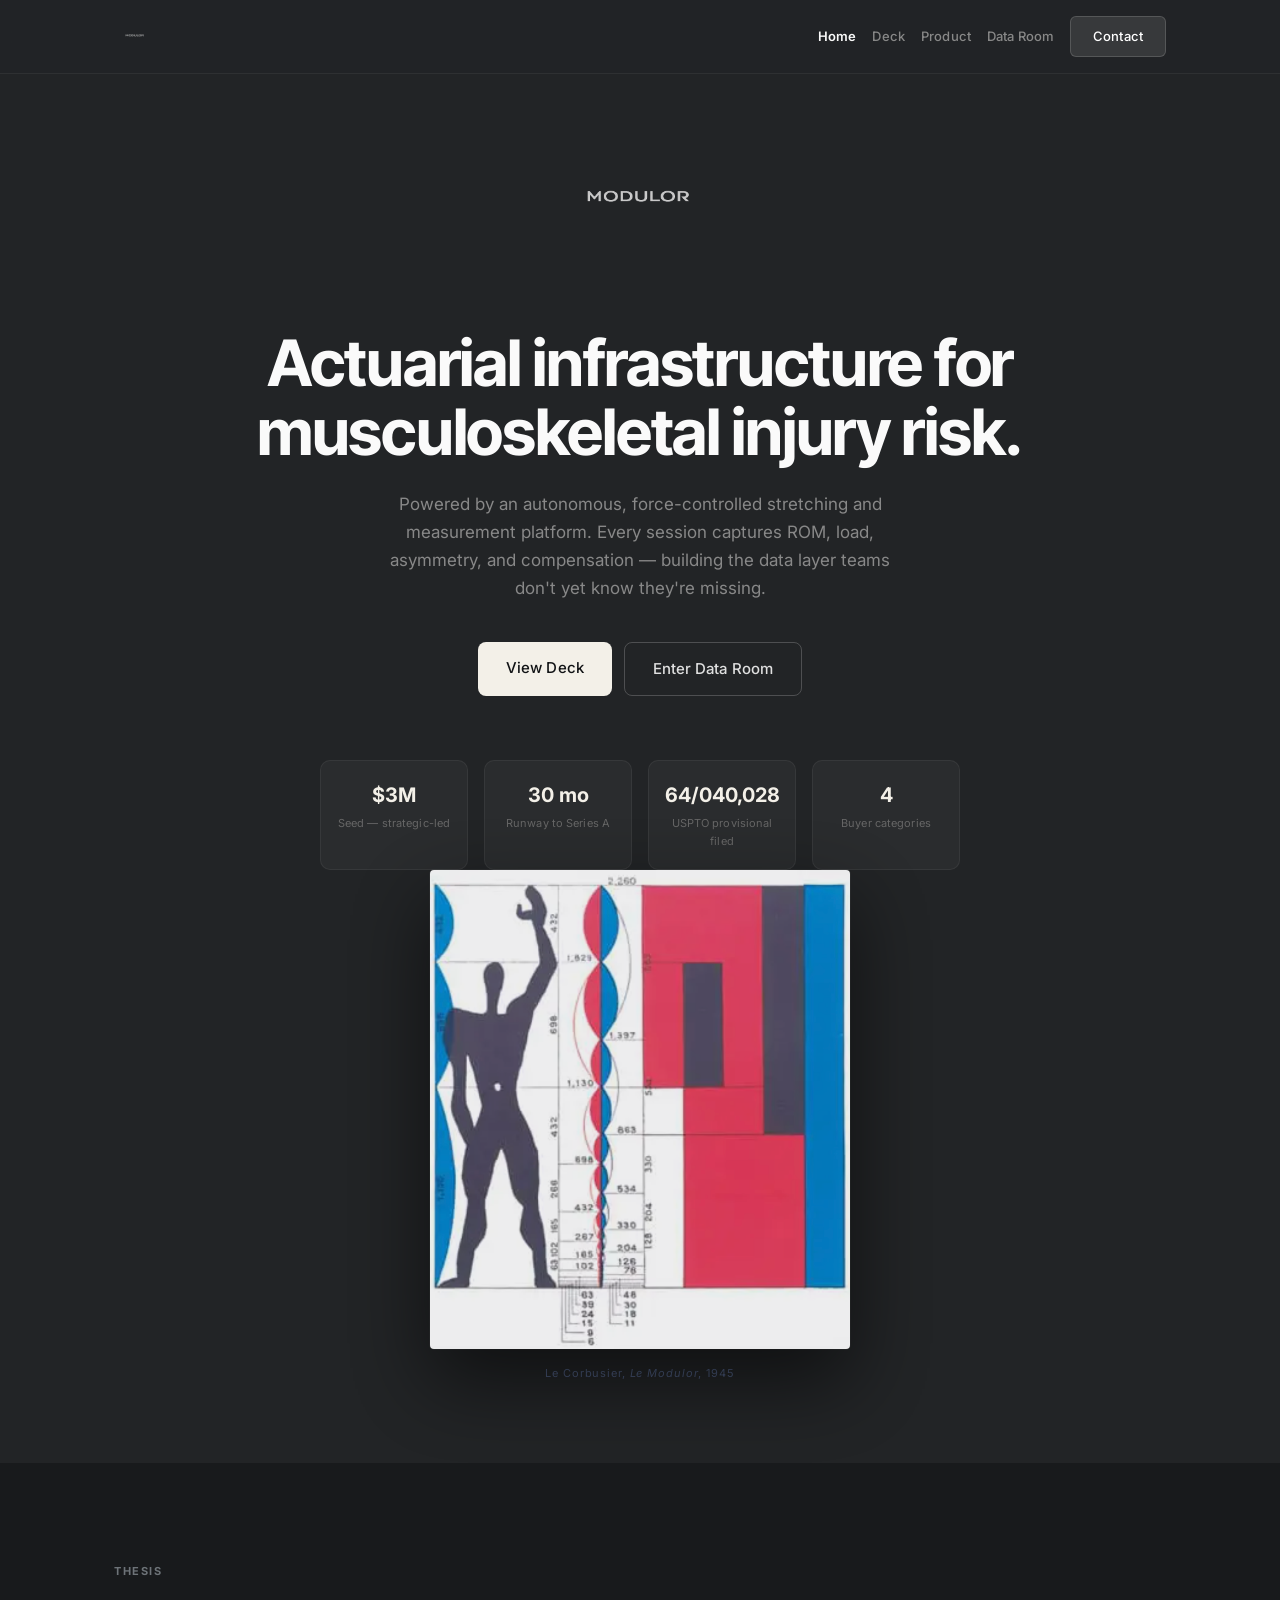
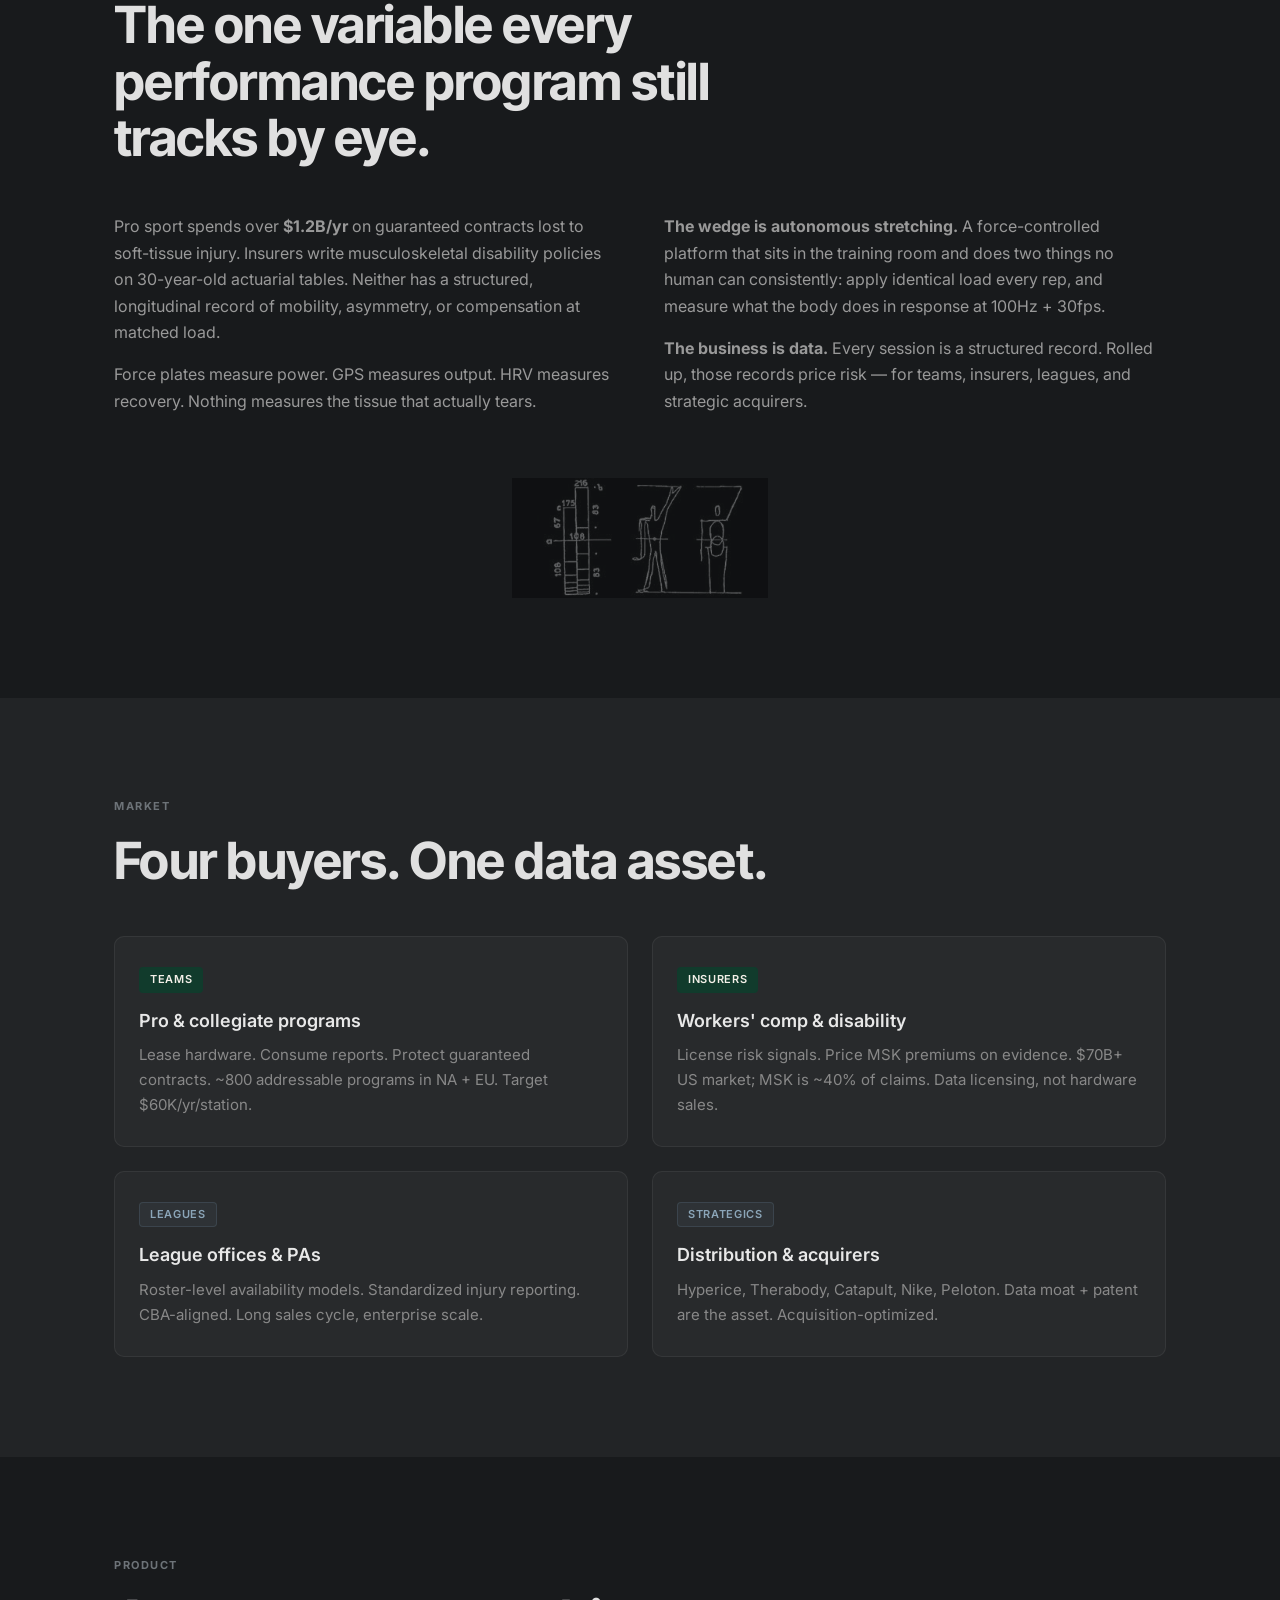
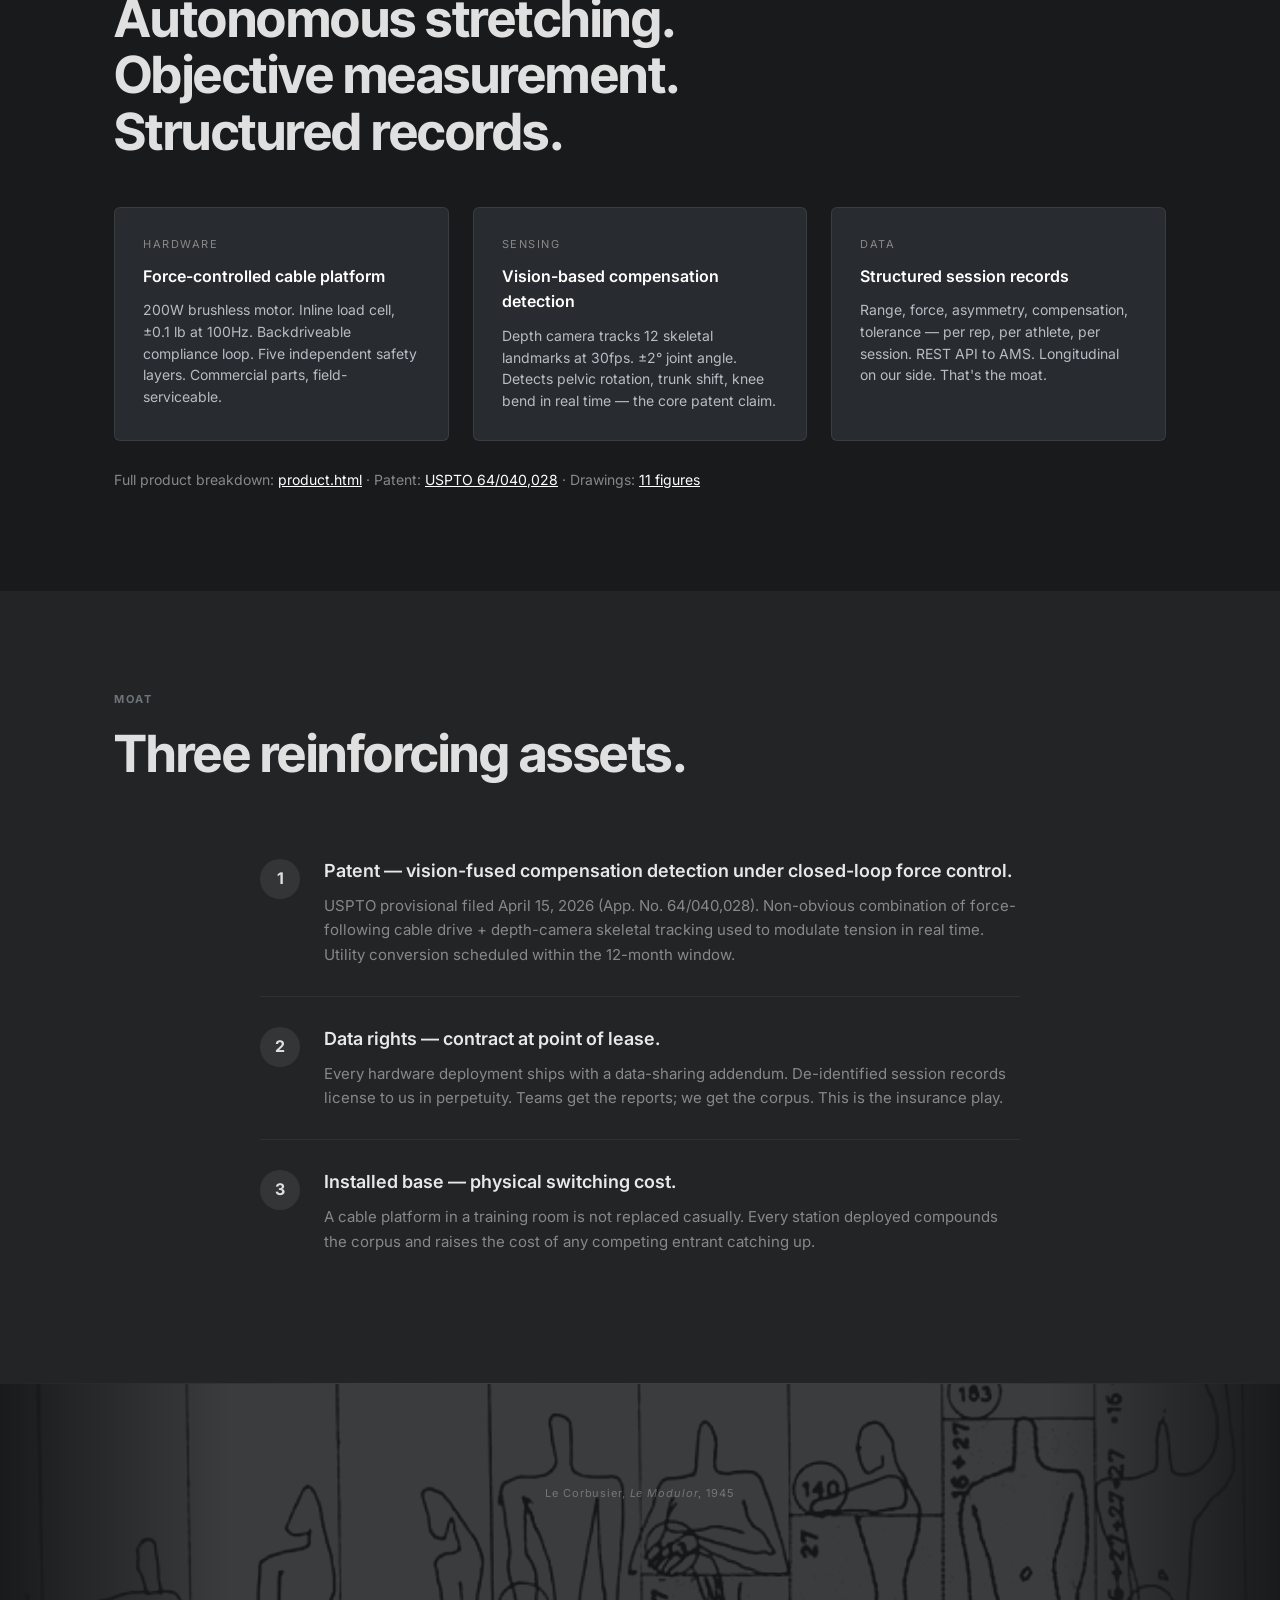
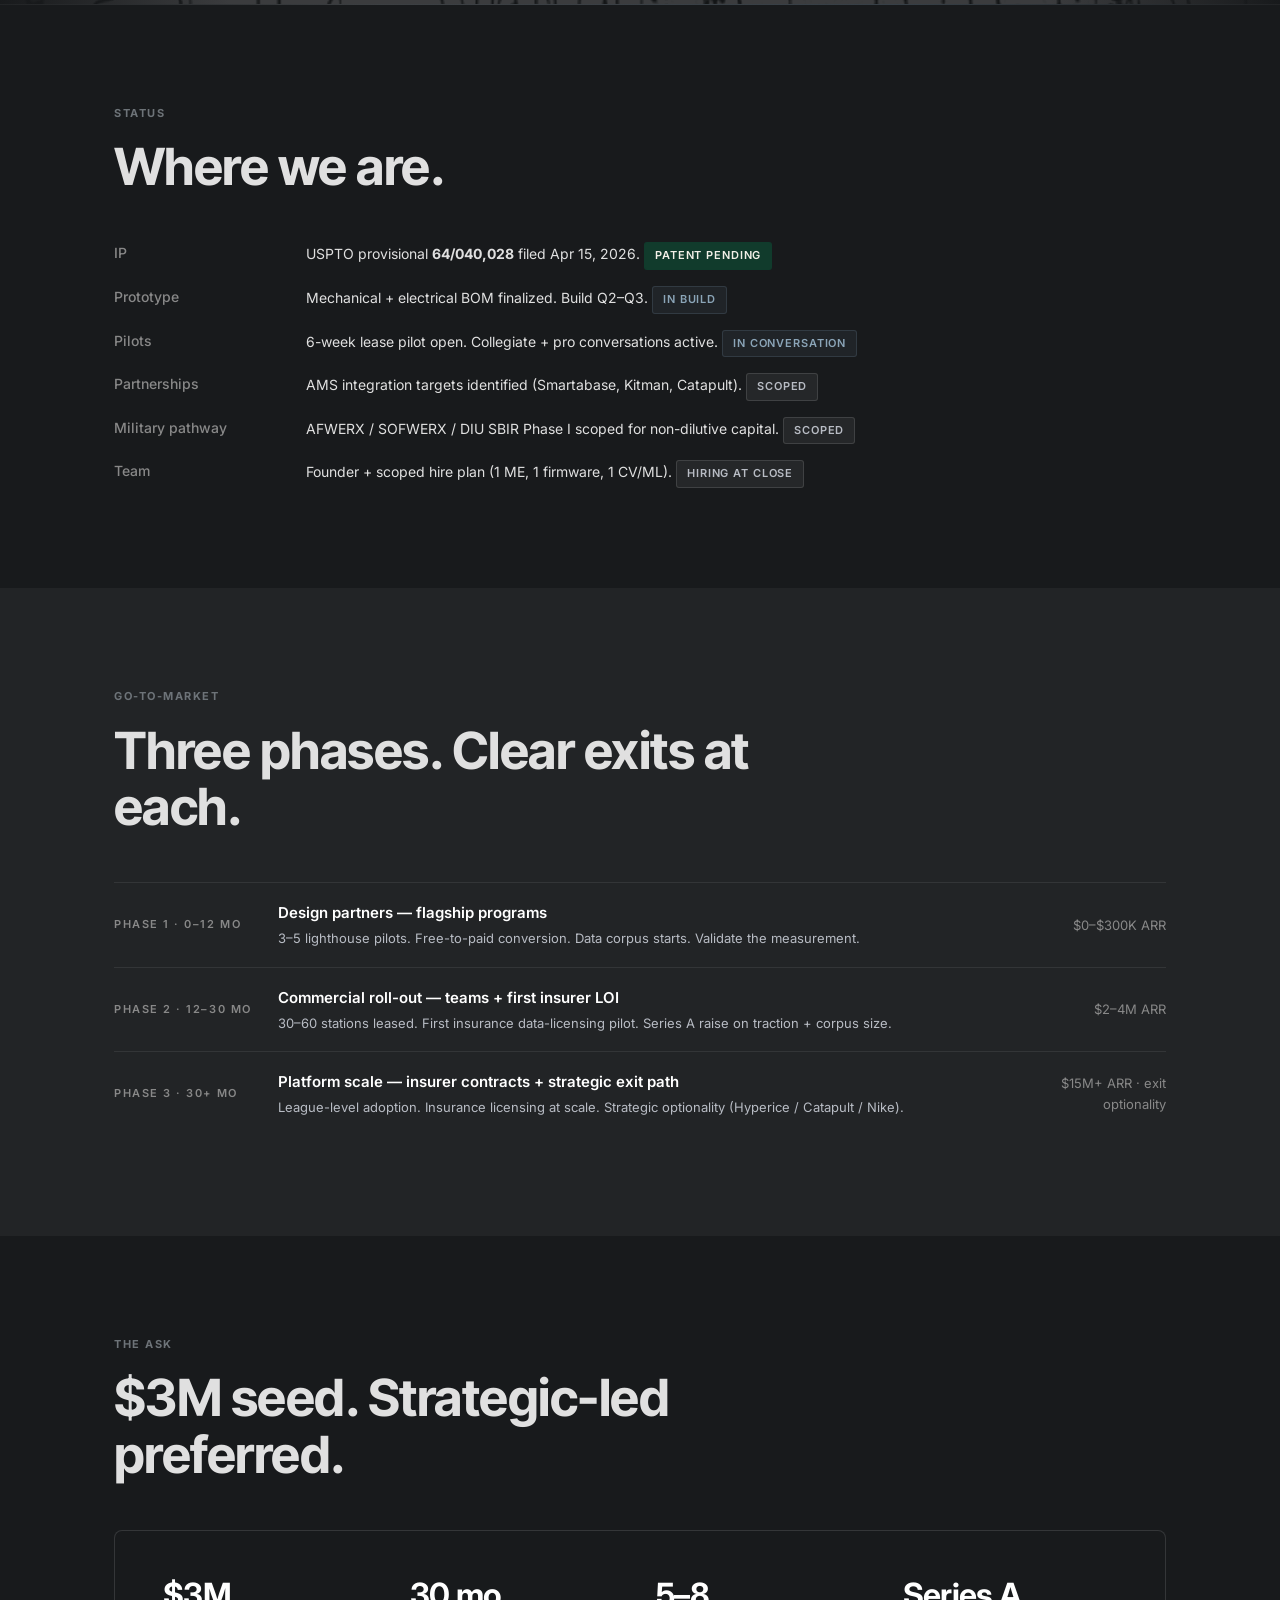
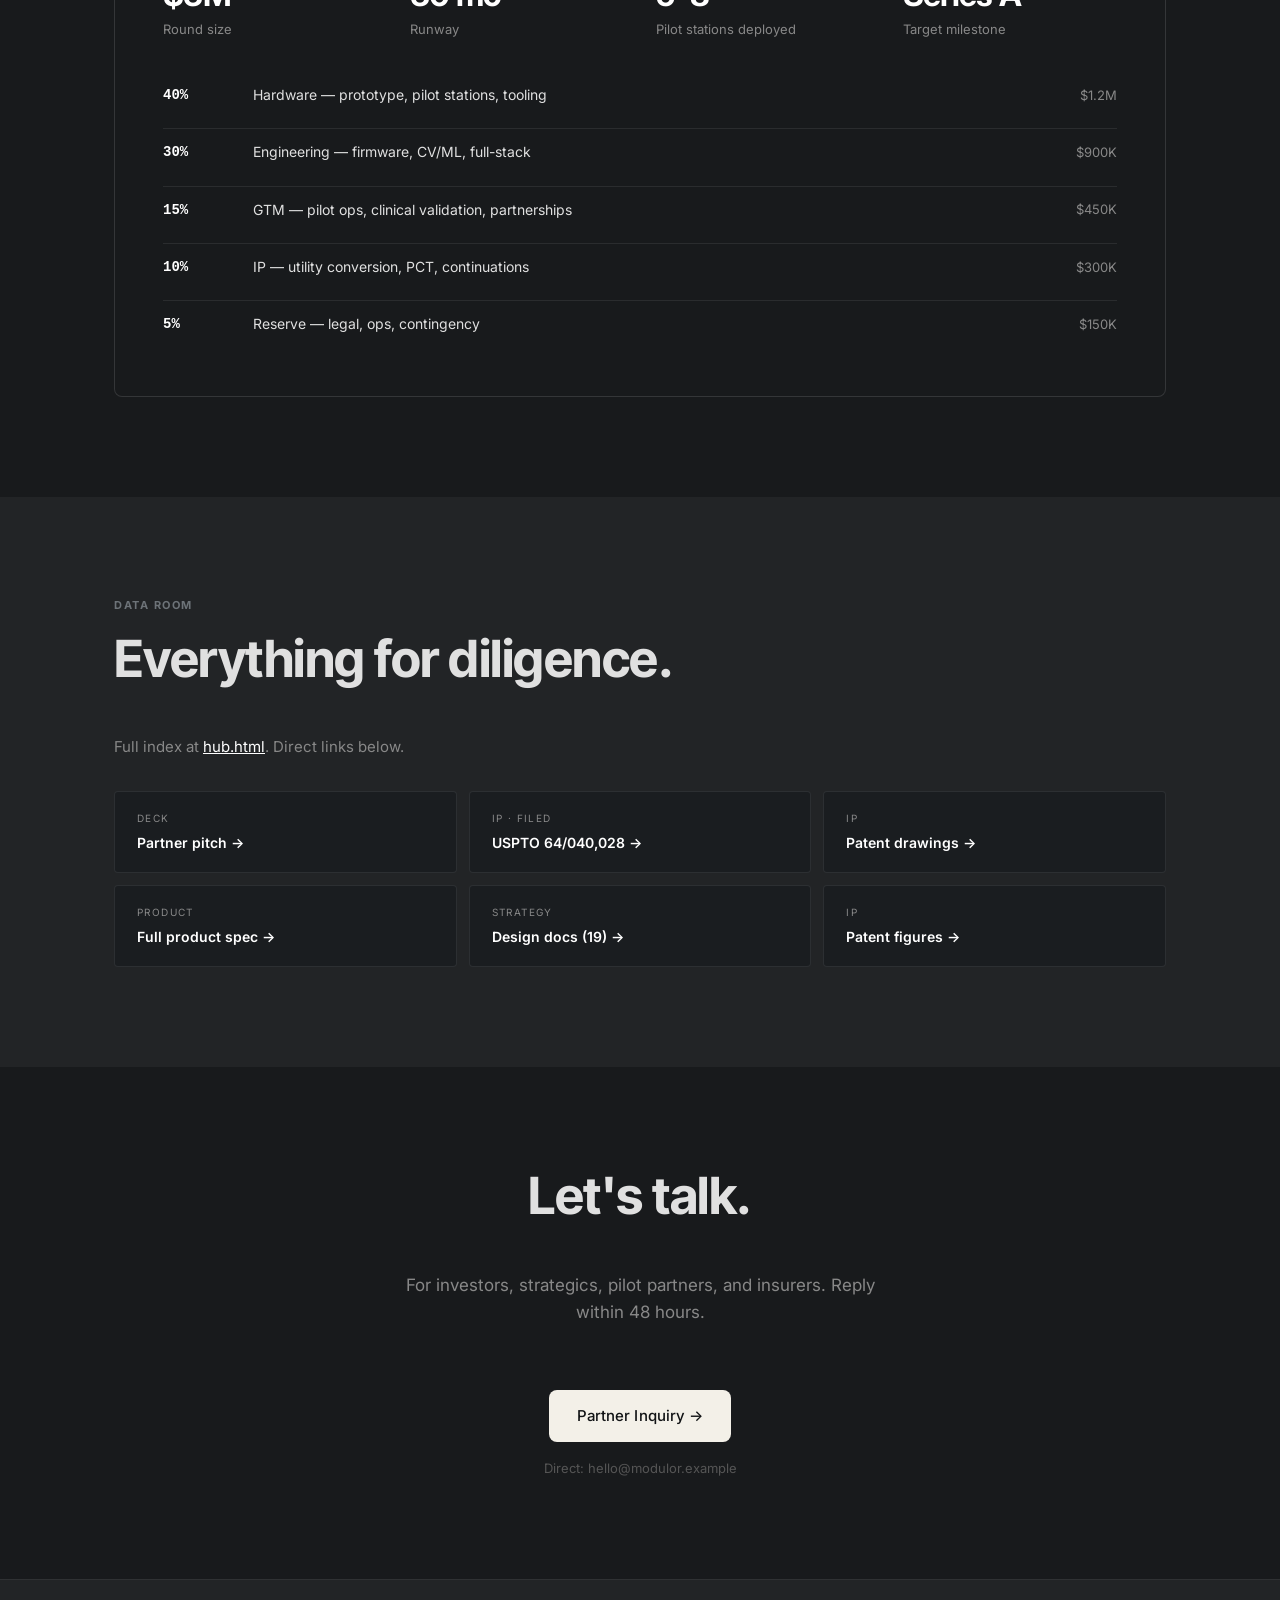
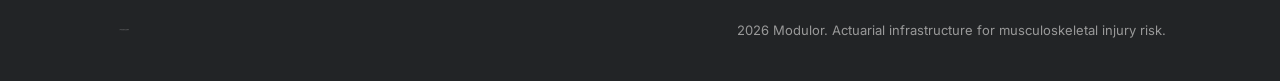
==== index.html @ e915507e "Image cleanup: only approved assets, wordmark not too small Approved images only: - images-1.jpg (Mo" ====
<!DOCTYPE html>
<html lang="en">
<head>
  <meta charset="UTF-8">
  <meta name="viewport" content="width=device-width, initial-scale=1.0">
  <link rel="icon" type="image/png" href="modulor-icon.png">
  <title>Modulor — Actuarial infrastructure for musculoskeletal injury risk</title>
  <link rel="stylesheet" href="style.css">
  <link rel="preconnect" href="https://fonts.googleapis.com">
  <link href="https://fonts.googleapis.com/css2?family=Inter+Tight:ital,wght@0,400;0,500;0,600;0,700;0,800;1,400&family=Inter:wght@300;400;500;600;700&display=swap" rel="stylesheet">
  <style>
    /* Investor page overrides */
    .inv-grid-2 { display:grid; grid-template-columns:1fr 1fr; gap:48px; }
    .inv-grid-3 { display:grid; grid-template-columns:repeat(3,1fr); gap:24px; }
    .inv-grid-4 { display:grid; grid-template-columns:repeat(4,1fr); gap:20px; }
    @media (max-width:860px){ .inv-grid-2,.inv-grid-3,.inv-grid-4{ grid-template-columns:1fr; } }
    .inv-card { background:#282C30; border:1px solid rgba(255,255,255,0.08); border-radius:6px; padding:28px; }
    .inv-card h3 { font-size:16px; font-weight:600; margin-bottom:10px; color:#fff; }
    .inv-card p { font-size:14px; line-height:1.55; color:#b8bcc4; margin:0; }
    .inv-label { font-size:11px; text-transform:uppercase; letter-spacing:0.14em; color:#888; margin-bottom:10px; }
    .inv-kv { display:grid; grid-template-columns:160px 1fr; gap:16px 32px; font-size:14px; line-height:1.6; }
    .inv-kv dt { color:#888; font-weight:500; }
    .inv-kv dd { color:#e0e0e0; margin:0; }
    .inv-bignum { font-size:44px; font-weight:700; color:#fff; line-height:1; margin-bottom:8px; letter-spacing:-0.02em; }
    .inv-bignum-label { font-size:13px; color:#888; }
    .inv-status-row { display:flex; gap:10px; flex-wrap:wrap; margin-top:12px; }
    .inv-pill { display:inline-block; font-size:11px; padding:4px 10px; border-radius:3px; background:#113B2C; color:#F3F0E8; border:1px solid rgba(17,59,44,0.8); text-transform:uppercase; letter-spacing:0.08em; font-weight:600; }
    .inv-pill.pending { background:rgba(94,116,133,0.12); color:#8BA5B8; border-color:rgba(94,116,133,0.28); }
    .inv-pill.neutral { background:rgba(255,255,255,0.06); color:#b8bcc4; border-color:rgba(255,255,255,0.12); }
    .inv-row { border-top:1px solid rgba(255,255,255,0.08); padding:18px 0; display:grid; grid-template-columns:140px 1fr 160px; gap:24px; align-items:center; }
    .inv-row:first-child { border-top:none; }
    .inv-phase { font-size:11px; text-transform:uppercase; letter-spacing:0.14em; color:#888; font-weight:600; }
    .inv-phase-body h4 { font-size:15px; font-weight:600; color:#fff; margin-bottom:4px; }
    .inv-phase-body p { font-size:13px; color:#b8bcc4; margin:0; line-height:1.5; }
    .inv-phase-target { font-size:13px; color:#888; text-align:right; }
    @media (max-width:860px){ .inv-row{ grid-template-columns:1fr; } .inv-phase-target{ text-align:left; } }
    .inv-dr-grid { display:grid; grid-template-columns:repeat(3,1fr); gap:12px; }
    @media (max-width:860px){ .inv-dr-grid{ grid-template-columns:1fr; } }
    .inv-dr { display:block; padding:18px 22px; background:#1A1D20; border:1px solid rgba(255,255,255,0.08); border-radius:4px; color:#e0e0e0; text-decoration:none; transition:border-color 0.15s; }
    .inv-dr:hover { border-color:rgba(255,255,255,0.25); }
    .inv-dr-tag { font-size:10px; text-transform:uppercase; letter-spacing:0.14em; color:#888; margin-bottom:6px; }
    .inv-dr-title { font-size:14px; font-weight:600; color:#fff; }
    .ask-big { background:#181A1C; border:1px solid rgba(255,255,255,0.12); border-radius:8px; padding:48px; margin-top:24px; }
    .ask-stack { display:grid; grid-template-columns:repeat(4,1fr); gap:32px; margin-bottom:32px; }
    @media (max-width:860px){ .ask-stack{ grid-template-columns:repeat(2,1fr); } }
    .ask-stat .inv-bignum { font-size:32px; }
    .use-of-funds { display:grid; grid-template-columns:1fr; gap:10px; }
    .use-row { display:grid; grid-template-columns:70px 1fr 160px; gap:20px; align-items:center; padding:12px 0; border-top:1px solid rgba(255,255,255,0.08); font-size:14px; }
    .use-row:first-child { border-top:none; }
    .use-pct { color:#fff; font-weight:700; font-family:'SF Mono',Menlo,monospace; }
    .use-label { color:#e0e0e0; }
    .use-detail { color:#888; font-size:13px; text-align:right; }
    @media (max-width:860px){ .use-row{ grid-template-columns:1fr; } .use-detail{ text-align:left; } }
  </style>
</head>
<body>

  <!-- NAV -->
  <nav>
    <div class="nav-inner">
      <div class="logo">
        <img src="modulor-wordmark.png" alt="Modulor">
      </div>
      <div class="nav-links">
        <a href="index.html" class="nav-link active">Home</a>
        <a href="pitch.html" class="nav-link">Deck</a>
        <a href="product.html" class="nav-link">Product</a>
        <a href="hub.html" class="nav-link">Data Room</a>
        <a href="feedback.html" class="nav-cta">Contact</a>
      </div>
    </div>
  </nav>

  <!-- HERO -->
  <section class="hero">
    <div class="hero-content">
      <img src="modulor-wordmark.png" alt="Modulor" class="hero-wordmark">
      <h1>Actuarial infrastructure for musculoskeletal injury risk.</h1>
      <p class="subtitle">Powered by an autonomous, force-controlled stretching and measurement platform. Every session captures ROM, load, asymmetry, and compensation — building the data layer teams don't yet know they're missing.</p>
      <div class="hero-ctas">
        <a href="pitch.html" class="btn btn-primary">View Deck</a>
        <a href="hub.html" class="btn btn-secondary">Enter Data Room</a>
      </div>
      <div class="hero-metrics">
        <div class="metric-card">
          <span class="metric-num">$3M</span>
          <span class="metric-label">Seed — strategic-led</span>
        </div>
        <div class="metric-card">
          <span class="metric-num">30 mo</span>
          <span class="metric-label">Runway to Series A</span>
        </div>
        <div class="metric-card">
          <span class="metric-num">64/040,028</span>
          <span class="metric-label">USPTO provisional filed</span>
        </div>
        <div class="metric-card">
          <span class="metric-num">4</span>
          <span class="metric-label">Buyer categories</span>
        </div>
      </div>

      <div class="hero-exhibit">
        <img src="modulor man diagram.png" alt="Modulor proportional system" class="hero-exhibit-img">
        <p class="hero-exhibit-caption">Le Corbusier, <em>Le Modulor</em>, 1945</p>
      </div>

    </div>
  </section>

  <!-- THESIS -->
  <section class="section section-dark" id="thesis">
    <div class="container">
      <p class="section-tag">Thesis</p>
      <h2>The one variable every performance program still tracks by eye.</h2>
      <div class="two-col">
        <div class="col">
          <p>Pro sport spends over <strong>$1.2B/yr</strong> on guaranteed contracts lost to soft-tissue injury. Insurers write musculoskeletal disability policies on 30-year-old actuarial tables. Neither has a structured, longitudinal record of mobility, asymmetry, or compensation at matched load.</p>
          <p>Force plates measure power. GPS measures output. HRV measures recovery. Nothing measures the tissue that actually tears.</p>
        </div>
        <div class="col">
          <p><strong>The wedge is autonomous stretching.</strong> A force-controlled platform that sits in the training room and does two things no human can consistently: apply identical load every rep, and measure what the body does in response at 100Hz + 30fps.</p>
          <p><strong>The business is data.</strong> Every session is a structured record. Rolled up, those records price risk — for teams, insurers, leagues, and strategic acquirers.</p>
        </div>
      </div>
      <div class="modulor-diagram">
        <img src="images-1.jpg" alt="Modulor proportional system — 108 · 175 · 216" class="modulor-diagram-img">
      </div>
    </div>
  </section>

  <!-- MARKET -->
  <section class="section" id="market">
    <div class="container">
      <p class="section-tag">Market</p>
      <h2>Four buyers. One data asset.</h2>
      <div class="benefit-tiers">
        <div class="benefit-tier">
          <div class="benefit-priority high">Teams</div>
          <h3>Pro &amp; collegiate programs</h3>
          <p>Lease hardware. Consume reports. Protect guaranteed contracts. ~800 addressable programs in NA + EU. Target $60K/yr/station.</p>
        </div>
        <div class="benefit-tier">
          <div class="benefit-priority high">Insurers</div>
          <h3>Workers' comp &amp; disability</h3>
          <p>License risk signals. Price MSK premiums on evidence. $70B+ US market; MSK is ~40% of claims. Data licensing, not hardware sales.</p>
        </div>
        <div class="benefit-tier">
          <div class="benefit-priority med">Leagues</div>
          <h3>League offices &amp; PAs</h3>
          <p>Roster-level availability models. Standardized injury reporting. CBA-aligned. Long sales cycle, enterprise scale.</p>
        </div>
        <div class="benefit-tier">
          <div class="benefit-priority med">Strategics</div>
          <h3>Distribution &amp; acquirers</h3>
          <p>Hyperice, Therabody, Catapult, Nike, Peloton. Data moat + patent are the asset. Acquisition-optimized.</p>
        </div>
      </div>
    </div>
  </section>

  <!-- PRODUCT -->
  <section class="section section-dark" id="product">
    <div class="container">
      <p class="section-tag">Product</p>
      <h2>Autonomous stretching. Objective measurement. Structured records.</h2>
      <div class="inv-grid-3">
        <div class="inv-card">
          <div class="inv-label">Hardware</div>
          <h3>Force-controlled cable platform</h3>
          <p>200W brushless motor. Inline load cell, ±0.1 lb at 100Hz. Backdriveable compliance loop. Five independent safety layers. Commercial parts, field-serviceable.</p>
        </div>
        <div class="inv-card">
          <div class="inv-label">Sensing</div>
          <h3>Vision-based compensation detection</h3>
          <p>Depth camera tracks 12 skeletal landmarks at 30fps. ±2° joint angle. Detects pelvic rotation, trunk shift, knee bend in real time — the core patent claim.</p>
        </div>
        <div class="inv-card">
          <div class="inv-label">Data</div>
          <h3>Structured session records</h3>
          <p>Range, force, asymmetry, compensation, tolerance — per rep, per athlete, per session. REST API to AMS. Longitudinal on our side. That's the moat.</p>
        </div>
      </div>
      <p style="margin-top:28px; font-size:14px; color:#888;">Full product breakdown: <a href="product.html" style="color:#fff; text-decoration:underline;">product.html</a> · Patent: <a href="patent.html" style="color:#fff; text-decoration:underline;">USPTO 64/040,028</a> · Drawings: <a href="drawings.html" style="color:#fff; text-decoration:underline;">11 figures</a></p>
    </div>
  </section>

  <!-- MOAT -->
  <section class="section" id="moat">
    <div class="container">
      <p class="section-tag">Moat</p>
      <h2>Three reinforcing assets.</h2>
      <div class="value-list">
        <div class="value-item">
          <div class="value-num">1</div>
          <div class="value-body">
            <h3>Patent — vision-fused compensation detection under closed-loop force control.</h3>
            <p>USPTO provisional filed April 15, 2026 (App. No. 64/040,028). Non-obvious combination of force-following cable drive + depth-camera skeletal tracking used to modulate tension in real time. Utility conversion scheduled within the 12-month window.</p>
          </div>
        </div>
        <div class="value-item">
          <div class="value-num">2</div>
          <div class="value-body">
            <h3>Data rights — contract at point of lease.</h3>
            <p>Every hardware deployment ships with a data-sharing addendum. De-identified session records license to us in perpetuity. Teams get the reports; we get the corpus. This is the insurance play.</p>
          </div>
        </div>
        <div class="value-item">
          <div class="value-num">3</div>
          <div class="value-body">
            <h3>Installed base — physical switching cost.</h3>
            <p>A cable platform in a training room is not replaced casually. Every station deployed compounds the corpus and raises the cost of any competing entrant catching up.</p>
          </div>
        </div>
      </div>
    </div>
  </section>

  <div class="proportion-rule"></div>
  <div class="corbusier-strip">
    <img src="modulor-man-le-corbusier.webp" alt="" class="corbusier-strip-img">
    <div class="corbusier-strip-overlay"></div>
    <p class="corbusier-caption">Le Corbusier, <em>Le Modulor</em>, 1945</p>
  </div>
  <div class="proportion-rule"></div>

  <!-- TRACTION -->
  <section class="section section-dark" id="traction">
    <div class="container">
      <p class="section-tag">Status</p>
      <h2>Where we are.</h2>
      <dl class="inv-kv">
        <dt>IP</dt>
        <dd>USPTO provisional <strong>64/040,028</strong> filed Apr 15, 2026. <span class="inv-pill">Patent pending</span></dd>
        <dt>Prototype</dt>
        <dd>Mechanical + electrical BOM finalized. Build Q2–Q3. <span class="inv-pill pending">In build</span></dd>
        <dt>Pilots</dt>
        <dd>6-week lease pilot open. Collegiate + pro conversations active. <span class="inv-pill pending">In conversation</span></dd>
        <dt>Partnerships</dt>
        <dd>AMS integration targets identified (Smartabase, Kitman, Catapult). <span class="inv-pill neutral">Scoped</span></dd>
        <dt>Military pathway</dt>
        <dd>AFWERX / SOFWERX / DIU SBIR Phase I scoped for non-dilutive capital. <span class="inv-pill neutral">Scoped</span></dd>
        <dt>Team</dt>
        <dd>Founder + scoped hire plan (1 ME, 1 firmware, 1 CV/ML). <span class="inv-pill neutral">Hiring at close</span></dd>
      </dl>
    </div>
  </section>

  <!-- GTM -->
  <section class="section" id="gtm">
    <div class="container">
      <p class="section-tag">Go-to-Market</p>
      <h2>Three phases. Clear exits at each.</h2>
      <div class="inv-row">
        <div class="inv-phase">Phase 1 · 0–12 mo</div>
        <div class="inv-phase-body">
          <h4>Design partners — flagship programs</h4>
          <p>3–5 lighthouse pilots. Free-to-paid conversion. Data corpus starts. Validate the measurement.</p>
        </div>
        <div class="inv-phase-target">$0–$300K ARR</div>
      </div>
      <div class="inv-row">
        <div class="inv-phase">Phase 2 · 12–30 mo</div>
        <div class="inv-phase-body">
          <h4>Commercial roll-out — teams + first insurer LOI</h4>
          <p>30–60 stations leased. First insurance data-licensing pilot. Series A raise on traction + corpus size.</p>
        </div>
        <div class="inv-phase-target">$2–4M ARR</div>
      </div>
      <div class="inv-row">
        <div class="inv-phase">Phase 3 · 30+ mo</div>
        <div class="inv-phase-body">
          <h4>Platform scale — insurer contracts + strategic exit path</h4>
          <p>League-level adoption. Insurance licensing at scale. Strategic optionality (Hyperice / Catapult / Nike).</p>
        </div>
        <div class="inv-phase-target">$15M+ ARR · exit optionality</div>
      </div>
    </div>
  </section>

  <!-- THE ASK -->
  <section class="section section-dark" id="ask">
    <div class="container">
      <p class="section-tag">The Ask</p>
      <h2>$3M seed. Strategic-led preferred.</h2>
      <div class="ask-big">
        <div class="ask-stack">
          <div class="ask-stat">
            <div class="inv-bignum">$3M</div>
            <div class="inv-bignum-label">Round size</div>
          </div>
          <div class="ask-stat">
            <div class="inv-bignum">30 mo</div>
            <div class="inv-bignum-label">Runway</div>
          </div>
          <div class="ask-stat">
            <div class="inv-bignum">5–8</div>
            <div class="inv-bignum-label">Pilot stations deployed</div>
          </div>
          <div class="ask-stat">
            <div class="inv-bignum">Series A</div>
            <div class="inv-bignum-label">Target milestone</div>
          </div>
        </div>
        <div class="use-of-funds">
          <div class="use-row"><div class="use-pct">40%</div><div class="use-label">Hardware — prototype, pilot stations, tooling</div><div class="use-detail">$1.2M</div></div>
          <div class="use-row"><div class="use-pct">30%</div><div class="use-label">Engineering — firmware, CV/ML, full-stack</div><div class="use-detail">$900K</div></div>
          <div class="use-row"><div class="use-pct">15%</div><div class="use-label">GTM — pilot ops, clinical validation, partnerships</div><div class="use-detail">$450K</div></div>
          <div class="use-row"><div class="use-pct">10%</div><div class="use-label">IP — utility conversion, PCT, continuations</div><div class="use-detail">$300K</div></div>
          <div class="use-row"><div class="use-pct">5%</div><div class="use-label">Reserve — legal, ops, contingency</div><div class="use-detail">$150K</div></div>
        </div>
      </div>
    </div>
  </section>

  <!-- DATA ROOM -->
  <section class="section" id="dataroom">
    <div class="container">
      <p class="section-tag">Data Room</p>
      <h2>Everything for diligence.</h2>
      <p style="max-width:620px; color:#888; font-size:15px; margin-bottom:32px;">Full index at <a href="hub.html" style="color:#fff; text-decoration:underline;">hub.html</a>. Direct links below.</p>
      <div class="inv-dr-grid">
        <a class="inv-dr" href="pitch.html"><div class="inv-dr-tag">Deck</div><div class="inv-dr-title">Partner pitch →</div></a>
        <a class="inv-dr" href="patent.html"><div class="inv-dr-tag">IP · Filed</div><div class="inv-dr-title">USPTO 64/040,028 →</div></a>
        <a class="inv-dr" href="drawings.html"><div class="inv-dr-tag">IP</div><div class="inv-dr-title">Patent drawings →</div></a>
        <a class="inv-dr" href="product.html"><div class="inv-dr-tag">Product</div><div class="inv-dr-title">Full product spec →</div></a>
        <a class="inv-dr" href="docs/"><div class="inv-dr-tag">Strategy</div><div class="inv-dr-title">Design docs (19) →</div></a>
        <a class="inv-dr" href="figures/"><div class="inv-dr-tag">IP</div><div class="inv-dr-title">Patent figures →</div></a>
      </div>
    </div>
  </section>

  <!-- CONTACT -->
  <section class="section section-cta" id="contact">
    <div class="container">
      <h2>Let's talk.</h2>
      <p class="cta-sub">For investors, strategics, pilot partners, and insurers. Reply within 48 hours.</p>
      <a href="feedback.html" class="btn btn-primary" style="margin-top:24px;">Partner Inquiry →</a>
      <p class="form-note">Direct: hello@modulor.example</p>
    </div>
  </section>

  <!-- FOOTER -->
  <footer>
    <div class="container footer-inner">
      <div class="footer-logo">
        <img src="modulor-wordmark.png" alt="Modulor">
      </div>
      <p class="copyright">2026 Modulor. Actuarial infrastructure for musculoskeletal injury risk.</p>
    </div>
  </footer>

</body>
</html>
---- style.css ----
/* ============================================================
   MODULOR — Style Sheet
   Clinical, premium, credible. Force-plate precision aesthetic.
   ============================================================ */

/* === 1. RESET + BASE === */
*, *::before, *::after {
  margin: 0;
  padding: 0;
  box-sizing: border-box;
}

html {
  scroll-behavior: smooth;
  -webkit-text-size-adjust: 100%;
}

body {
  font-family: 'Inter', -apple-system, BlinkMacSystemFont, 'Segoe UI', sans-serif;
  color: #e0e0e0;
  background: #222426;
  line-height: 1.6;
  -webkit-font-smoothing: antialiased;
  -moz-osx-font-smoothing: grayscale;
}

a {
  color: inherit;
  text-decoration: none;
}

img {
  max-width: 100%;
  display: block;
}

button {
  cursor: pointer;
  font-family: inherit;
}

/* === 2. LAYOUT === */
.container {
  max-width: 1100px;
  margin: 0 auto;
  padding: 0 24px;
}

.section {
  padding: 100px 0;
}

.section-dark {
  background: #181A1C;
  color: #e0e0e0;
}

/* === 3. NAV === */
nav {
  position: fixed;
  top: 0;
  left: 0;
  right: 0;
  z-index: 100;
  background: rgba(34, 36, 38, 0.92);
  backdrop-filter: blur(16px);
  -webkit-backdrop-filter: blur(16px);
  border-bottom: 1px solid rgba(255, 255, 255, 0.06);
}

.nav-inner {
  max-width: 1100px;
  margin: 0 auto;
  padding: 16px 24px;
  display: flex;
  align-items: center;
  justify-content: space-between;
}

.logo {
  display: flex;
  align-items: center;
  gap: 10px;
}

.logo img {
  height: 28px;
  width: auto;
  object-fit: contain;
  filter: invert(1);
  mix-blend-mode: screen;
}

.nav-links {
  display: flex;
  align-items: center;
  gap: 16px;
}

.nav-link {
  font-size: 13px;
  font-weight: 500;
  color: #888;
  text-decoration: none;
  transition: color 0.2s ease;
  letter-spacing: 0.01em;
}

.nav-link:hover {
  color: #e0e0e0;
}

.nav-link.active {
  color: #fafafa;
  font-weight: 600;
}

.nav-cta {
  font-size: 13px;
  font-weight: 500;
  padding: 9px 22px;
  background: rgba(255,255,255,0.1);
  color: #fff;
  border: 1px solid rgba(255,255,255,0.15);
  border-radius: 6px;
  transition: background 0.2s ease, transform 0.15s ease;
  letter-spacing: 0.01em;
}

.nav-cta:hover {
  background: rgba(255,255,255,0.18);
  transform: translateY(-1px);
}

/* === 4. HERO === */
.hero {
  min-height: 100vh;
  display: flex;
  align-items: center;
  padding: 120px 24px 80px;
  background: #222426;
  text-align: center;
}

.hero-content {
  max-width: 1100px;
  margin: 0 auto;
  width: 100%;
  display: flex;
  flex-direction: column;
  align-items: center;
}

.hero-wordmark {
  width: 240px;
  height: auto;
  filter: invert(1);
  mix-blend-mode: screen;
  margin-bottom: 48px;
}

/* Hero typography */
.tag {
  font-size: 13px;
  font-weight: 500;
  letter-spacing: 0.08em;
  text-transform: uppercase;
  color: #666;
  margin-bottom: 20px;
}

.hero h1 {
  font-family: 'Inter Tight', sans-serif;
  font-size: clamp(40px, 6vw, 64px);
  font-weight: 700;
  line-height: 1.08;
  letter-spacing: -0.02em;
  margin-bottom: 24px;
  color: #fafafa;
}

.subtitle {
  font-size: 17px;
  line-height: 1.65;
  color: #888;
  max-width: 540px;
  margin-bottom: 40px;
}

.hero-ctas {
  display: flex;
  gap: 12px;
  flex-wrap: wrap;
  justify-content: center;
  margin-bottom: 64px;
}

/* Hero metrics — 4-column, clean cards, no border-top */
.hero-stats {
  display: grid;
  grid-template-columns: repeat(4, 1fr);
  gap: 24px;
  width: 100%;
  max-width: 720px;
}

.stat {
  background: rgba(255,255,255,0.04);
  border: 1px solid rgba(255,255,255,0.08);
  border-radius: 10px;
  padding: 20px 16px;
  text-align: center;
  transition: border-color 0.2s ease;
}

.stat:hover {
  border-color: rgba(255,255,255,0.16);
}

.stat-num {
  display: block;
  font-size: 24px;
  font-weight: 600;
  letter-spacing: -0.02em;
  color: #F3F0E8;
  margin-bottom: 4px;
}

.stat-label {
  display: block;
  font-size: 12px;
  color: #777;
  letter-spacing: 0.01em;
}

/* Hero metrics */
.hero-metrics {
  display: grid;
  grid-template-columns: repeat(4, 1fr);
  gap: 16px;
  width: 100%;
  max-width: 640px;
}

.metric-card {
  background: rgba(255,255,255,0.04);
  border: 1px solid rgba(255,255,255,0.06);
  border-radius: 10px;
  padding: 18px 14px;
  text-align: center;
}

.metric-num {
  display: block;
  font-size: 20px;
  font-weight: 700;
  color: #F3F0E8;
  margin-bottom: 4px;
}

.metric-label {
  display: block;
  font-size: 11px;
  color: #666;
  letter-spacing: 0.01em;
}

/* === 5. BUTTONS === */
.btn {
  display: inline-block;
  padding: 14px 28px;
  font-size: 15px;
  font-weight: 500;
  border-radius: 8px;
  transition: all 0.2s ease;
  cursor: pointer;
  border: none;
  font-family: inherit;
  letter-spacing: 0.005em;
}

.btn:disabled {
  opacity: 0.4;
  cursor: not-allowed;
}

.btn-primary {
  background: #F3F0E8;
  color: #111315;
}

.btn-primary:hover:not(:disabled) {
  background: #C8C5BC;
  transform: translateY(-1px);
}

.btn-secondary {
  background: transparent;
  color: #e0e0e0;
  border: 1.5px solid rgba(255,255,255,0.2);
}

.btn-secondary:hover:not(:disabled) {
  border-color: rgba(255,255,255,0.5);
}

/* === 6. SECTION HEADERS === */
.section-tag {
  font-size: 11px;
  font-weight: 700;
  letter-spacing: 0.14em;
  text-transform: uppercase;
  color: #6D7378;
  margin-bottom: 16px;
}

.section h2 {
  font-family: 'Inter Tight', sans-serif;
  font-size: clamp(32px, 4vw, 52px);
  font-weight: 700;
  line-height: 1.1;
  letter-spacing: -0.01em;
  margin-bottom: 48px;
  max-width: 680px;
}

/* === 7. TWO-COL LAYOUT === */
.two-col {
  display: grid;
  grid-template-columns: 1fr 1fr;
  gap: 48px;
}

.col p {
  color: #999;
  margin-bottom: 16px;
  font-size: 16px;
  line-height: 1.65;
}

/* === WHAT THIS IS NOT === */
.not-grid {
  display: grid;
  grid-template-columns: 1fr 1fr;
  gap: 24px;
}

.not-item {
  padding: 28px 24px;
  background: rgba(255,255,255,0.03);
  border: 1px solid rgba(255,255,255,0.06);
  border-radius: 10px;
}

.not-item h3 {
  font-size: 18px;
  font-weight: 600;
  color: #e8e8e8;
  margin-bottom: 10px;
}

.not-item p {
  font-size: 15px;
  color: #888;
  line-height: 1.65;
}

/* === WHY IT MATTERS === */
.value-list {
  max-width: 760px;
  margin: 0 auto;
}

.value-item {
  display: flex;
  gap: 24px;
  padding: 28px 0;
  border-bottom: 1px solid rgba(255,255,255,0.06);
  align-items: flex-start;
}

.value-item:last-child {
  border-bottom: none;
}

.value-num {
  flex-shrink: 0;
  width: 40px;
  height: 40px;
  border-radius: 50%;
  background: rgba(255,255,255,0.08);
  color: #e0e0e0;
  display: flex;
  align-items: center;
  justify-content: center;
  font-size: 16px;
  font-weight: 700;
  margin-top: 2px;
}

.value-body h3 {
  font-size: 18px;
  font-weight: 600;
  color: #e8e8e8;
  margin-bottom: 8px;
}

.value-body p {
  font-size: 15px;
  color: #888;
  line-height: 1.65;
}

/* === MACHINE BREAKDOWN === */
.machine-breakdown {
  display: grid;
  grid-template-columns: 1fr 1fr;
  gap: 48px;
}

.machine-col {
  display: flex;
  flex-direction: column;
  gap: 32px;
}

.machine-component h3 {
  font-size: 17px;
  font-weight: 600;
  color: #e8e8e8;
  margin-bottom: 8px;
}

.machine-component p {
  font-size: 15px;
  color: #888;
  line-height: 1.65;
}

.safety-list {
  list-style: none;
  padding: 0;
  margin: 10px 0 0 0;
}

.safety-list li {
  font-size: 14px;
  color: #888;
  padding: 6px 0;
  border-bottom: 1px solid rgba(255,255,255,0.04);
  padding-left: 16px;
  position: relative;
}

.safety-list li::before {
  content: '';
  position: absolute;
  left: 0;
  top: 13px;
  width: 6px;
  height: 6px;
  border-radius: 50%;
  background: #A94A3B;
}

.machine-summary {
  margin-top: 40px;
  padding: 24px 28px;
  background: rgba(255,255,255,0.02);
  border: 1px solid rgba(255,255,255,0.06);
  border-radius: 10px;
}

.machine-summary p {
  font-size: 14px;
  color: #888;
  line-height: 1.65;
}

/* === SCHEDULE GRID === */
.schedule-grid {
  display: grid;
  grid-template-columns: 1fr 1fr;
  gap: 24px;
}

.schedule-block {
  padding: 28px 24px;
  background: rgba(255,255,255,0.03);
  border: 1px solid rgba(255,255,255,0.08);
  border-radius: 10px;
}

.schedule-block-highlight {
  grid-column: 1 / -1;
  border-color: rgba(17,59,44,0.30);
  background: rgba(17,59,44,0.08);
}

.schedule-time {
  font-size: 12px;
  font-weight: 600;
  text-transform: uppercase;
  letter-spacing: 0.08em;
  color: #3D7A5A;
  margin-bottom: 12px;
}

.schedule-block h3 {
  font-size: 18px;
  font-weight: 600;
  color: #fafafa;
  margin-bottom: 10px;
}

.schedule-block p {
  font-size: 15px;
  color: #999;
  line-height: 1.65;
}

.schedule-params {
  display: flex;
  flex-wrap: wrap;
  gap: 8px;
  margin-top: 16px;
}

.schedule-quote {
  font-style: italic;
  color: #3D7A5A;
  font-size: 16px;
  font-weight: 500;
  margin: 12px 0;
}

/* === PROBLEMS LIST === */
.problems-list {
  max-width: 760px;
  margin: 0 auto;
}

.problem-item {
  display: flex;
  gap: 24px;
  padding: 28px 0;
  border-bottom: 1px solid rgba(255,255,255,0.06);
  align-items: flex-start;
}

.problem-item:last-child {
  border-bottom: none;
}

.problem-num {
  flex-shrink: 0;
  font-size: 32px;
  font-weight: 700;
  color: rgba(255,255,255,0.06);
  line-height: 1;
  width: 44px;
  text-align: right;
}

.problem-body h3 {
  font-size: 18px;
  font-weight: 600;
  color: #fafafa;
  margin-bottom: 8px;
}

.problem-body p {
  font-size: 15px;
  color: #999;
  line-height: 1.65;
}

/* === WHO BENEFITS === */
.benefit-tiers {
  display: grid;
  grid-template-columns: 1fr 1fr;
  gap: 24px;
}

.benefit-tier {
  padding: 28px 24px;
  background: rgba(255,255,255,0.03);
  border: 1px solid rgba(255,255,255,0.06);
  border-radius: 10px;
}

.benefit-priority {
  font-size: 11px;
  font-weight: 600;
  text-transform: uppercase;
  letter-spacing: 0.06em;
  padding: 3px 10px;
  border-radius: 4px;
  display: inline-block;
  margin-bottom: 14px;
}

.benefit-priority.high {
  color: #F3F0E8;
  background: #113B2C;
  border: 1px solid rgba(17,59,44,0.8);
}

.benefit-priority.med {
  color: #8BA5B8;
  background: rgba(94,116,133,0.12);
  border: 1px solid rgba(94,116,133,0.28);
}

.benefit-tier h3 {
  font-size: 18px;
  font-weight: 600;
  color: #e8e8e8;
  margin-bottom: 8px;
}

.benefit-tier p {
  font-size: 15px;
  color: #888;
  line-height: 1.65;
}

/* === FAQ ACCORDION === */
.faq-list {
  max-width: 720px;
  margin: 0 auto;
}

.faq-item {
  border-bottom: 1px solid rgba(255,255,255,0.06);
}

.faq-item:last-child {
  border-bottom: none;
}

.faq-q {
  width: 100%;
  display: flex;
  justify-content: space-between;
  align-items: center;
  padding: 24px 0;
  background: none;
  border: none;
  color: #e8e8e8;
  font-size: 17px;
  font-weight: 600;
  font-family: inherit;
  text-align: left;
  cursor: pointer;
  transition: color 0.2s;
  gap: 16px;
}

.faq-q:hover {
  color: #fff;
}

.faq-icon {
  flex-shrink: 0;
  color: #666;
  transition: transform 0.3s ease, color 0.2s;
}

.faq-item.open .faq-icon {
  transform: rotate(180deg);
  color: #e0e0e0;
}

.faq-a {
  max-height: 0;
  overflow: hidden;
  transition: max-height 0.35s ease, padding 0.35s ease;
  padding: 0 0 0 0;
}

.faq-item.open .faq-a {
  max-height: 300px;
  padding: 0 0 24px 0;
}

.faq-a p {
  font-size: 15px;
  color: #888;
  line-height: 1.65;
}

/* === PURCHASE TRIGGERS === */
.buy-list {
  max-width: 680px;
  margin: 0 auto;
}

.buy-item {
  display: flex;
  gap: 24px;
  padding: 24px 0;
  border-bottom: 1px solid rgba(255,255,255,0.06);
  align-items: flex-start;
}

.buy-item:last-child {
  border-bottom: none;
}

.buy-num {
  flex-shrink: 0;
  width: 36px;
  height: 36px;
  border-radius: 50%;
  background: rgba(255,255,255,0.08);
  color: #e0e0e0;
  display: flex;
  align-items: center;
  justify-content: center;
  font-size: 15px;
  font-weight: 700;
}

.buy-body h3 {
  font-size: 18px;
  font-weight: 600;
  color: #e8e8e8;
  margin-bottom: 4px;
}

.buy-body p {
  font-size: 15px;
  color: #888;
  line-height: 1.5;
}

/* === 8. PROTOCOL STEPS — 3x2 grid === */
/* Section subtitle */
.section-sub {
  font-size: 17px;
  color: #777;
  max-width: 680px;
  margin: -16px auto 48px;
  line-height: 1.65;
  text-align: center;
}

/* Protocol mode cards */
.protocol-modes {
  display: grid;
  grid-template-columns: repeat(auto-fit, minmax(280px, 1fr));
  gap: 24px;
  margin-top: 16px;
}

.protocol-mode {
  background: rgba(255,255,255,0.04);
  border: 1px solid rgba(255,255,255,0.08);
  border-radius: 12px;
  padding: 32px 28px;
  transition: border-color 0.3s, background 0.3s;
}

.protocol-mode:hover {
  border-color: rgba(255,255,255,0.16);
  background: rgba(255,255,255,0.06);
}

.mode-icon {
  width: 40px;
  height: 40px;
  margin-bottom: 20px;
}

.mode-icon svg {
  width: 100%;
  height: 100%;
}

.protocol-mode h3 {
  font-size: 18px;
  font-weight: 600;
  color: #fafafa;
  margin-bottom: 6px;
}

.mode-context {
  font-size: 13px;
  color: #666;
  text-transform: uppercase;
  letter-spacing: 0.06em;
  margin-bottom: 14px;
}

.protocol-mode p {
  font-size: 15px;
  color: #999;
  line-height: 1.65;
}

.mode-params {
  display: flex;
  flex-wrap: wrap;
  gap: 8px;
  margin-top: 16px;
}

.mode-params span {
  font-size: 12px;
  color: #777;
  background: rgba(255,255,255,0.05);
  padding: 4px 10px;
  border-radius: 20px;
  border: 1px solid rgba(255,255,255,0.06);
}

/* Session flow (8 steps) */
.session-steps {
  max-width: 760px;
  margin: 0 auto;
}

.session-step {
  display: flex;
  gap: 28px;
  padding: 28px 0;
  border-bottom: 1px solid rgba(255,255,255,0.06);
  align-items: flex-start;
}

.session-step:last-child {
  border-bottom: none;
}

.session-step .step-num {
  font-size: 36px;
  font-weight: 700;
  color: rgba(255,255,255,0.08);
  line-height: 1;
  letter-spacing: -0.02em;
  flex-shrink: 0;
  width: 52px;
  text-align: right;
}

.step-body h3 {
  font-size: 18px;
  font-weight: 600;
  color: #e8e8e8;
  margin-bottom: 8px;
}

.step-body p {
  font-size: 15px;
  color: #888;
  line-height: 1.65;
}

/* === 9. INTERACTIVE DEMO === */
.demo-intro {
  font-size: 17px;
  color: #888;
  max-width: 520px;
  margin-bottom: 48px;
  line-height: 1.65;
}

.demo-wrap {
  display: grid;
  grid-template-columns: 1fr 1fr;
  gap: 48px;
  align-items: start;
}

/* Machine visual — sticky left panel */
.machine-visual {
  position: sticky;
  top: 100px;
}

.machine-svg {
  width: 100%;
  max-width: 460px;
  height: auto;
}

/* Cable / cuff / load-cell transitions (clinical precision) */
.machine-svg .cable {
  transition: opacity 0.6s ease, stroke 0.6s ease, stroke-width 0.4s ease;
}

.machine-svg .cuff {
  transition: stroke 0.4s ease, fill 0.4s ease;
}

.machine-svg .load-cell {
  transition: stroke 0.4s ease, fill 0.4s ease, opacity 0.3s ease;
}

.machine-svg .motor {
  transition: fill 0.6s ease;
}

.machine-svg .limb {
  transition: all 0.3s ease;
}

.machine-svg .camera-lens {
  transition: stroke 0.4s ease;
}

/* Demo panel */
.demo-panel {
  min-height: 460px;
  display: flex;
  flex-direction: column;
}

/* Steps indicator — dots and connecting lines */
.demo-steps-indicator {
  display: flex;
  align-items: center;
  gap: 0;
  margin-bottom: 32px;
}

.demo-step-dot {
  width: 14px;
  height: 14px;
  border-radius: 50%;
  background: rgba(255,255,255,0.1);
  border: 2px solid rgba(255,255,255,0.1);
  cursor: pointer;
  transition: all 0.3s ease;
  flex-shrink: 0;
}

.demo-step-dot.active {
  background: #fafafa;
  border-color: #fafafa;
}

.demo-step-dot.current {
  border-color: #F3F0E8;
  background: #222426;
  box-shadow: 0 0 0 3px rgba(255, 255, 255, 0.12);
}

.demo-step-line {
  flex: 1;
  height: 2px;
  background: rgba(255,255,255,0.1);
  margin: 0 4px;
}

/* Step content panels with fade-in */
.demo-step-content {
  display: none;
  animation: fadeInUp 0.4s ease;
}

.demo-step-content.active {
  display: block;
}

@keyframes fadeInUp {
  from {
    opacity: 0;
    transform: translateY(12px);
  }
  to {
    opacity: 1;
    transform: translateY(0);
  }
}

/* Step badge */
.demo-step-badge {
  display: inline-block;
  font-size: 11px;
  font-weight: 600;
  text-transform: uppercase;
  letter-spacing: 0.08em;
  padding: 4px 10px;
  background: rgba(255,255,255,0.1);
  color: #e0e0e0;
  border-radius: 4px;
  margin-bottom: 16px;
}

.demo-step-content h3 {
  font-size: 24px;
  font-weight: 700;
  margin-bottom: 12px;
  letter-spacing: -0.01em;
}

.demo-step-content > p {
  font-size: 15px;
  color: #888;
  line-height: 1.65;
  margin-bottom: 24px;
}

/* Data grid — 3-column metric cards */
.demo-data-grid {
  display: grid;
  grid-template-columns: repeat(3, 1fr);
  gap: 12px;
  margin-bottom: 24px;
}

.demo-datum {
  background: rgba(255,255,255,0.03);
  border: 1px solid rgba(255,255,255,0.08);
  border-radius: 8px;
  padding: 14px 16px;
  transition: border-color 0.2s ease;
}

.demo-datum:hover {
  border-color: rgba(255,255,255,0.16);
}

.datum-label {
  display: block;
  font-size: 11px;
  font-weight: 500;
  text-transform: uppercase;
  letter-spacing: 0.06em;
  color: #999;
  margin-bottom: 4px;
}

.datum-val {
  display: block;
  font-size: 15px;
  font-weight: 600;
  color: #e8e8e8;
}

/* Force / ROM gauges */
.force-gauge {
  background: rgba(255,255,255,0.03);
  border: 1px solid rgba(255,255,255,0.08);
  border-radius: 8px;
  padding: 16px;
  margin-bottom: 0;
}

.gauge-label {
  font-size: 11px;
  font-weight: 600;
  text-transform: uppercase;
  letter-spacing: 0.06em;
  color: #888;
  margin-bottom: 10px;
}

.gauge-track {
  height: 10px;
  background: rgba(255,255,255,0.08);
  border-radius: 5px;
  position: relative;
  overflow: visible;
}

.gauge-fill {
  height: 100%;
  background: linear-gradient(90deg, #3D7A5A, #2C6048);
  border-radius: 5px;
  transition: width 0.15s ease;
}

.gauge-fill-rom {
  background: linear-gradient(90deg, #5E7485, #4D6070);
}

/* Red line at 85% — force safety cap */
.gauge-limit {
  position: absolute;
  top: -4px;
  width: 3px;
  height: 18px;
  background: #A94A3B;
  border-radius: 2px;
}

/* Teal line — target indicator */
.gauge-target {
  position: absolute;
  top: -4px;
  width: 3px;
  height: 18px;
  background: #3D7A5A;
  border-radius: 2px;
}

.gauge-scale {
  display: flex;
  justify-content: space-between;
  margin-top: 6px;
  font-size: 10px;
  color: #999;
}

.gauge-cap {
  color: #A94A3B;
  font-weight: 600;
}

/* Session chart */
.session-chart {
  background: rgba(255,255,255,0.03);
  border: 1px solid rgba(255,255,255,0.08);
  border-radius: 8px;
  padding: 20px;
  margin-top: 16px;
}

.chart-title {
  font-size: 11px;
  font-weight: 600;
  text-transform: uppercase;
  letter-spacing: 0.06em;
  color: #888;
  margin-bottom: 16px;
}

.chart-bars {
  display: flex;
  align-items: flex-end;
  gap: 8px;
  height: 100px;
}

.chart-bar-wrap {
  flex: 1;
  display: flex;
  flex-direction: column;
  align-items: center;
  height: 100%;
  justify-content: flex-end;
}

.chart-bar {
  width: 100%;
  background: linear-gradient(180deg, #3D7A5A, #2C6048);
  border-radius: 3px 3px 0 0;
  min-height: 4px;
  transition: height 0.6s ease;
}

.chart-bar-wrap span {
  font-size: 10px;
  color: #888;
  margin-top: 6px;
}

.chart-bar-current {
  color: #3D7A5A !important;
  font-weight: 700;
}

/* Demo nav buttons */
.demo-nav {
  display: flex;
  gap: 12px;
  margin-top: auto;
  padding-top: 24px;
}

.demo-btn {
  flex: 1;
  text-align: center;
}

/* Demo Tabs */
.demo-tabs {
  display: flex;
  gap: 8px;
  margin-bottom: 32px;
}

.demo-tab {
  padding: 12px 24px;
  font-size: 14px;
  font-weight: 600;
  font-family: inherit;
  border: 1.5px solid rgba(255,255,255,0.1);
  background: transparent;
  color: #888;
  border-radius: 8px;
  cursor: pointer;
  transition: all 0.2s;
}

.demo-tab.active {
  background: rgba(255,255,255,0.1);
  color: #fafafa;
  border-color: rgba(255,255,255,0.2);
}

.demo-tab:hover:not(.active) {
  border-color: rgba(255,255,255,0.3);
  color: #e0e0e0;
}

.demo-content {
  display: none;
}

.demo-content.active {
  display: block;
}

/* Patent Claims */
.patent-claims {
  display: flex;
  flex-direction: column;
  gap: 12px;
  margin-top: 16px;
}

.patent-claim {
  background: rgba(255,255,255,0.03);
  border: 1px solid rgba(255,255,255,0.08);
  border-radius: 8px;
  padding: 16px;
}

.claim-num {
  display: inline-block;
  font-size: 10px;
  font-weight: 700;
  text-transform: uppercase;
  letter-spacing: 0.08em;
  padding: 3px 8px;
  background: rgba(255,255,255,0.1);
  color: #e0e0e0;
  border-radius: 3px;
  margin-bottom: 8px;
}

.patent-claim p {
  font-size: 13px;
  color: #888;
  line-height: 1.6;
  margin: 0;
}

/* Use Cases */
.use-cases {
  display: grid;
  grid-template-columns: 1fr 1fr;
  gap: 12px;
  margin-top: 16px;
}

.use-case {
  background: rgba(255,255,255,0.03);
  border: 1px solid rgba(255,255,255,0.08);
  border-radius: 8px;
  padding: 16px;
}

.use-case h4 {
  font-size: 14px;
  font-weight: 600;
  margin-bottom: 6px;
}

.use-case p {
  font-size: 12px;
  color: #888;
  line-height: 1.5;
  margin: 0;
}

/* Muscle highlight transition */
.muscle-highlight {
  transition: fill 0.4s ease;
}

/* Flag / alert styles — asymmetry warnings */
.flag-alert {
  background: rgba(239, 68, 68, 0.06);
  border: 1px solid rgba(239, 68, 68, 0.25);
  border-radius: 8px;
  padding: 16px;
  margin-top: 12px;
  color: #e0e0e0;
}

.flag-alert strong {
  color: #A94A3B;
  font-weight: 600;
}

.flag-alert p {
  font-size: 14px;
  line-height: 1.55;
  color: #888;
  margin-top: 6px;
}

/* === 10. METRICS GRID — 6 cards, 3x2 === */
.advantages {
  display: grid;
  grid-template-columns: repeat(3, 1fr);
  gap: 24px;
}

.advantage {
  background: rgba(255,255,255,0.03);
  border: 1px solid rgba(255,255,255,0.06);
  border-radius: 10px;
  padding: 32px 28px;
  transition: border-color 0.2s ease, box-shadow 0.2s ease;
}

.advantage:hover {
  border-color: rgba(255,255,255,0.14);
}

.advantage-icon {
  width: 40px;
  height: 40px;
  border-radius: 8px;
  background: rgba(255,255,255,0.05);
  display: flex;
  align-items: center;
  justify-content: center;
  margin-bottom: 20px;
  font-size: 18px;
}

.advantage h3 {
  font-size: 17px;
  font-weight: 600;
  margin-bottom: 10px;
  color: #e8e8e8;
}

.advantage p {
  font-size: 15px;
  color: #888;
  line-height: 1.65;
}

/* === TRAINER QUESTIONS === */
.trainer-questions {
  max-width: 780px;
  margin: 0 auto;
}

.trainer-q {
  display: flex;
  gap: 24px;
  padding: 28px 0;
  border-bottom: 1px solid rgba(255,255,255,0.06);
  align-items: flex-start;
}

.trainer-q:last-child {
  border-bottom: none;
}

.q-mark {
  flex-shrink: 0;
  width: 40px;
  height: 40px;
  border-radius: 50%;
  background: rgba(255,255,255,0.05);
  display: flex;
  align-items: center;
  justify-content: center;
  font-size: 20px;
  font-weight: 700;
  color: #bbb;
  margin-top: 2px;
}

.q-body h3 {
  font-size: 18px;
  font-weight: 600;
  color: #e8e8e8;
  margin-bottom: 8px;
}

.q-body p {
  font-size: 15px;
  color: #888;
  line-height: 1.65;
}

/* === SESSION REPORT MOCK === */
.report-mock {
  background: #181A1C;
  border: 1px solid rgba(255,255,255,0.08);
  border-radius: 12px;
  overflow: hidden;
  max-width: 900px;
  margin: 0 auto;
}

.report-header {
  display: flex;
  justify-content: space-between;
  align-items: center;
  padding: 20px 28px;
  background: rgba(255,255,255,0.03);
  border-bottom: 1px solid rgba(255,255,255,0.06);
  flex-wrap: wrap;
  gap: 12px;
}

.report-name {
  font-size: 18px;
  font-weight: 600;
  color: #fafafa;
}

.report-meta {
  font-size: 13px;
  color: #777;
  display: block;
  margin-top: 2px;
}

.report-date {
  font-size: 13px;
  color: #555;
}

.report-grid {
  display: grid;
  grid-template-columns: 1fr 1fr;
  gap: 1px;
  background: rgba(255,255,255,0.04);
}

.report-item {
  padding: 20px 28px;
  background: #181A1C;
}

.report-item-wide {
  grid-column: 1 / -1;
  border-top: 1px solid rgba(255,255,255,0.06);
}

.report-label {
  display: block;
  font-size: 11px;
  font-weight: 600;
  text-transform: uppercase;
  letter-spacing: 0.06em;
  color: #555;
  margin-bottom: 6px;
}

.report-value {
  display: block;
  font-size: 15px;
  font-weight: 500;
  color: #ccc;
  margin-bottom: 4px;
  line-height: 1.5;
}

.report-value.green { color: #3D7A5A; }
.report-value.yellow { color: #5E7485; }
.report-value.red { color: #A94A3B; }
.report-value.neutral { color: #ccc; font-weight: 400; font-size: 14px; line-height: 1.6; }

.report-note {
  font-size: 12px;
  color: #666;
  line-height: 1.5;
}

.report-readiness {
  display: flex;
  align-items: center;
  gap: 16px;
  padding: 18px 28px;
  background: rgba(17,59,44,0.08);
  border-top: 1px solid rgba(255,255,255,0.06);
  flex-wrap: wrap;
}

.readiness-label {
  font-size: 12px;
  font-weight: 600;
  text-transform: uppercase;
  letter-spacing: 0.06em;
  color: #777;
}

.readiness-status {
  font-size: 14px;
  font-weight: 700;
  padding: 4px 14px;
  border-radius: 4px;
}

.readiness-status.green {
  color: #F3F0E8;
  background: #113B2C;
  border: 1px solid rgba(17,59,44,0.8);
}

.readiness-status.yellow {
  color: #8BA5B8;
  background: rgba(94,116,133,0.12);
  border: 1px solid rgba(94,116,133,0.28);
}

.readiness-status.red {
  color: #A94A3B;
  background: rgba(239,68,68,0.1);
  border: 1px solid rgba(239,68,68,0.2);
}

.readiness-detail {
  font-size: 13px;
  color: #666;
}

/* === PROTOCOL TIERS === */
.protocol-tiers {
  display: flex;
  flex-direction: column;
  gap: 48px;
}

.tier-label {
  font-size: 13px;
  font-weight: 600;
  text-transform: uppercase;
  letter-spacing: 0.08em;
  color: #3D7A5A;
  margin-bottom: 20px;
  padding-bottom: 12px;
  border-bottom: 2px solid rgba(17,59,44,0.30);
}

.tier-future .tier-label {
  color: #666;
  border-bottom-color: rgba(255,255,255,0.08);
}

.tier-items {
  display: grid;
  grid-template-columns: repeat(auto-fit, minmax(260px, 1fr));
  gap: 20px;
}

.tier-item {
  padding: 24px 20px;
  background: rgba(255,255,255,0.03);
  border: 1px solid rgba(255,255,255,0.06);
  border-radius: 10px;
}

.tier-future .tier-item {
  opacity: 0.55;
  border-style: dashed;
}

.tier-item h4 {
  font-size: 16px;
  font-weight: 600;
  color: #e8e8e8;
  margin-bottom: 8px;
}

.tier-item p {
  font-size: 14px;
  color: #666;
  line-height: 1.6;
}

.tier-tags {
  display: flex;
  flex-wrap: wrap;
  gap: 6px;
  margin-top: 12px;
}

.tier-tags span {
  font-size: 11px;
  color: #777;
  background: rgba(255,255,255,0.04);
  padding: 3px 8px;
  border-radius: 4px;
}

.scope-note {
  margin-top: 40px;
  padding: 24px 28px;
  background: rgba(255,255,255,0.02);
  border: 1px solid rgba(255,255,255,0.06);
  border-radius: 10px;
  font-size: 14px;
  color: #888;
  line-height: 1.65;
}

.scope-note strong {
  color: #ccc;
}

/* === 11. PROTOCOL LIBRARY — comparison table (dark section) === */
.comparison-table {
  overflow-x: auto;
}

table {
  width: 100%;
  border-collapse: collapse;
  font-size: 15px;
}

th, td {
  padding: 16px 20px;
  text-align: left;
  border-bottom: 1px solid rgba(255, 255, 255, 0.07);
}

th {
  font-weight: 600;
  font-size: 12px;
  text-transform: uppercase;
  letter-spacing: 0.06em;
  color: #666;
}

td {
  color: #999;
}

.highlight {
  color: #fff !important;
  font-weight: 500;
}

th.highlight {
  color: #fff !important;
}

.table-note {
  margin-top: 16px;
  font-size: 13px;
  color: #555;
}

/* === 12. STAFF / DASHBOARD — specs grid (feature cards) === */
.specs-grid {
  display: grid;
  grid-template-columns: repeat(3, 1fr);
  gap: 32px;
}

.spec {
  background: rgba(255,255,255,0.03);
  border: 1px solid rgba(255,255,255,0.06);
  border-radius: 10px;
  padding: 28px 24px;
  transition: border-color 0.2s ease;
}

.spec:hover {
  border-color: rgba(255,255,255,0.14);
}

.spec h4 {
  font-size: 16px;
  font-weight: 600;
  margin-bottom: 8px;
  color: #e8e8e8;
}

.spec p {
  font-size: 14px;
  color: #888;
  line-height: 1.65;
}

/* === 13. WAITLIST / CTA SECTION === */
.section-cta {
  background: #181A1C;
  color: #e0e0e0;
  text-align: center;
  padding: 100px 0;
}

.section-cta h2 {
  max-width: 100%;
  margin-left: auto;
  margin-right: auto;
}

.cta-sub {
  font-size: 17px;
  color: #888;
  max-width: 480px;
  margin: 0 auto 40px;
  line-height: 1.6;
}

.waitlist-form {
  display: flex;
  gap: 12px;
  justify-content: center;
  max-width: 440px;
  margin: 0 auto;
}

.waitlist-form input {
  flex: 1;
  padding: 14px 18px;
  font-size: 15px;
  border: 1.5px solid rgba(255,255,255,0.12);
  border-radius: 8px;
  background: rgba(255,255,255,0.04);
  color: #fff;
  font-family: inherit;
  outline: none;
  transition: border-color 0.2s ease;
}

.waitlist-form input:focus {
  border-color: #fff;
}

.waitlist-form input::placeholder {
  color: #555;
}

.waitlist-form .btn-primary {
  white-space: nowrap;
  background: #F3F0E8;
  color: #111315;
}

.waitlist-form .btn-primary:hover {
  background: #C8C5BC;
}

.form-note {
  font-size: 13px;
  color: #555;
  margin-top: 16px;
  text-align: center;
}

/* === 14. FOOTER === */
footer {
  padding: 40px 0;
  border-top: 1px solid rgba(255,255,255,0.06);
  background: #222426;
}

.footer-inner {
  display: flex;
  align-items: center;
  justify-content: space-between;
}

.footer-logo {
  display: flex;
  align-items: center;
  gap: 8px;
  font-family: 'Inter Tight', sans-serif;
  font-weight: 700;
  letter-spacing: 0.20em;
  font-size: 12px;
  color: #888;
  letter-spacing: 0.12em;
  font-size: 12px;
  color: #888;
}

.footer-logo img {
  height: 14px;
  width: auto;
  object-fit: contain;
  filter: invert(1);
  mix-blend-mode: screen;
  opacity: 0.6;
}

.copyright {
  font-size: 13px;
  color: #999;
}

/* === 15. RESPONSIVE === */

/* Tablet — 768px */
@media (max-width: 768px) {
  .section {
    padding: 64px 0;
  }

  /* Nav — tighten links so all 5 fit on phones */
  .nav-inner {
    padding: 12px 16px;
    gap: 8px;
  }
  .logo {
    font-size: 12px;
    gap: 6px;
  }
  .logo img {
    height: 26px;
    width: auto;
  }
  .nav-links {
    gap: 10px;
  }
  .nav-link {
    font-size: 12px;
  }
  .nav-cta {
    padding: 7px 14px;
    font-size: 12px;
  }

  /* Hero metrics — 2-col instead of 4-col on phones */
  .hero-metrics {
    grid-template-columns: repeat(2, 1fr);
    gap: 12px;
    max-width: 420px;
  }
  .metric-num {
    font-size: 18px;
  }
  .metric-label {
    font-size: 10px;
  }

  .hero {
    padding: 100px 24px 60px;
  }

  .hero-logo-wrap {
    width: 160px;
    height: 300px;
  }

  .hero-stats {
    grid-template-columns: repeat(2, 1fr);
    gap: 16px;
  }

  .two-col {
    grid-template-columns: 1fr;
    gap: 24px;
  }

  .not-grid {
    grid-template-columns: 1fr;
  }

  .machine-breakdown {
    grid-template-columns: 1fr;
    gap: 32px;
  }

  .schedule-grid {
    grid-template-columns: 1fr;
  }

  .schedule-block-highlight {
    grid-column: auto;
  }

  .benefit-tiers {
    grid-template-columns: 1fr;
  }

  .protocol-modes {
    grid-template-columns: 1fr 1fr;
  }

  .advantages {
    grid-template-columns: 1fr 1fr;
    gap: 16px;
  }

  .specs-grid {
    grid-template-columns: 1fr;
    gap: 16px;
  }

  .comparison-table {
    margin: 0 -24px;
    padding: 0 24px;
  }

  .waitlist-form {
    flex-direction: column;
  }

  /* Demo — single column */
  .demo-wrap {
    grid-template-columns: 1fr;
    gap: 32px;
  }

  .machine-visual {
    position: static;
  }

  .machine-svg {
    max-width: 360px;
    margin: 0 auto;
    display: block;
  }

  .demo-data-grid {
    grid-template-columns: 1fr;
  }

  .demo-panel {
    min-height: auto;
  }

  /* Protocol library table */
  table {
    font-size: 14px;
  }

  th, td {
    padding: 12px 14px;
  }
}

/* Mobile — 480px */
@media (max-width: 480px) {
  /* Very-narrow nav: hide MODULOR wordmark, keep logo mark only */
  .logo span {
    display: none;
  }
  .nav-inner {
    padding: 10px 14px;
  }
  .nav-links {
    gap: 8px;
  }
  .nav-link {
    font-size: 11.5px;
    letter-spacing: 0;
  }
  .nav-cta {
    padding: 6px 12px;
    font-size: 11.5px;
  }

  /* Hero metrics full-width cards */
  .hero-metrics {
    max-width: 360px;
  }
  .metric-num {
    font-size: 16px;
  }

  .hero {
    padding: 90px 20px 48px;
    min-height: auto;
  }

  .hero h1 {
    font-size: clamp(28px, 8vw, 40px);
  }

  .subtitle {
    font-size: 15px;
  }

  .hero-logo-wrap {
    width: 130px;
    height: 250px;
    margin-bottom: 32px;
  }

  .hero-stats {
    grid-template-columns: repeat(2, 1fr);
    gap: 12px;
  }

  .stat {
    padding: 16px 12px;
  }

  .stat-num {
    font-size: 22px;
  }

  .protocol-modes {
    grid-template-columns: 1fr;
  }

  .session-step {
    gap: 16px;
  }

  .session-step .step-num {
    font-size: 28px;
    width: 36px;
  }

  .trainer-q {
    gap: 14px;
  }

  .q-mark {
    width: 32px;
    height: 32px;
    font-size: 16px;
  }

  .report-grid {
    grid-template-columns: 1fr;
  }

  .report-header {
    flex-direction: column;
    gap: 8px;
  }

  .report-readiness {
    flex-direction: column;
    align-items: flex-start;
    gap: 8px;
  }

  .tier-items {
    grid-template-columns: 1fr;
  }

  .advantages {
    grid-template-columns: 1fr;
  }

  .section h2 {
    font-size: clamp(24px, 6vw, 36px);
    margin-bottom: 32px;
  }

  .hero-ctas {
    margin-bottom: 40px;
  }

  .btn {
    padding: 12px 22px;
    font-size: 14px;
  }

  .demo-step-content h3 {
    font-size: 20px;
  }

  .footer-inner {
    flex-direction: column;
    gap: 12px;
    text-align: center;
  }
}


/* =============================================================
   IMMERSIVE DEMO SECTION
   View tabs, SVG container, detail grid, session walkthrough,
   live data, force gauge, and responsive breakpoints.
   ============================================================= */

/* --- View Tabs --- */
.view-tabs {
  display: flex;
  gap: 8px;
  margin-bottom: 32px;
  flex-wrap: wrap;
}

.view-tab {
  padding: 10px 22px;
  font-size: 14px;
  font-weight: 600;
  font-family: inherit;
  background: rgba(255,255,255,0.05);
  color: #e0e0e0;
  border: 1px solid rgba(255,255,255,0.06);
  border-radius: 8px;
  cursor: pointer;
  transition: background 0.2s ease, border-color 0.2s ease, color 0.2s ease;
}

.view-tab:hover:not(.active) {
  background: rgba(255,255,255,0.08);
  border-color: rgba(255,255,255,0.14);
  color: #fff;
}

.view-tab.active {
  background: rgba(255,255,255,0.10);
  color: #fafafa;
  border-color: rgba(255,255,255,0.14);
  border-bottom: 2px solid #6D7378;
}

/* --- View Panels --- */
.view-panel {
  display: none;
  animation: viewFadeIn 0.35s ease;
}

.view-panel.active {
  display: block;
}

@keyframes viewFadeIn {
  from {
    opacity: 0;
    transform: translateY(8px);
  }
  to {
    opacity: 1;
    transform: translateY(0);
  }
}

/* --- Main Demo Container --- */
.demo-immersive {
  max-width: 960px;
  margin: 0 auto;
}

/* --- SVG Container --- */
.demo-svg-wrap {
  width: 100%;
  max-width: 100%;
  aspect-ratio: 5 / 4;
  display: flex;
  align-items: center;
  justify-content: center;
  background: rgba(255,255,255,0.02);
  border: 1px solid rgba(255,255,255,0.06);
  border-radius: 12px;
  overflow: hidden;
}

.demo-svg-wrap svg {
  width: 100%;
  height: 100%;
  display: block;
}

/* --- Detail Grid (2x2) --- */
.detail-grid {
  display: grid;
  grid-template-columns: 1fr 1fr;
  gap: 16px;
  margin-top: 24px;
}

.detail-panel {
  background: rgba(255,255,255,0.03);
  border: 1px solid rgba(255,255,255,0.06);
  border-radius: 10px;
  padding: 20px 18px;
  transition: border-color 0.2s ease;
}

.detail-panel:hover {
  border-color: rgba(255,255,255,0.14);
}

.detail-panel .detail-label {
  display: block;
  font-size: 11px;
  font-weight: 600;
  text-transform: uppercase;
  letter-spacing: 0.06em;
  color: #666;
  margin-bottom: 6px;
}

.detail-panel .detail-value {
  display: block;
  font-size: 15px;
  font-weight: 600;
  color: #e8e8e8;
  line-height: 1.5;
}

.detail-panel p {
  font-size: 13px;
  color: #888;
  line-height: 1.55;
  margin-top: 6px;
}

/* --- Session Layout (60/40 split) --- */
.session-layout {
  display: grid;
  grid-template-columns: 3fr 2fr;
  gap: 32px;
  align-items: start;
}

.session-panel {
  display: flex;
  flex-direction: column;
  gap: 20px;
}

.session-panel h3 {
  font-size: 20px;
  font-weight: 700;
  color: #e8e8e8;
  margin-bottom: 4px;
  letter-spacing: -0.01em;
}

.session-panel > p {
  font-size: 14px;
  color: #888;
  line-height: 1.65;
}

/* --- Session Step Dots --- */
.session-dots {
  display: flex;
  align-items: center;
  gap: 6px;
}

.session-dot {
  width: 12px;
  height: 12px;
  border-radius: 50%;
  background: rgba(255,255,255,0.08);
  border: 2px solid rgba(255,255,255,0.08);
  cursor: pointer;
  transition: all 0.25s ease;
  flex-shrink: 0;
}

.session-dot.active {
  background: #e0e0e0;
  border-color: #e0e0e0;
}

.session-dot.current {
  background: transparent;
  border-color: #fafafa;
  box-shadow: 0 0 0 3px rgba(255,255,255,0.10);
}

/* --- Session Step Content --- */
.session-step-content {
  display: none;
  animation: viewFadeIn 0.35s ease;
}

.session-step-content.active {
  display: block;
}

/* --- Live Data Grid (3-column) --- */
.live-data-grid {
  display: grid;
  grid-template-columns: repeat(3, 1fr);
  gap: 10px;
}

.live-data-grid .data-card {
  background: rgba(255,255,255,0.03);
  border: 1px solid rgba(255,255,255,0.06);
  border-radius: 8px;
  padding: 12px 14px;
  transition: border-color 0.2s ease;
}

.live-data-grid .data-card:hover {
  border-color: rgba(255,255,255,0.14);
}

.live-data-grid .data-label {
  display: block;
  font-size: 10px;
  font-weight: 600;
  text-transform: uppercase;
  letter-spacing: 0.06em;
  color: #666;
  margin-bottom: 4px;
}

.live-data-grid .data-value {
  display: block;
  font-size: 15px;
  font-weight: 600;
  color: #e8e8e8;
}

/* --- Session Nav --- */
.session-nav {
  display: flex;
  gap: 12px;
  margin-top: 16px;
}

.session-nav .btn {
  flex: 1;
  text-align: center;
}

/* --- Session / Force Gauge --- */
.session-gauge {
  background: rgba(255,255,255,0.03);
  border: 1px solid rgba(255,255,255,0.06);
  border-radius: 8px;
  padding: 14px 16px;
}

.session-gauge .gauge-track {
  height: 8px;
  background: rgba(255,255,255,0.08);
  border-radius: 4px;
  position: relative;
  overflow: hidden;
}

.session-gauge .gauge-fill {
  height: 100%;
  width: 0%;
  background: linear-gradient(90deg, #4ade80, #22c55e);
  border-radius: 4px;
  transition: width 0.15s ease;
}

.session-gauge .gauge-label {
  font-size: 10px;
  font-weight: 600;
  text-transform: uppercase;
  letter-spacing: 0.06em;
  color: #888;
  margin-bottom: 8px;
}

.session-gauge .gauge-scale {
  display: flex;
  justify-content: space-between;
  margin-top: 5px;
  font-size: 10px;
  color: #666;
}

/* --- Pulsing indicator for response monitoring --- */
@keyframes pulseGlow {
  0%, 100% { opacity: 0.6; }
  50%      { opacity: 1; }
}

.pulse-indicator {
  display: inline-block;
  width: 8px;
  height: 8px;
  border-radius: 50%;
  background: #4ade80;
  animation: pulseGlow 1.4s ease-in-out infinite;
  margin-right: 6px;
  vertical-align: middle;
}

.pulse-indicator.warning {
  background: #facc15;
}

.pulse-indicator.danger {
  background: #A94A3B;
}

/* --- Responsive: 768px --- */
@media (max-width: 768px) {
  .session-layout {
    grid-template-columns: 1fr;
    gap: 24px;
  }

  .view-tabs {
    gap: 6px;
  }

  .view-tab {
    padding: 8px 16px;
    font-size: 13px;
  }

  .live-data-grid {
    grid-template-columns: 1fr 1fr;
  }

  .demo-svg-wrap {
    aspect-ratio: 4 / 3;
  }
}

/* --- Responsive: 480px --- */
@media (max-width: 480px) {
  .detail-grid {
    grid-template-columns: 1fr;
  }

  .live-data-grid {
    grid-template-columns: 1fr;
  }

  .view-tab {
    padding: 8px 12px;
    font-size: 12px;
  }

  .session-dots {
    gap: 4px;
  }

  .session-dot {
    width: 10px;
    height: 10px;
  }

  .session-nav {
    flex-direction: column;
  }

  .demo-svg-wrap {
    aspect-ratio: 1 / 1;
  }
}

/* =============================================================
   IMAGE-BASED DEMO
   ============================================================= */

.demo-img-wrap {
  width: 100%;
  border-radius: 12px;
  overflow: hidden;
  background: rgba(255,255,255,0.02);
  border: 1px solid rgba(255,255,255,0.06);
  position: relative;
}

.demo-img-wrap img {
  width: 100%;
  height: auto;
  display: block;
}

.demo-img-wrap.detail-img {
  border-radius: 8px;
  margin-bottom: 12px;
}

.demo-img-caption {
  margin-top: 16px;
}

.caption-specs {
  display: flex;
  flex-wrap: wrap;
  gap: 8px;
  justify-content: center;
}

.caption-specs span {
  font-size: 12px;
  font-weight: 600;
  color: #888;
  padding: 6px 14px;
  background: rgba(255,255,255,0.04);
  border: 1px solid rgba(255,255,255,0.06);
  border-radius: 20px;
  letter-spacing: 0.02em;
}

/* Session image overlay */
.session-img {
  position: relative;
}

.session-img-overlay {
  position: absolute;
  top: 16px;
  left: 16px;
}

.session-live-badge {
  display: inline-flex;
  align-items: center;
  gap: 8px;
  font-size: 11px;
  font-weight: 700;
  letter-spacing: 0.08em;
  color: #4ade80;
  padding: 6px 14px;
  background: rgba(18, 21, 26, 0.85);
  border: 1px solid rgba(74, 222, 128, 0.3);
  border-radius: 6px;
  backdrop-filter: blur(8px);
}

.session-live-badge::before {
  content: '';
  width: 8px;
  height: 8px;
  border-radius: 50%;
  background: #4ade80;
  animation: pulseGlow 1.4s ease-in-out infinite;
}

/* Session filmstrip playback controls */
.session-playback {
  position: absolute;
  bottom: 0;
  left: 0;
  right: 0;
  display: flex;
  align-items: center;
  gap: 12px;
  padding: 12px 16px;
  background: linear-gradient(transparent, rgba(12, 15, 20, 0.92));
}

.playback-btn {
  width: 36px;
  height: 36px;
  border-radius: 50%;
  border: 1px solid rgba(255,255,255,0.15);
  background: rgba(255,255,255,0.08);
  color: #e0e0e0;
  cursor: pointer;
  display: flex;
  align-items: center;
  justify-content: center;
  transition: all 0.2s ease;
  flex-shrink: 0;
}

.playback-btn:hover {
  background: rgba(255,255,255,0.14);
  border-color: rgba(255,255,255,0.25);
  color: #fff;
}

.playback-btn.playing {
  color: #4ade80;
  border-color: rgba(74,222,128,0.3);
  background: rgba(74,222,128,0.1);
}

.playback-progress {
  flex: 1;
  height: 4px;
  background: rgba(255,255,255,0.1);
  border-radius: 2px;
  overflow: hidden;
}

.playback-bar {
  height: 100%;
  width: 10%;
  background: #4ade80;
  border-radius: 2px;
  transition: width 0.3s ease;
}

.playback-label {
  font-size: 11px;
  color: #888;
  white-space: nowrap;
  font-variant-numeric: tabular-nums;
}

@media (max-width: 768px) {
  .caption-specs {
    gap: 6px;
  }
  .caption-specs span {
    font-size: 11px;
    padding: 5px 10px;
  }
  .session-playback {
    padding: 8px 12px;
    gap: 8px;
  }
  .playback-btn {
    width: 30px;
    height: 30px;
  }
}

/* ============================================================
   MODULOR DIAGRAM & CORBUSIER TEXTURE — brand imagery system
   ============================================================ */

/* Hero split layout */
.hero-split {
  display: grid !important;
  grid-template-columns: 1fr 1fr;
  gap: 64px;
  align-items: center;
  text-align: left !important;
}

.hero-text {
  display: flex;
  flex-direction: column;
  align-items: flex-start;
}

.hero-text .hero-ctas {
  justify-content: flex-start;
}

.hero-text .hero-metrics {
  max-width: 100%;
}

/* Le Corbusier sketch — hero background texture */
.hero-bg {
  position: absolute;
  inset: 0;
  background-image: url('modulor-man-le-corbusier.webp');
  background-size: cover;
  background-position: center 30%;
  opacity: 0.04;
  filter: grayscale(1) contrast(1.4) invert(1);
  pointer-events: none;
  z-index: 0;
}

.hero {
  position: relative;
  overflow: hidden;
}

.hero-content {
  position: relative;
  z-index: 1;
}

/* Diagram exhibit — hero right panel */
.hero-exhibit {
  display: flex;
  flex-direction: column;
  align-items: center;
  gap: 16px;
}

.hero-exhibit-img {
  width: 100%;
  max-width: 420px;
  height: auto;
  border-radius: 4px;
  opacity: 0.92;
  box-shadow: 0 32px 80px rgba(0,0,0,0.6), 0 0 0 1px rgba(255,255,255,0.05);
}

.hero-exhibit-caption {
  font-size: 11px;
  letter-spacing: 0.08em;
  color: #4a5878;
  text-align: center;
}

/* Corbusier sketch strip — section divider */
.corbusier-strip {
  position: relative;
  height: 220px;
  overflow: hidden;
  background: #181A1C;
  display: flex;
  align-items: center;
  justify-content: center;
}

.corbusier-strip-img {
  position: absolute;
  inset: 0;
  width: 100%;
  height: 100%;
  object-fit: cover;
  object-position: center 35%;
  opacity: 0.15;
  filter: grayscale(1) contrast(1.3);
}

.corbusier-strip-overlay {
  position: absolute;
  inset: 0;
  background: linear-gradient(
    to right,
    #181A1C 0%,
    transparent 18%,
    transparent 82%,
    #181A1C 100%
  );
}

.corbusier-caption {
  position: relative;
  z-index: 2;
  font-size: 11px;
  color: rgba(243,240,232,0.32);
  letter-spacing: 0.08em;
  text-align: center;
}

/* Modulor measurement diagram — thesis section */
.modulor-diagram {
  margin-top: 48px;
  display: flex;
  justify-content: center;
}

.modulor-diagram-img {
  height: 120px;
  width: auto;
  opacity: 0.35;
  filter: invert(1);
}

/* Proportion rule — subtle horizontal measurement bar */
.proportion-rule {
  height: 1px;
  background: linear-gradient(to right, transparent, rgba(109,115,120,0.35) 30%, rgba(94,116,133,0.35) 70%, transparent);
  margin: 0;
}

/* Mobile — hero split collapses */
@media (max-width: 860px) {
  .hero-split {
    grid-template-columns: 1fr !important;
    text-align: center !important;
    gap: 40px;
  }
  .hero-text {
    align-items: center;
  }
  .hero-text .hero-ctas {
    justify-content: center;
  }
  .hero-exhibit {
    display: none;
  }
}
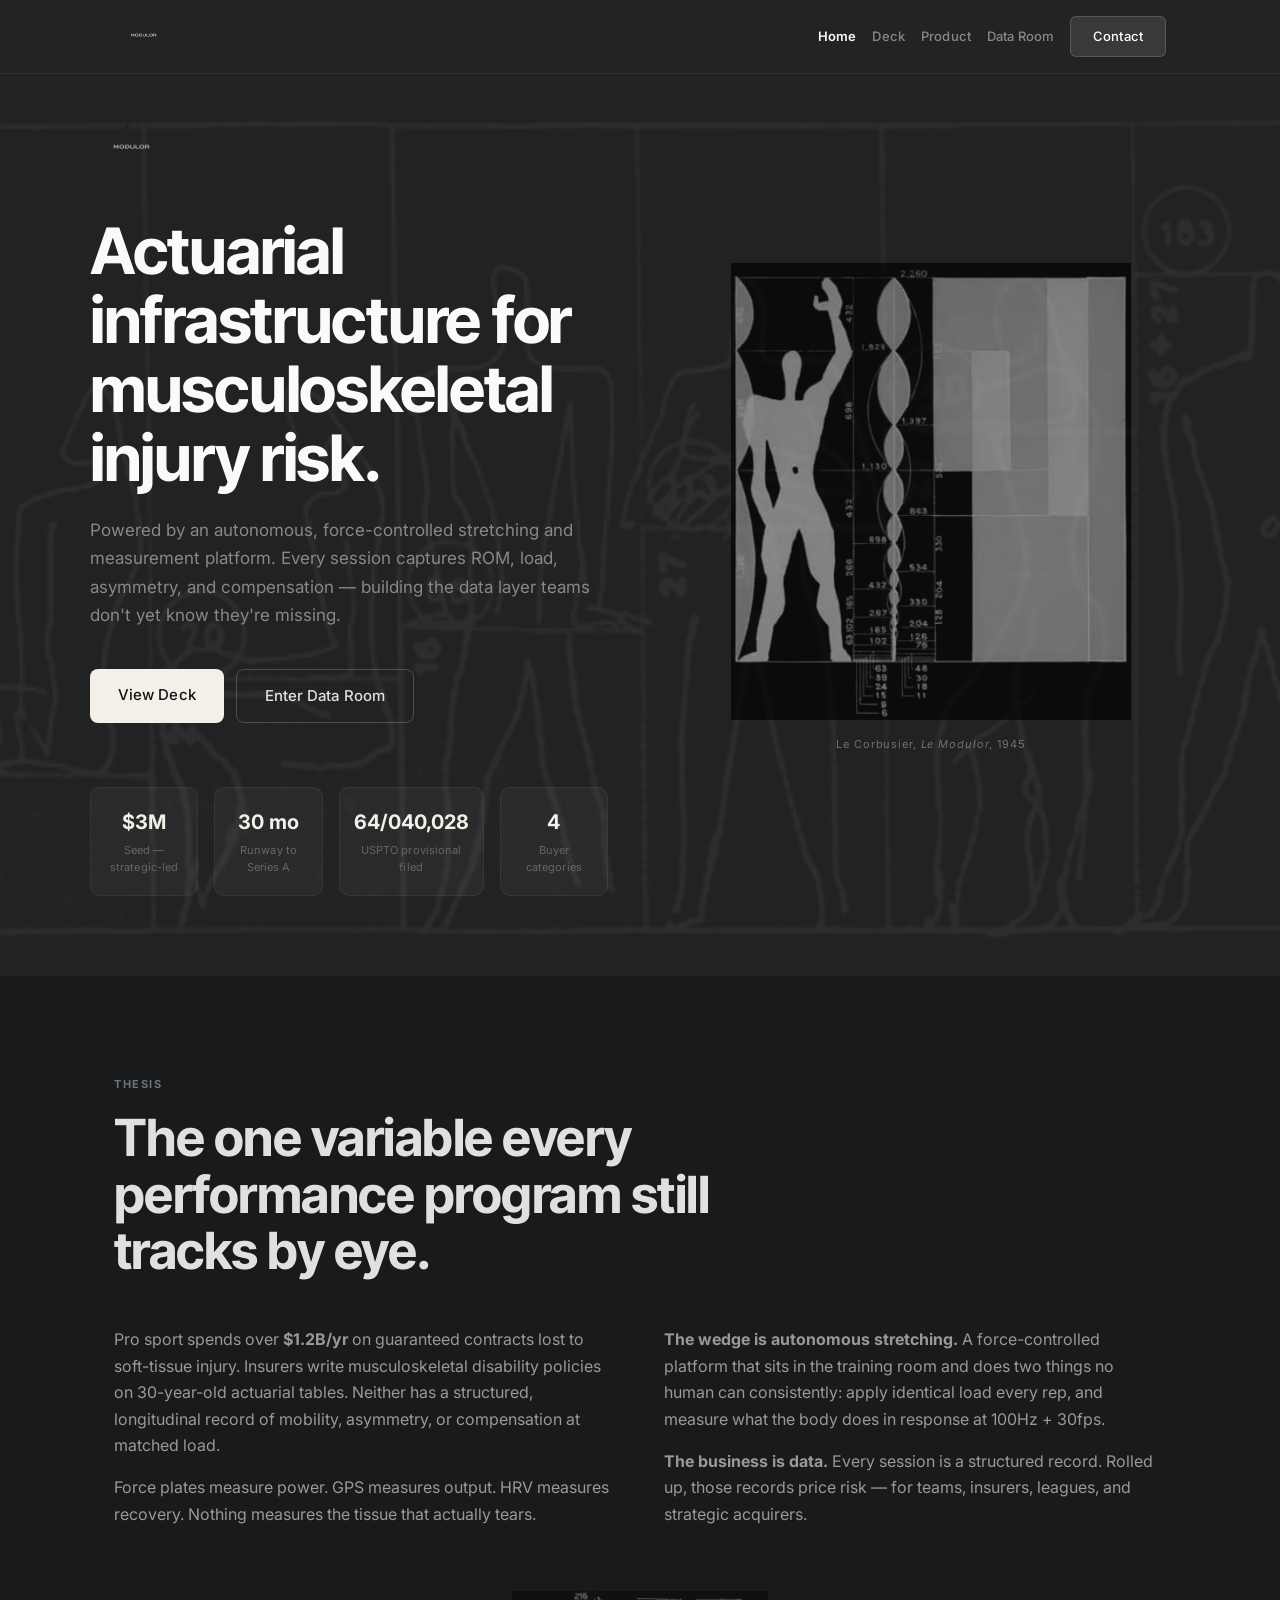
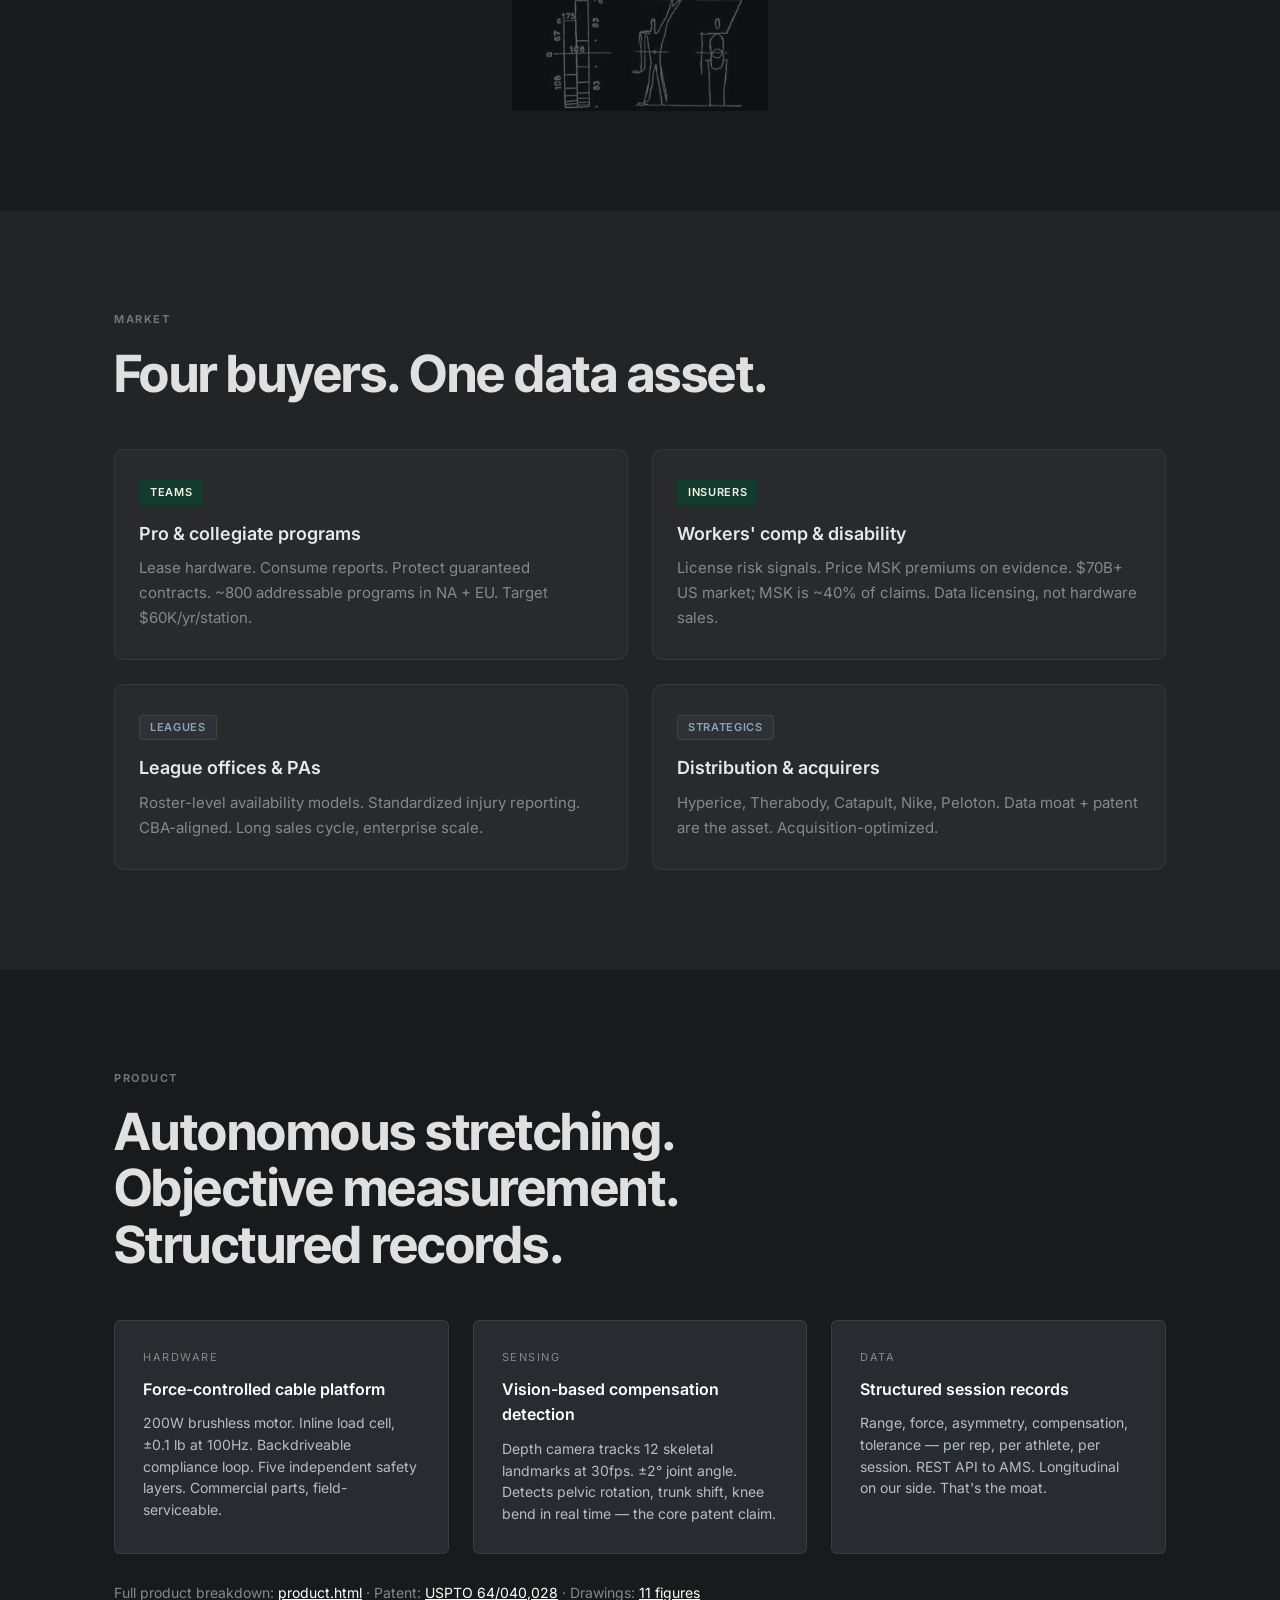
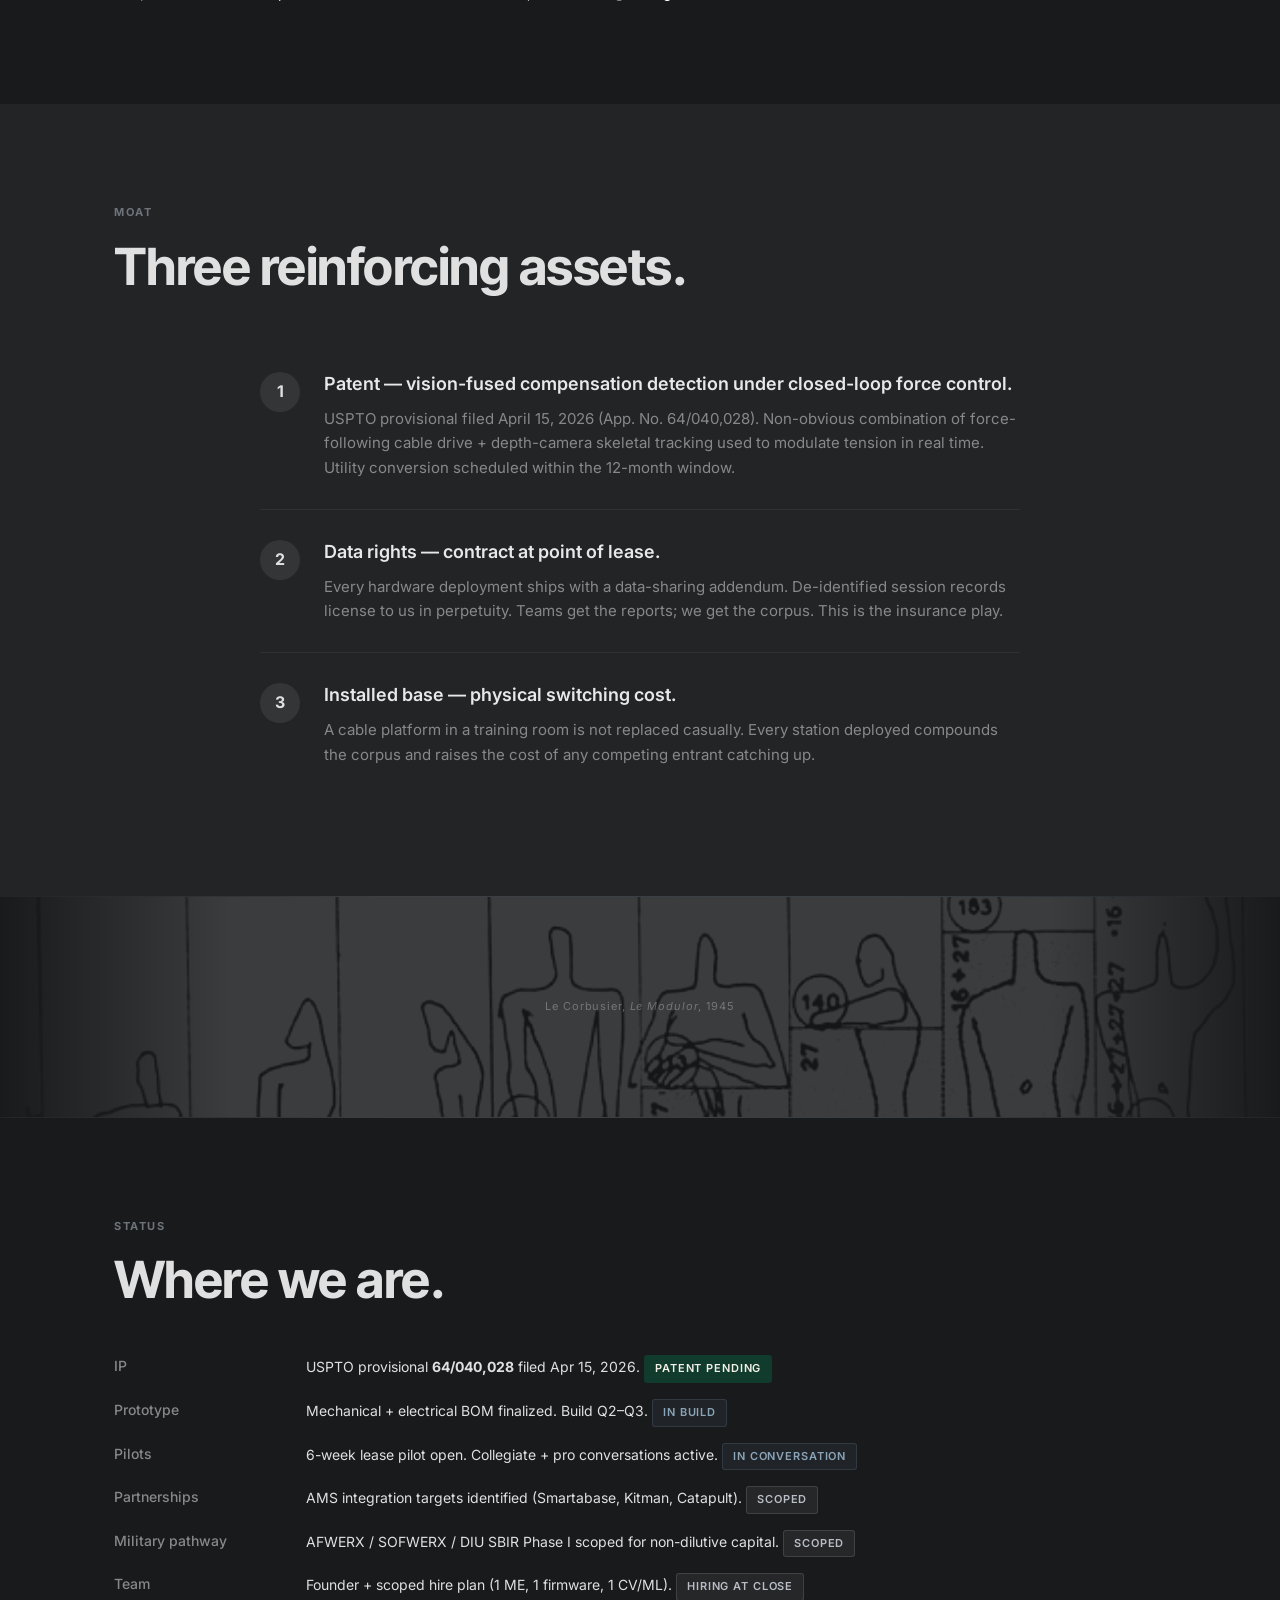
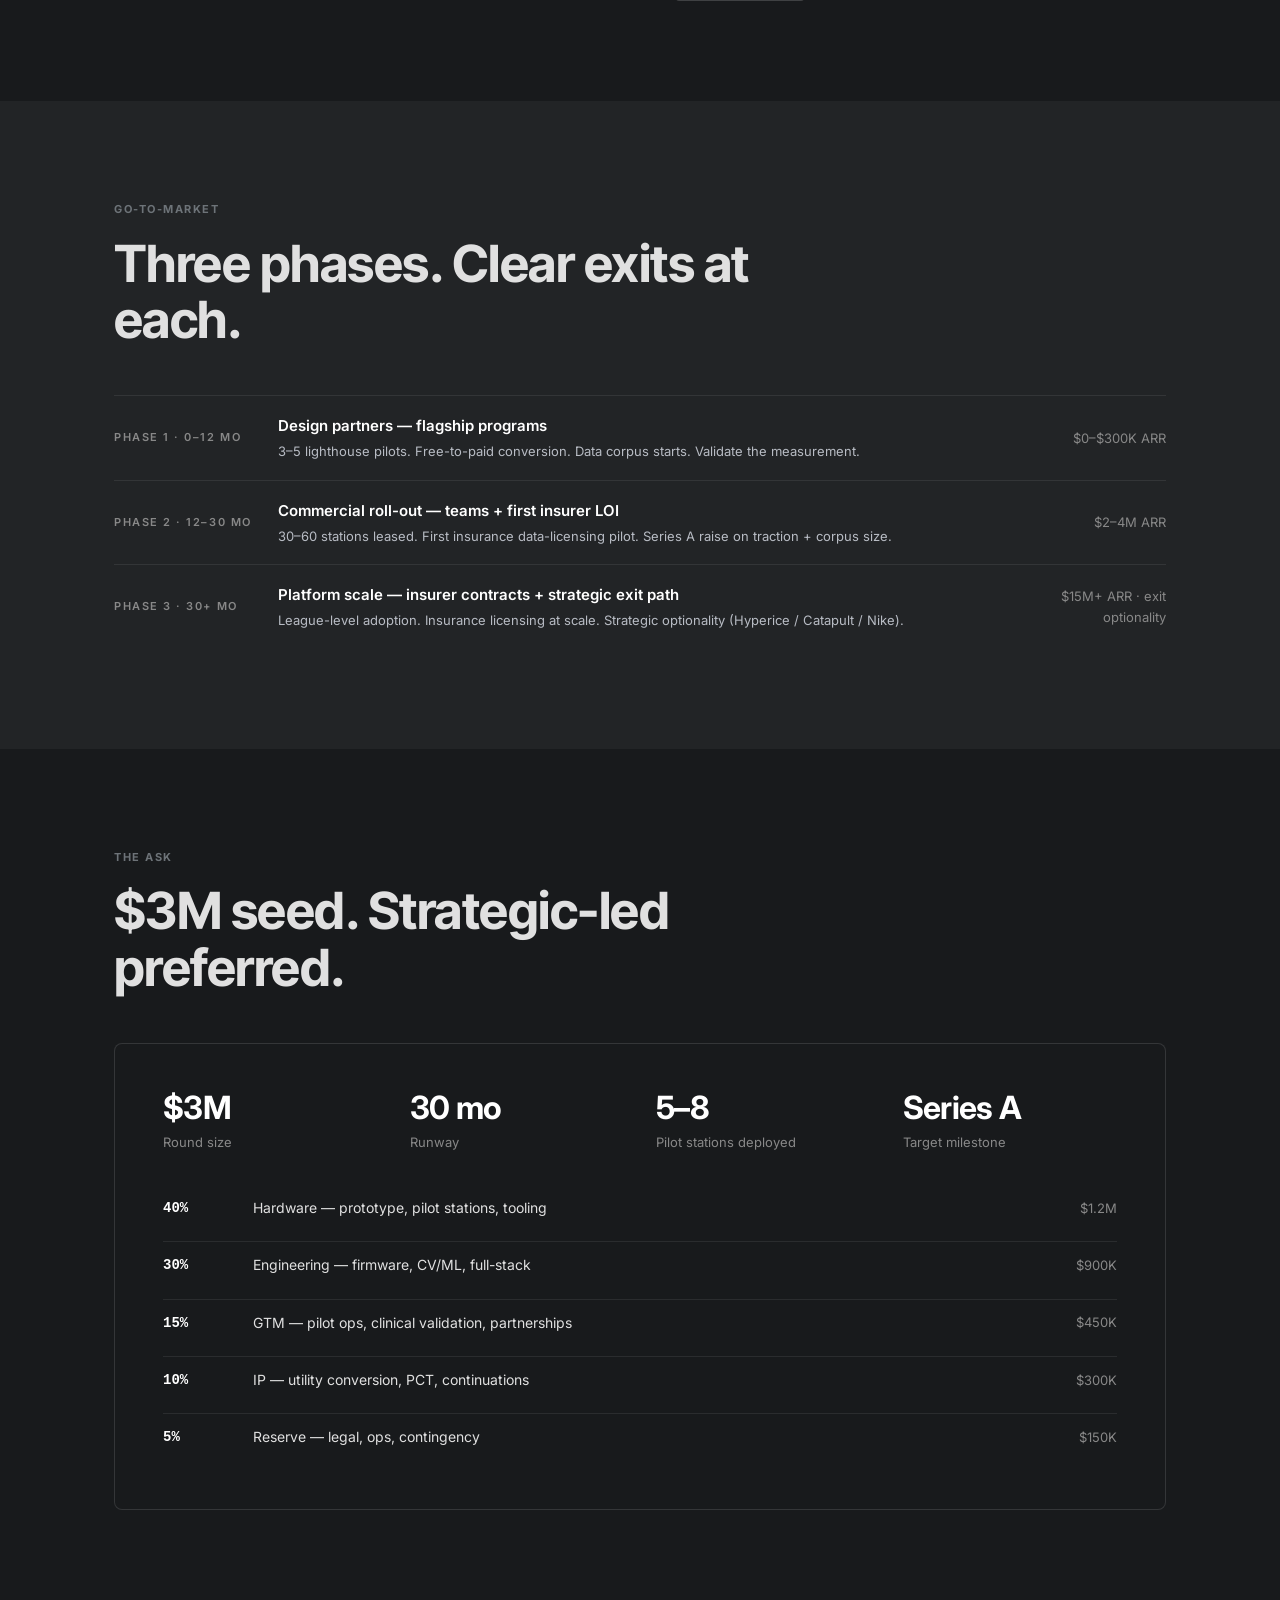
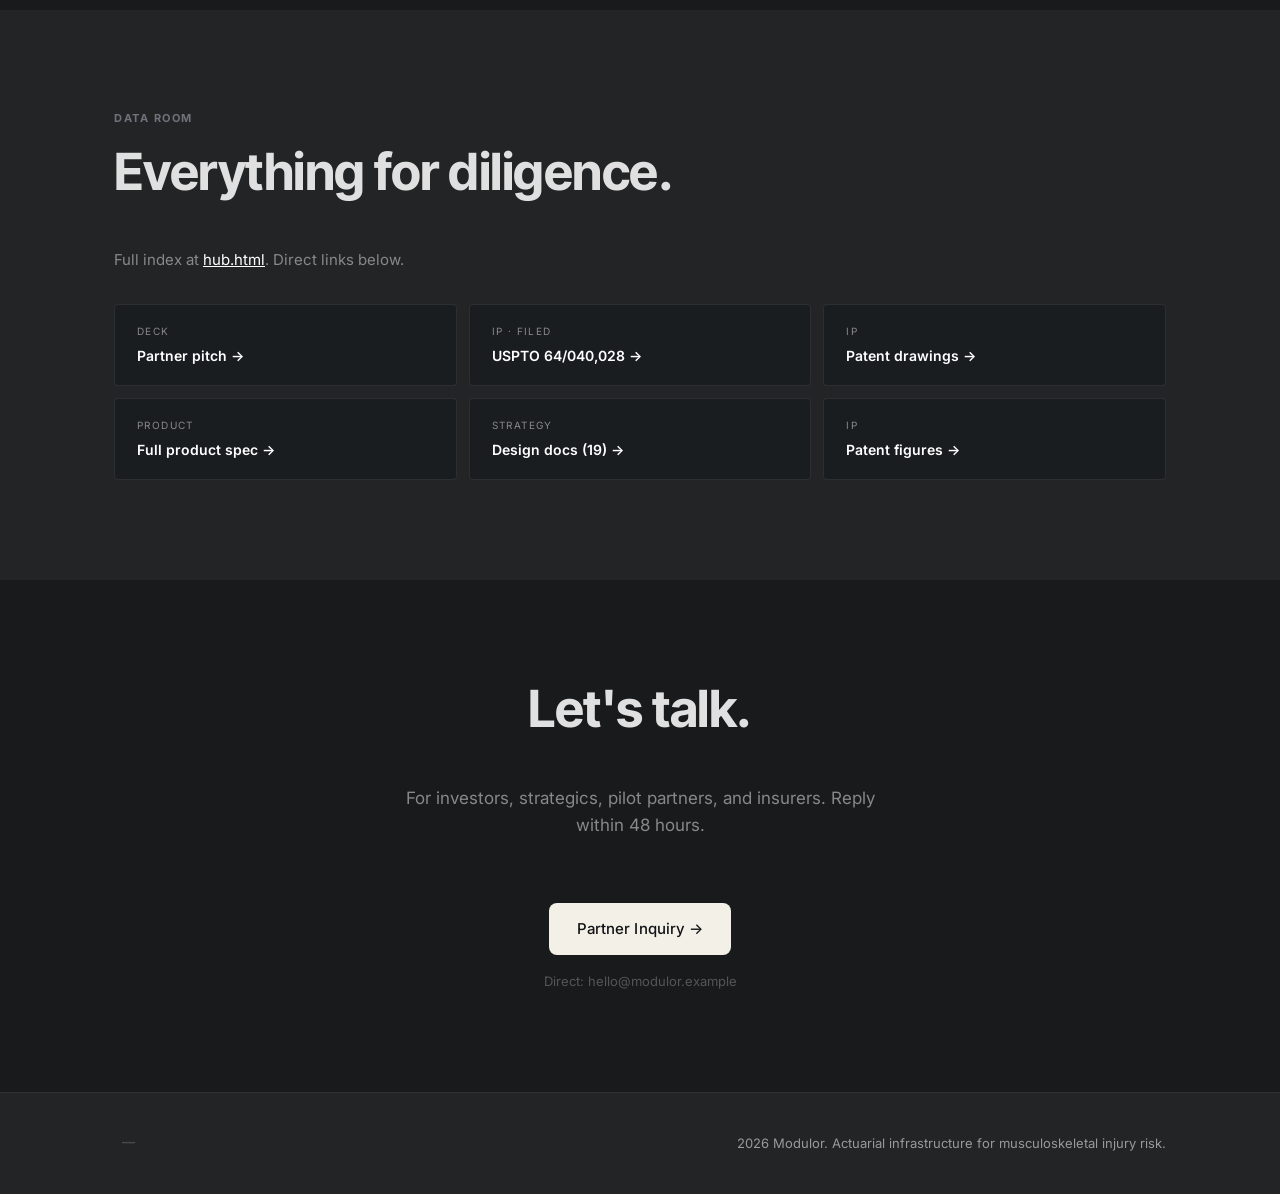
==== commit fe9f6f18: "Fix logo sizing and hero split layout - Nav logo: 28px → 40px; footer logo: 14px → 20px; ui.css nav:" ====
--- a/index.html
+++ b/index.html
@@ -73,38 +73,39 @@
 
   <!-- HERO -->
   <section class="hero">
-    <div class="hero-content">
-      <img src="modulor-wordmark.png" alt="Modulor" class="hero-wordmark">
-      <h1>Actuarial infrastructure for musculoskeletal injury risk.</h1>
-      <p class="subtitle">Powered by an autonomous, force-controlled stretching and measurement platform. Every session captures ROM, load, asymmetry, and compensation — building the data layer teams don't yet know they're missing.</p>
-      <div class="hero-ctas">
-        <a href="pitch.html" class="btn btn-primary">View Deck</a>
-        <a href="hub.html" class="btn btn-secondary">Enter Data Room</a>
-      </div>
-      <div class="hero-metrics">
-        <div class="metric-card">
-          <span class="metric-num">$3M</span>
-          <span class="metric-label">Seed — strategic-led</span>
-        </div>
-        <div class="metric-card">
-          <span class="metric-num">30 mo</span>
-          <span class="metric-label">Runway to Series A</span>
-        </div>
-        <div class="metric-card">
-          <span class="metric-num">64/040,028</span>
-          <span class="metric-label">USPTO provisional filed</span>
-        </div>
-        <div class="metric-card">
-          <span class="metric-num">4</span>
-          <span class="metric-label">Buyer categories</span>
-        </div>
-      </div>
-
+    <div class="hero-bg"></div>
+    <div class="hero-content hero-split">
+      <div class="hero-text">
+        <img src="modulor-wordmark.png" alt="Modulor" class="hero-wordmark">
+        <h1>Actuarial infrastructure for musculoskeletal injury risk.</h1>
+        <p class="subtitle">Powered by an autonomous, force-controlled stretching and measurement platform. Every session captures ROM, load, asymmetry, and compensation — building the data layer teams don't yet know they're missing.</p>
+        <div class="hero-ctas">
+          <a href="pitch.html" class="btn btn-primary">View Deck</a>
+          <a href="hub.html" class="btn btn-secondary">Enter Data Room</a>
+        </div>
+        <div class="hero-metrics">
+          <div class="metric-card">
+            <span class="metric-num">$3M</span>
+            <span class="metric-label">Seed — strategic-led</span>
+          </div>
+          <div class="metric-card">
+            <span class="metric-num">30 mo</span>
+            <span class="metric-label">Runway to Series A</span>
+          </div>
+          <div class="metric-card">
+            <span class="metric-num">64/040,028</span>
+            <span class="metric-label">USPTO provisional filed</span>
+          </div>
+          <div class="metric-card">
+            <span class="metric-num">4</span>
+            <span class="metric-label">Buyer categories</span>
+          </div>
+        </div>
+      </div>
       <div class="hero-exhibit">
         <img src="modulor man diagram.png" alt="Modulor proportional system" class="hero-exhibit-img">
         <p class="hero-exhibit-caption">Le Corbusier, <em>Le Modulor</em>, 1945</p>
       </div>
-
     </div>
   </section>
 
--- a/style.css
+++ b/style.css
@@ -84,7 +84,7 @@
 }
 
 .logo img {
-  height: 28px;
+  height: 40px;
   width: auto;
   object-fit: contain;
   filter: invert(1);
@@ -152,11 +152,11 @@
 }
 
 .hero-wordmark {
-  width: 240px;
-  height: auto;
+  height: 56px;
+  width: auto;
   filter: invert(1);
   mix-blend-mode: screen;
-  margin-bottom: 48px;
+  margin-bottom: 40px;
 }
 
 /* Hero typography */
@@ -1785,7 +1785,7 @@
 }
 
 .footer-logo img {
-  height: 14px;
+  height: 20px;
   width: auto;
   object-fit: contain;
   filter: invert(1);
@@ -1816,7 +1816,7 @@
     gap: 6px;
   }
   .logo img {
-    height: 26px;
+    height: 34px;
     width: auto;
   }
   .nav-links {
@@ -2666,17 +2666,17 @@
 
 .hero-exhibit-img {
   width: 100%;
-  max-width: 420px;
+  max-width: 400px;
   height: auto;
-  border-radius: 4px;
-  opacity: 0.92;
-  box-shadow: 0 32px 80px rgba(0,0,0,0.6), 0 0 0 1px rgba(255,255,255,0.05);
+  filter: invert(1) grayscale(1) contrast(1.1);
+  mix-blend-mode: screen;
+  opacity: 0.65;
 }
 
 .hero-exhibit-caption {
   font-size: 11px;
   letter-spacing: 0.08em;
-  color: #4a5878;
+  color: rgba(243,240,232,0.38);
   text-align: center;
 }
 
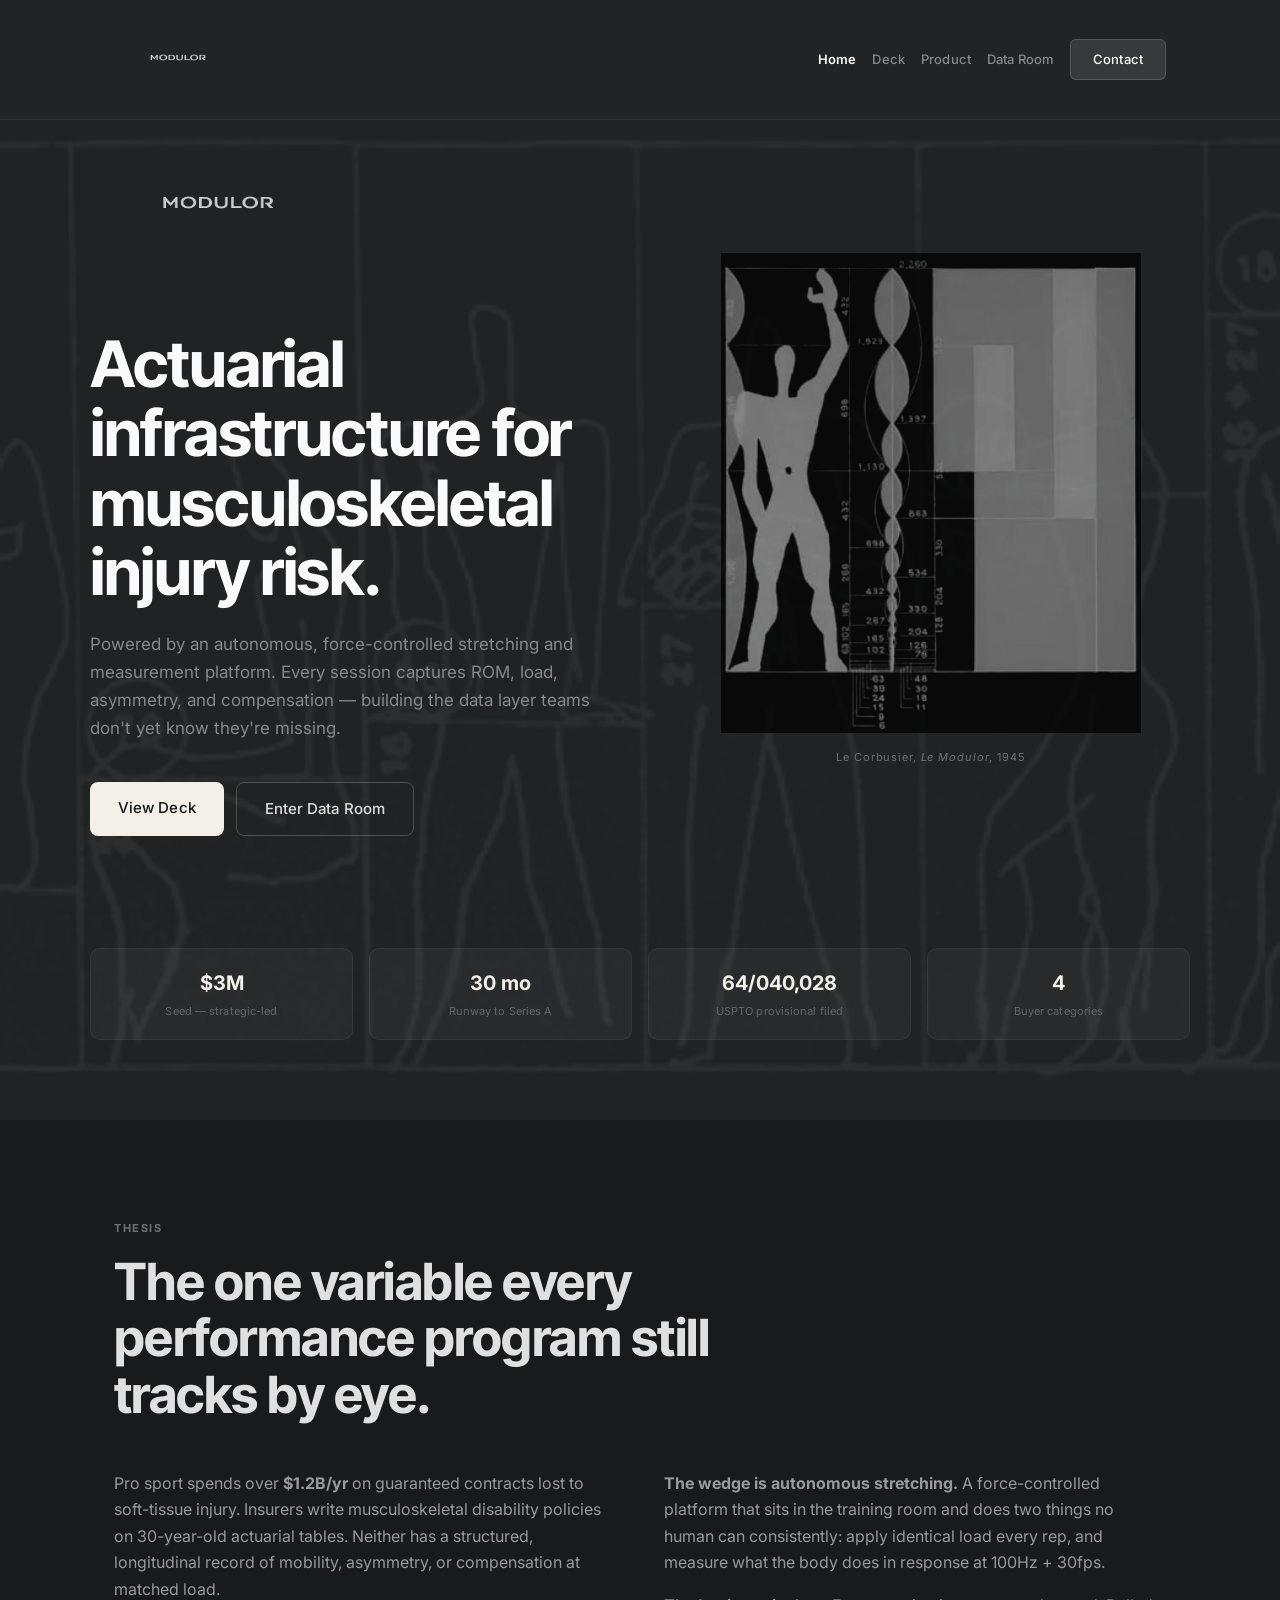
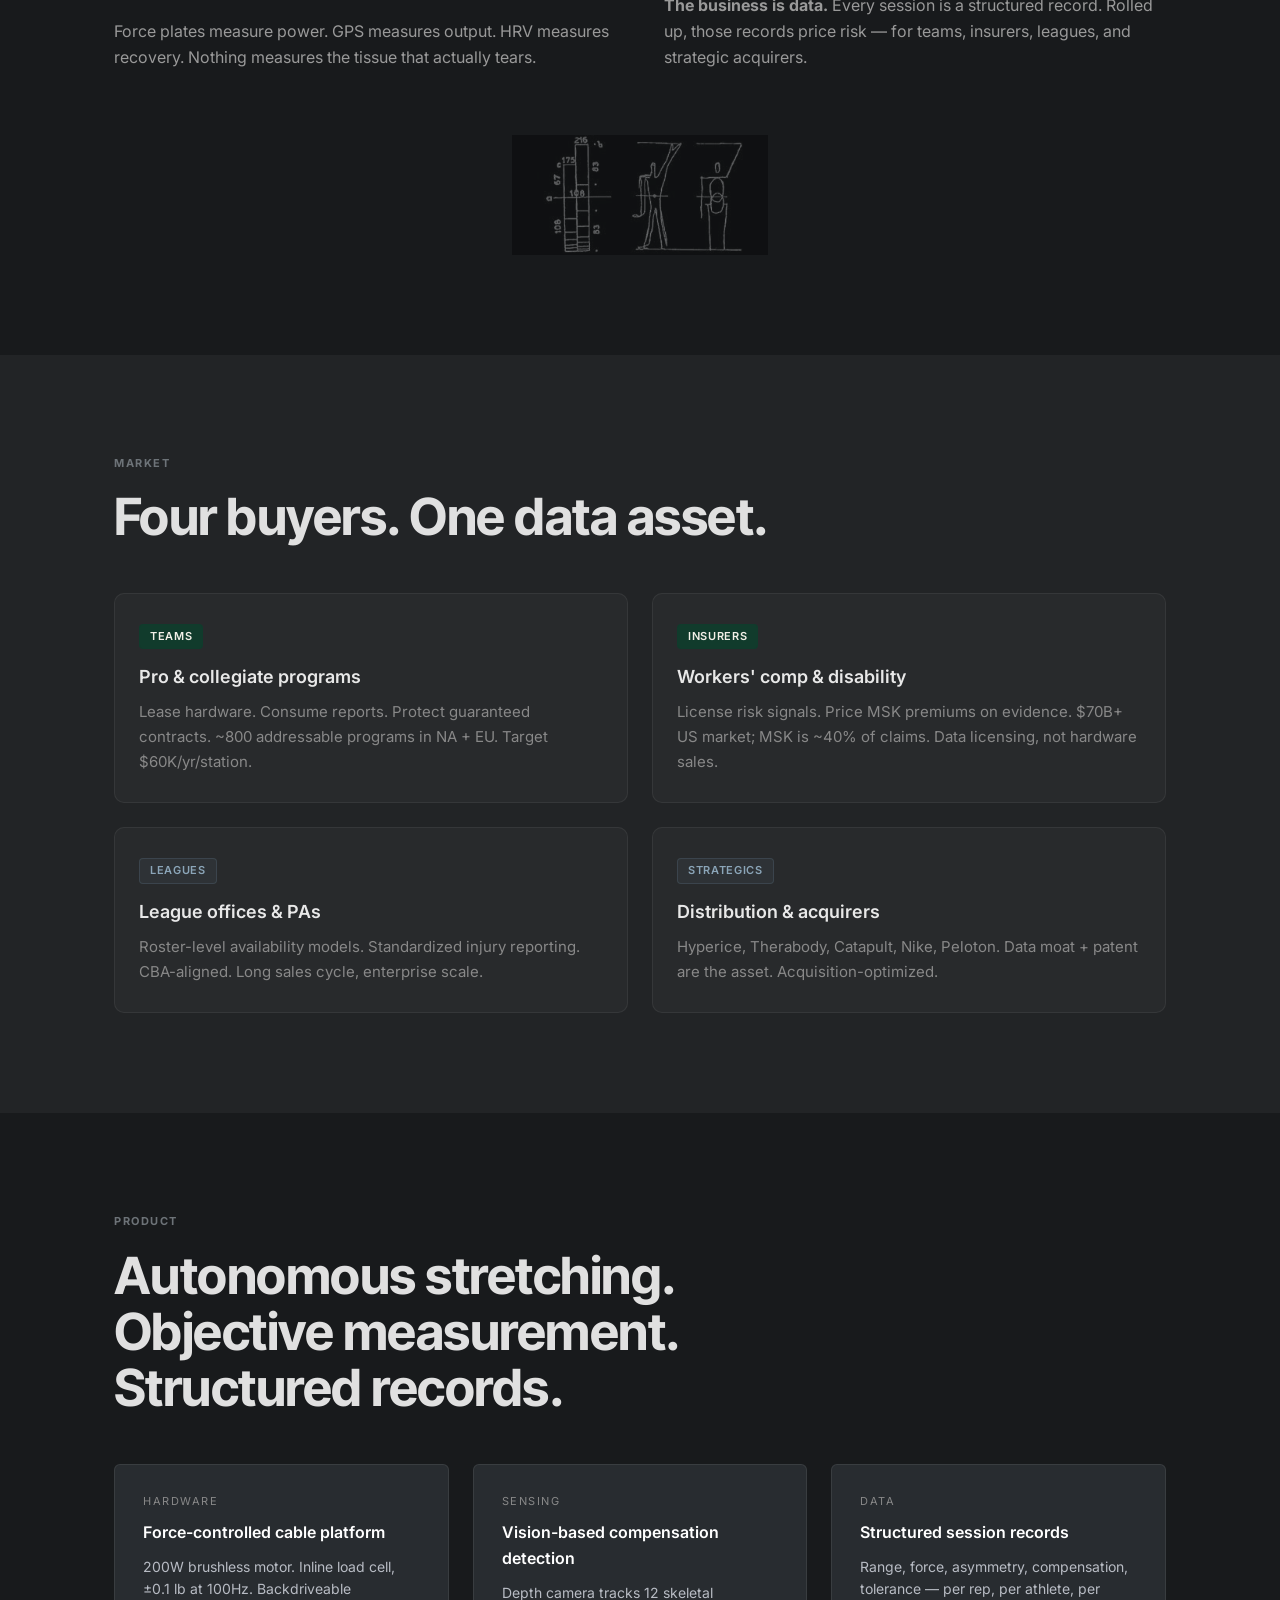
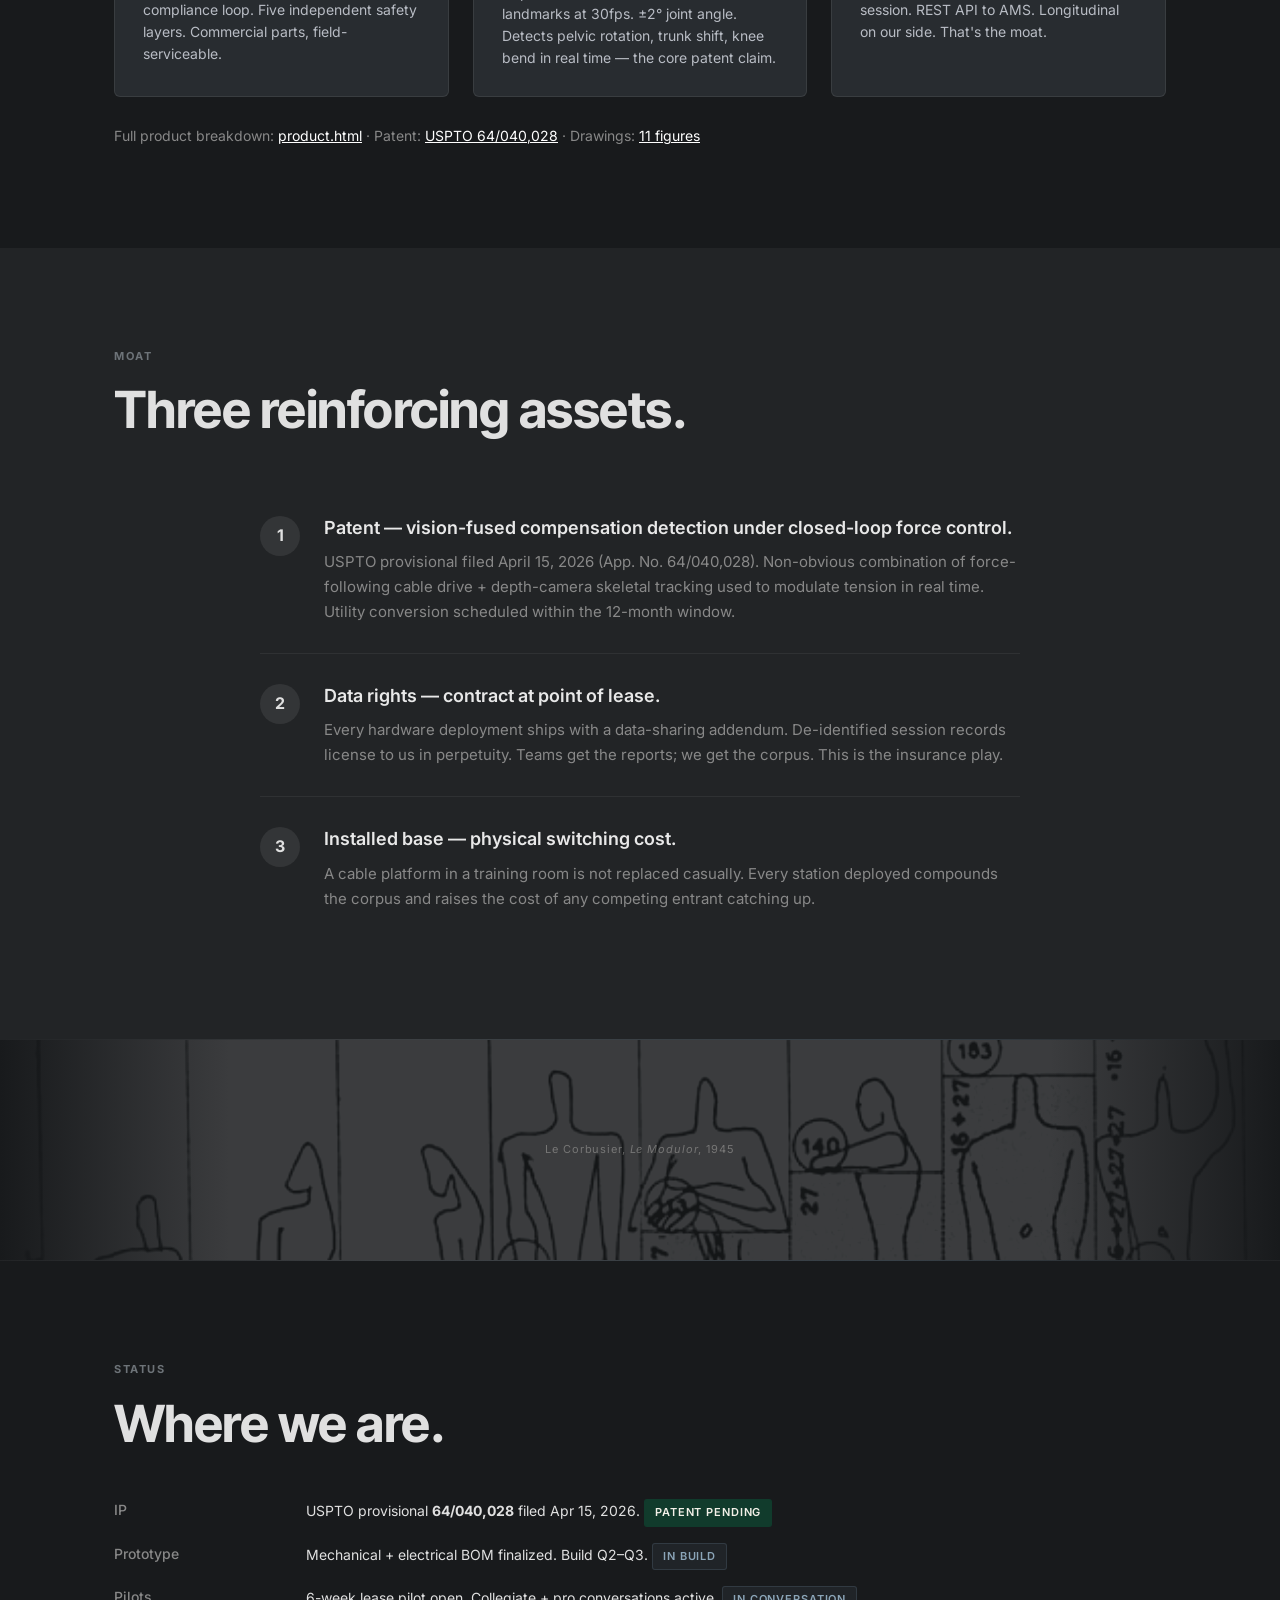
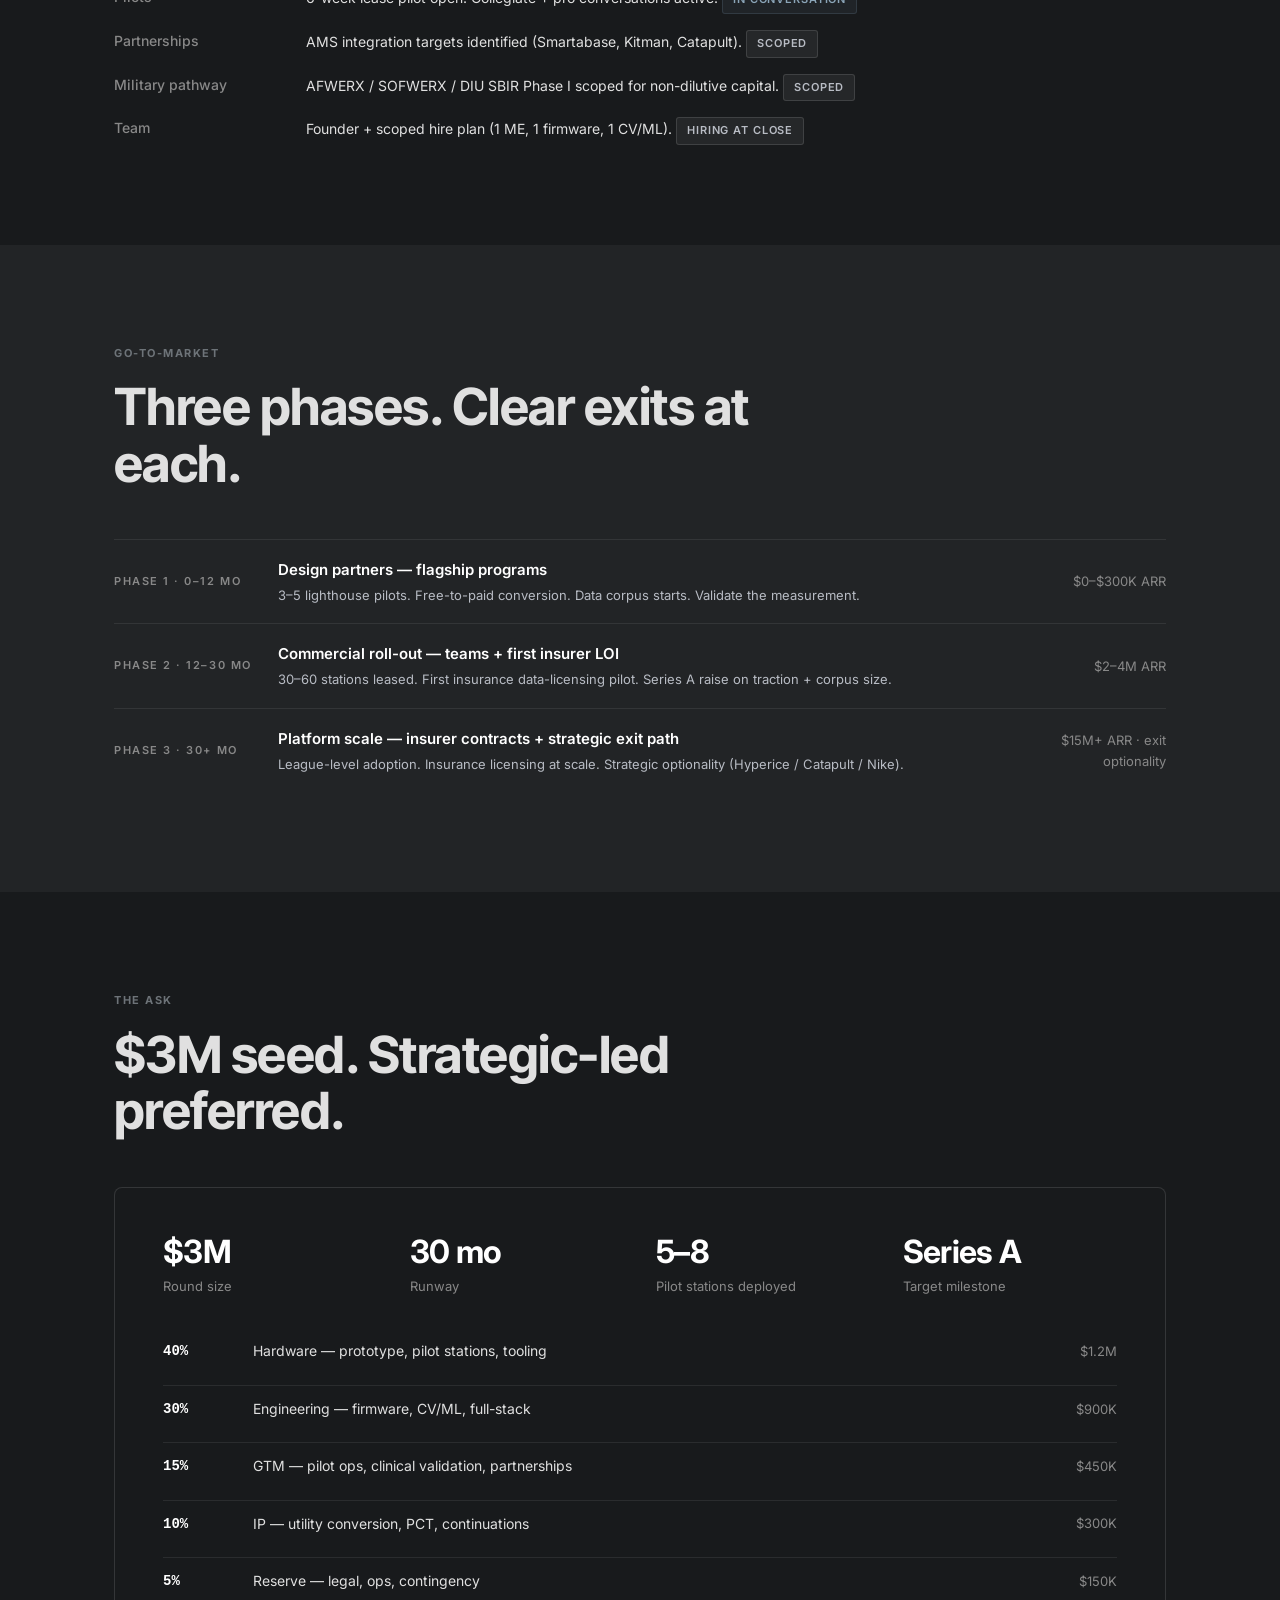
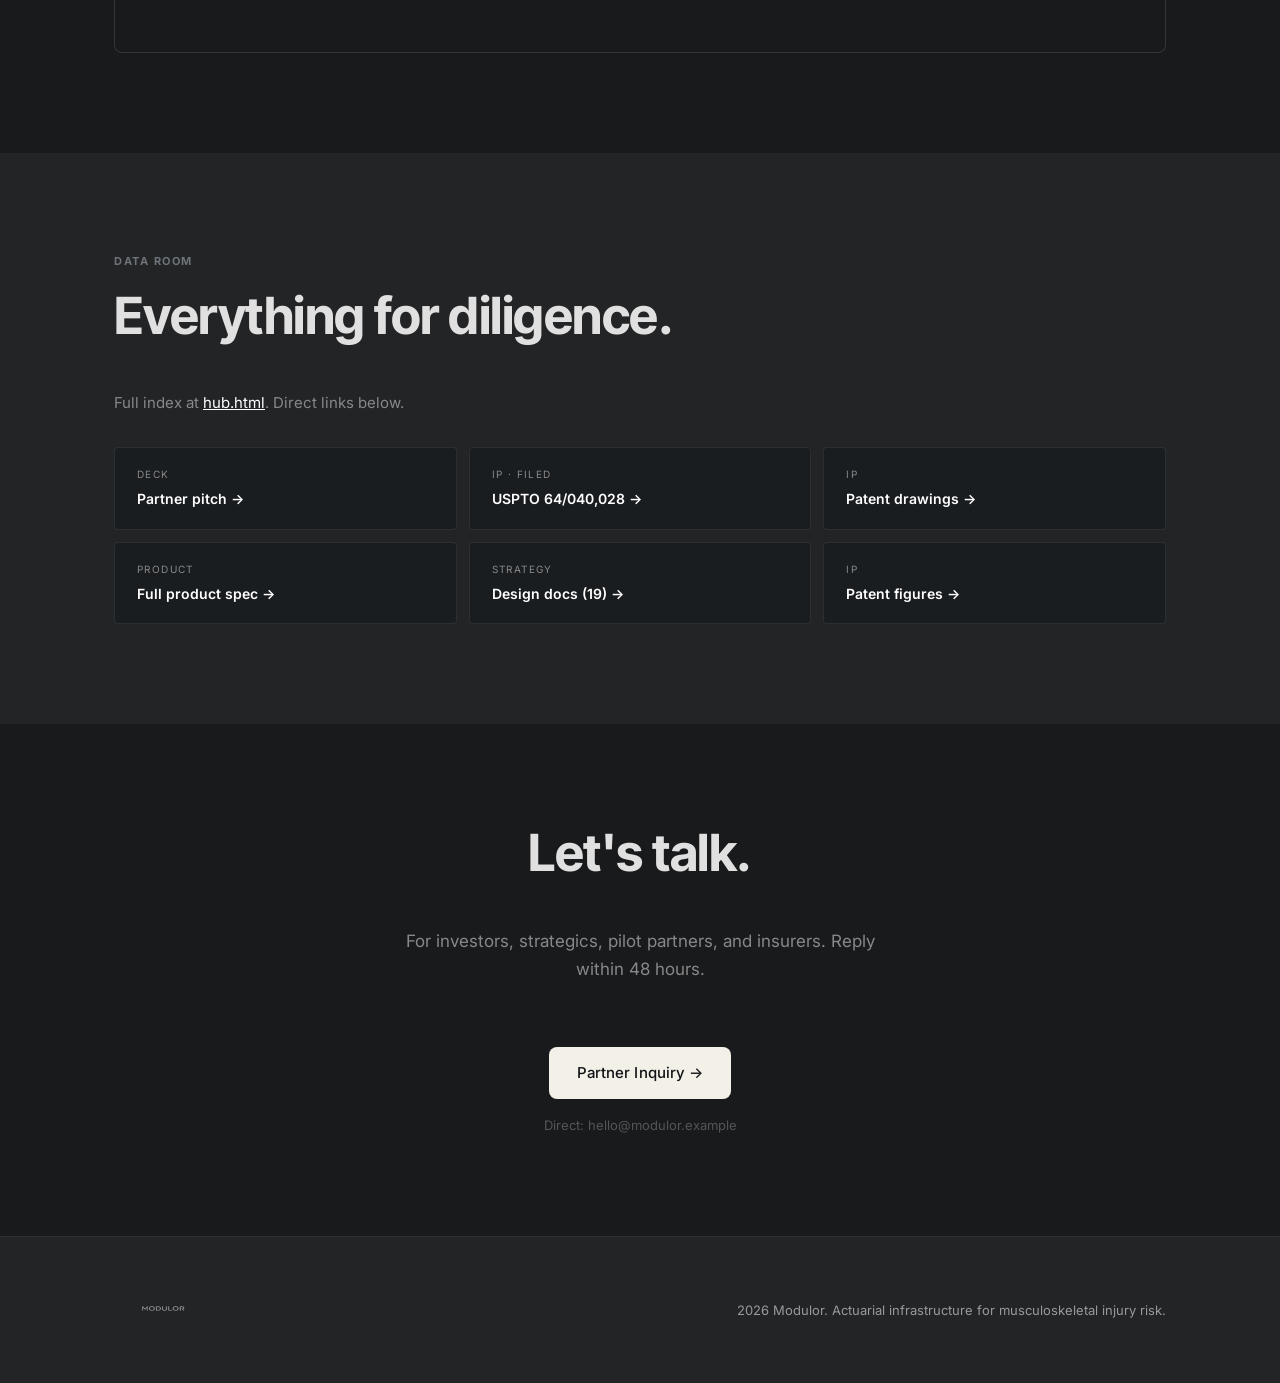
==== commit 261fcd50: "Fix logo sizing, hero layout, and exhibit image rendering - Logo sizing: switch from height-based to" ====
--- a/index.html
+++ b/index.html
@@ -74,37 +74,39 @@
   <!-- HERO -->
   <section class="hero">
     <div class="hero-bg"></div>
-    <div class="hero-content hero-split">
-      <div class="hero-text">
-        <img src="modulor-wordmark.png" alt="Modulor" class="hero-wordmark">
-        <h1>Actuarial infrastructure for musculoskeletal injury risk.</h1>
-        <p class="subtitle">Powered by an autonomous, force-controlled stretching and measurement platform. Every session captures ROM, load, asymmetry, and compensation — building the data layer teams don't yet know they're missing.</p>
-        <div class="hero-ctas">
-          <a href="pitch.html" class="btn btn-primary">View Deck</a>
-          <a href="hub.html" class="btn btn-secondary">Enter Data Room</a>
-        </div>
-        <div class="hero-metrics">
-          <div class="metric-card">
-            <span class="metric-num">$3M</span>
-            <span class="metric-label">Seed — strategic-led</span>
-          </div>
-          <div class="metric-card">
-            <span class="metric-num">30 mo</span>
-            <span class="metric-label">Runway to Series A</span>
-          </div>
-          <div class="metric-card">
-            <span class="metric-num">64/040,028</span>
-            <span class="metric-label">USPTO provisional filed</span>
-          </div>
-          <div class="metric-card">
-            <span class="metric-num">4</span>
-            <span class="metric-label">Buyer categories</span>
-          </div>
-        </div>
-      </div>
-      <div class="hero-exhibit">
-        <img src="modulor man diagram.png" alt="Modulor proportional system" class="hero-exhibit-img">
-        <p class="hero-exhibit-caption">Le Corbusier, <em>Le Modulor</em>, 1945</p>
+    <div class="hero-content">
+      <div class="hero-split">
+        <div class="hero-text">
+          <img src="modulor-wordmark.png" alt="Modulor" class="hero-wordmark">
+          <h1>Actuarial infrastructure for musculoskeletal injury risk.</h1>
+          <p class="subtitle">Powered by an autonomous, force-controlled stretching and measurement platform. Every session captures ROM, load, asymmetry, and compensation — building the data layer teams don't yet know they're missing.</p>
+          <div class="hero-ctas">
+            <a href="pitch.html" class="btn btn-primary">View Deck</a>
+            <a href="hub.html" class="btn btn-secondary">Enter Data Room</a>
+          </div>
+        </div>
+        <div class="hero-exhibit">
+          <img src="modulor man diagram.png" alt="Modulor proportional system" class="hero-exhibit-img">
+          <p class="hero-exhibit-caption">Le Corbusier, <em>Le Modulor</em>, 1945</p>
+        </div>
+      </div>
+      <div class="hero-metrics">
+        <div class="metric-card">
+          <span class="metric-num">$3M</span>
+          <span class="metric-label">Seed — strategic-led</span>
+        </div>
+        <div class="metric-card">
+          <span class="metric-num">30 mo</span>
+          <span class="metric-label">Runway to Series A</span>
+        </div>
+        <div class="metric-card">
+          <span class="metric-num">64/040,028</span>
+          <span class="metric-label">USPTO provisional filed</span>
+        </div>
+        <div class="metric-card">
+          <span class="metric-num">4</span>
+          <span class="metric-label">Buyer categories</span>
+        </div>
       </div>
     </div>
   </section>
--- a/style.css
+++ b/style.css
@@ -84,8 +84,9 @@
 }
 
 .logo img {
-  height: 40px;
-  width: auto;
+  width: 130px;
+  height: auto;
+  max-width: none;
   object-fit: contain;
   filter: invert(1);
   mix-blend-mode: screen;
@@ -148,15 +149,16 @@
   width: 100%;
   display: flex;
   flex-direction: column;
-  align-items: center;
+  align-items: stretch;
 }
 
 .hero-wordmark {
-  height: 56px;
-  width: auto;
+  width: 260px;
+  height: auto;
+  max-width: none;
   filter: invert(1);
   mix-blend-mode: screen;
-  margin-bottom: 40px;
+  margin-bottom: 36px;
 }
 
 /* Hero typography */
@@ -233,13 +235,13 @@
   letter-spacing: 0.01em;
 }
 
-/* Hero metrics */
+/* Hero metrics — full-width row below split */
 .hero-metrics {
   display: grid;
   grid-template-columns: repeat(4, 1fr);
   gap: 16px;
   width: 100%;
-  max-width: 640px;
+  margin-top: 48px;
 }
 
 .metric-card {
@@ -1785,8 +1787,9 @@
 }
 
 .footer-logo img {
-  height: 20px;
-  width: auto;
+  width: 100px;
+  height: auto;
+  max-width: none;
   object-fit: contain;
   filter: invert(1);
   mix-blend-mode: screen;
@@ -1816,8 +1819,9 @@
     gap: 6px;
   }
   .logo img {
-    height: 34px;
-    width: auto;
+    width: 110px;
+    height: auto;
+    max-width: none;
   }
   .nav-links {
     gap: 10px;
@@ -2612,25 +2616,22 @@
 
 /* Hero split layout */
 .hero-split {
-  display: grid !important;
+  display: grid;
   grid-template-columns: 1fr 1fr;
   gap: 64px;
   align-items: center;
-  text-align: left !important;
+  width: 100%;
 }
 
 .hero-text {
   display: flex;
   flex-direction: column;
   align-items: flex-start;
+  text-align: left;
 }
 
 .hero-text .hero-ctas {
   justify-content: flex-start;
-}
-
-.hero-text .hero-metrics {
-  max-width: 100%;
 }
 
 /* Le Corbusier sketch — hero background texture */
@@ -2666,11 +2667,10 @@
 
 .hero-exhibit-img {
   width: 100%;
-  max-width: 400px;
+  max-width: 420px;
   height: auto;
-  filter: invert(1) grayscale(1) contrast(1.1);
-  mix-blend-mode: screen;
-  opacity: 0.65;
+  filter: invert(1) grayscale(1) contrast(1.15) brightness(0.85);
+  opacity: 0.72;
 }
 
 .hero-exhibit-caption {
@@ -2747,12 +2747,12 @@
 /* Mobile — hero split collapses */
 @media (max-width: 860px) {
   .hero-split {
-    grid-template-columns: 1fr !important;
-    text-align: center !important;
+    grid-template-columns: 1fr;
     gap: 40px;
   }
   .hero-text {
     align-items: center;
+    text-align: center;
   }
   .hero-text .hero-ctas {
     justify-content: center;
@@ -2760,4 +2760,7 @@
   .hero-exhibit {
     display: none;
   }
-}
+  .hero-metrics {
+    margin-top: 32px;
+  }
+}
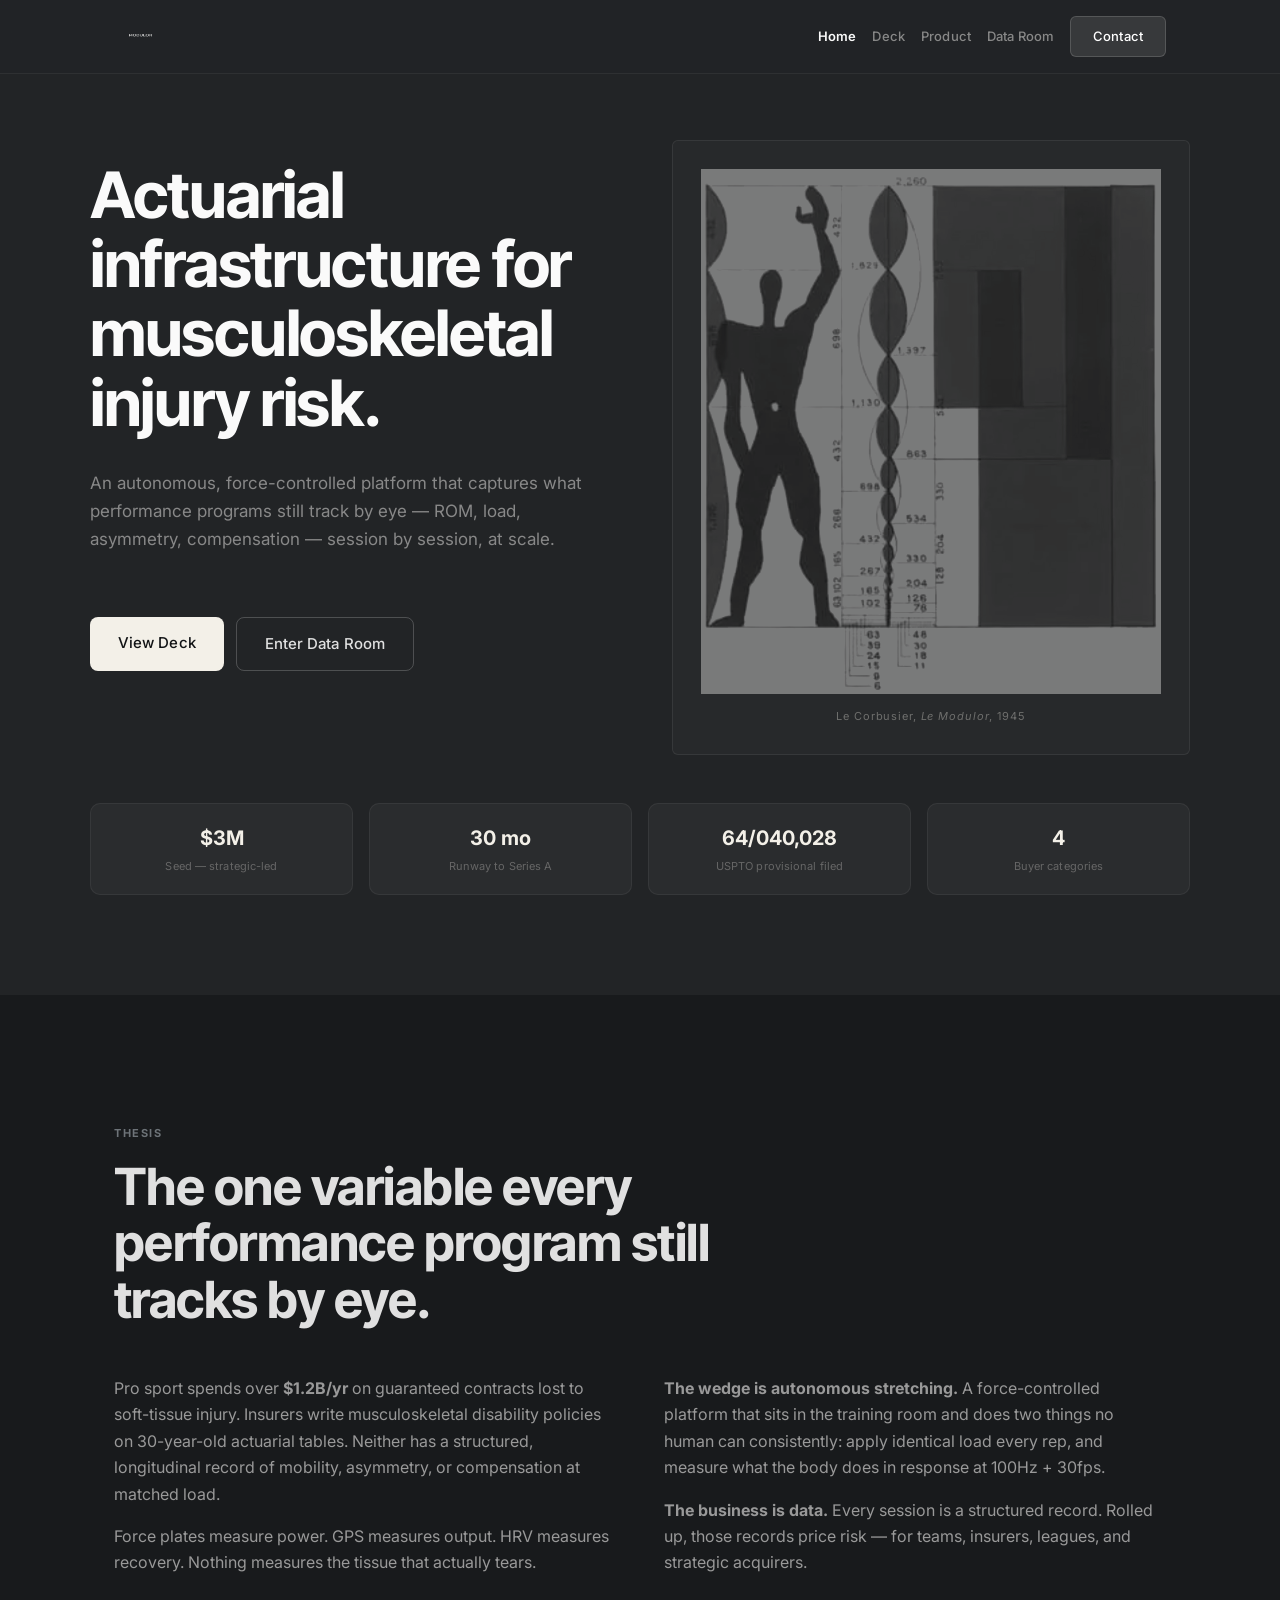
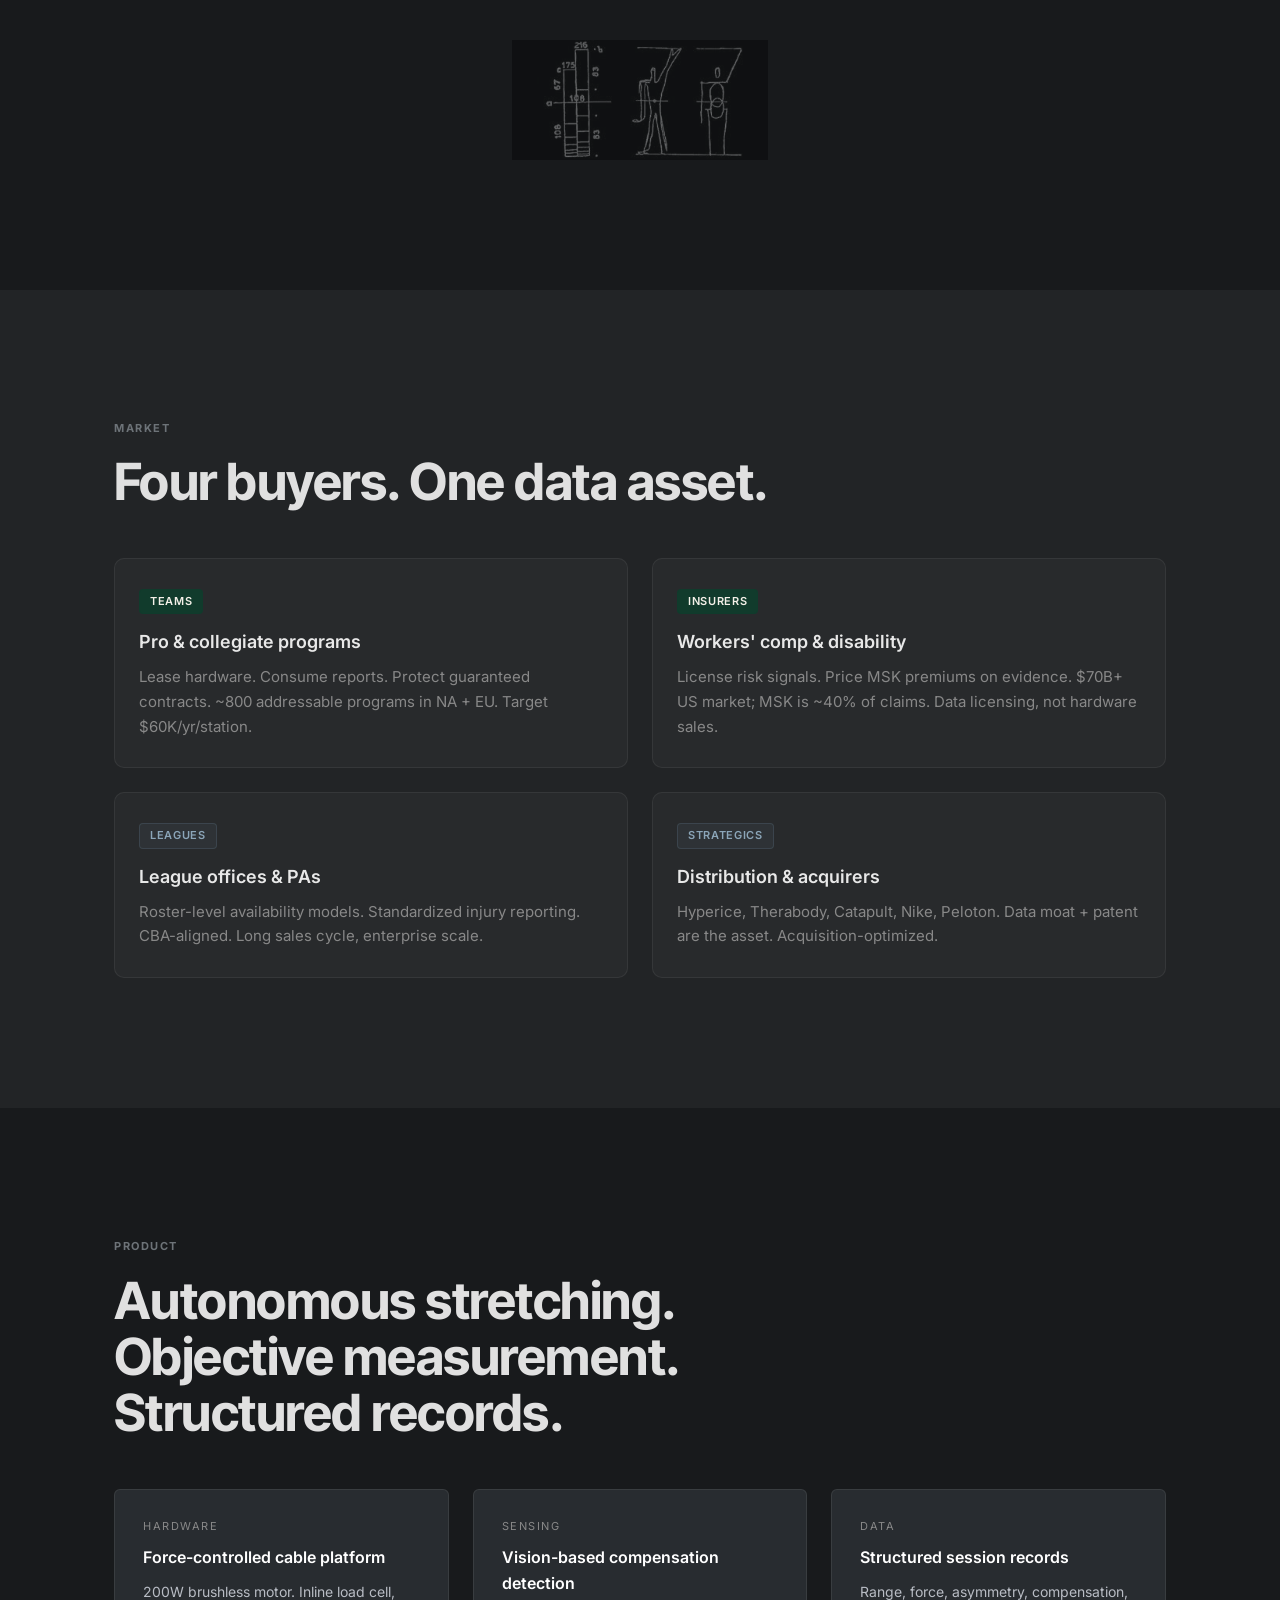
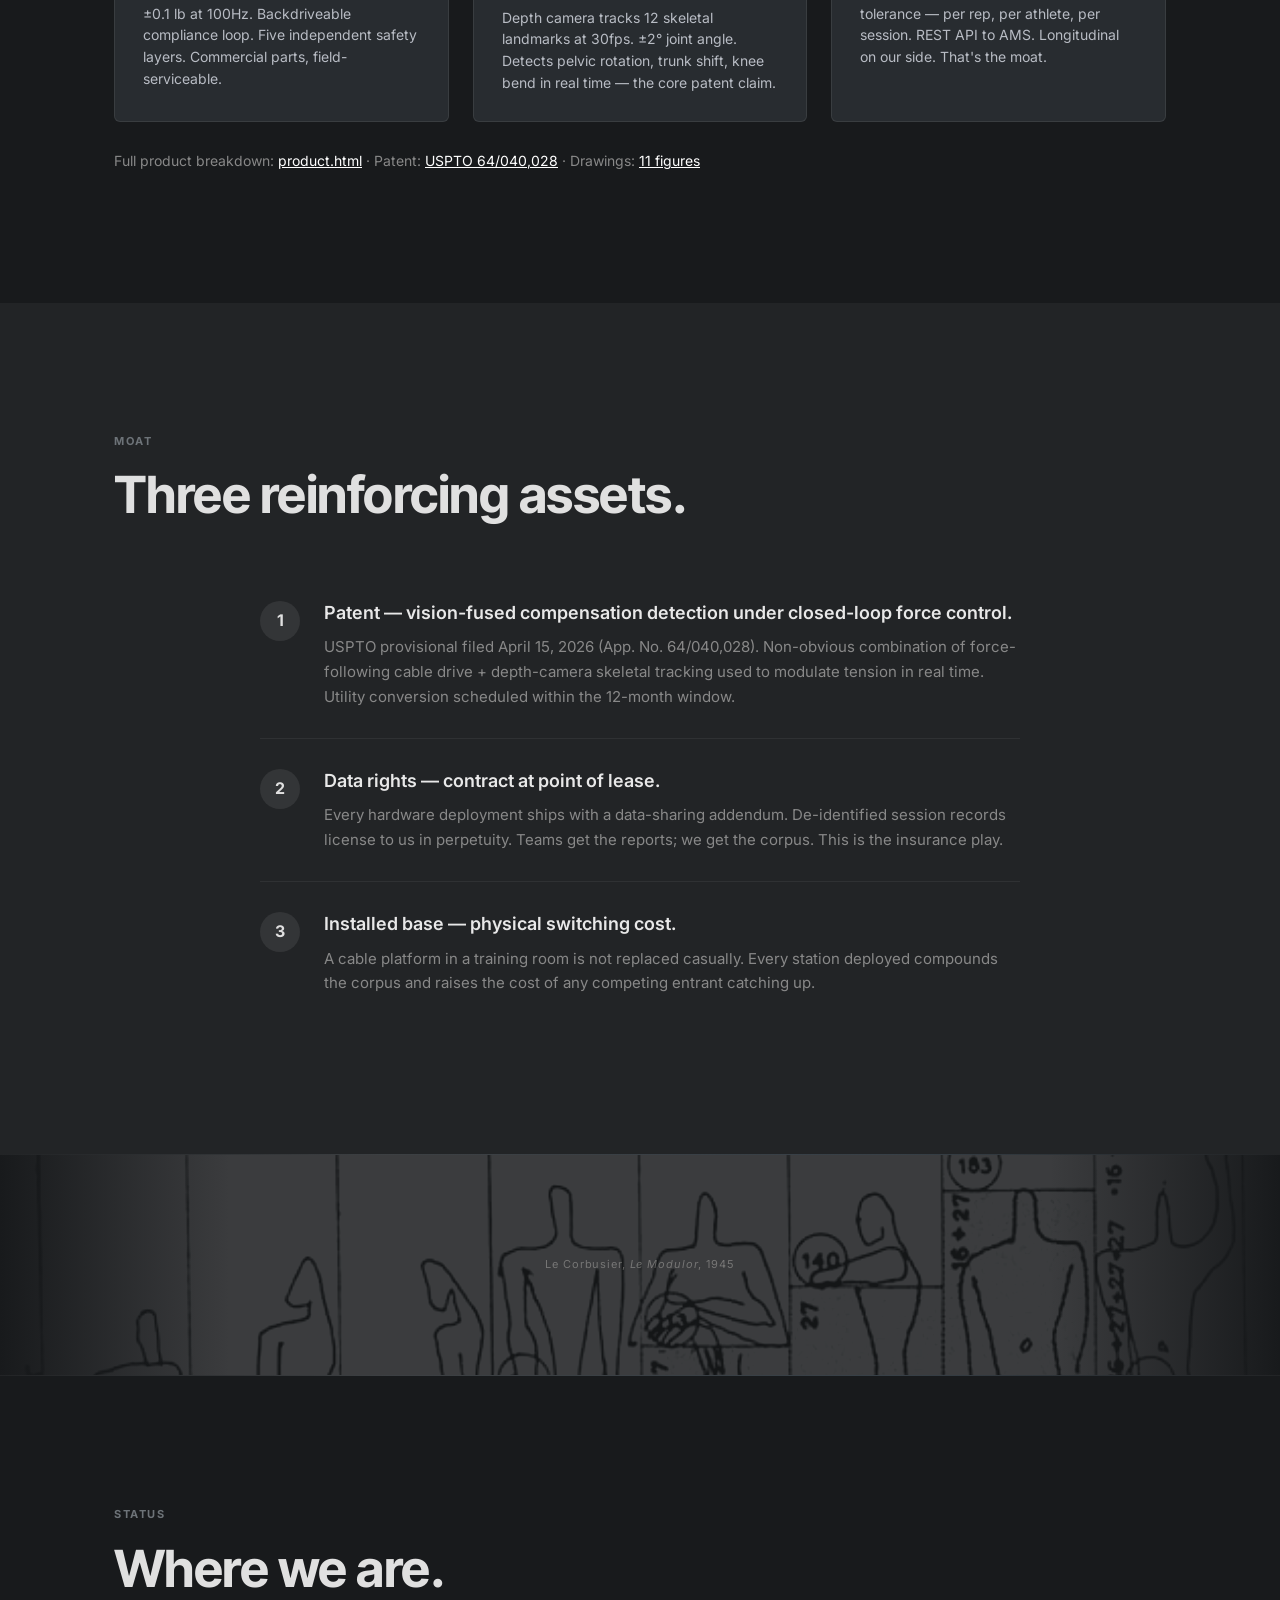
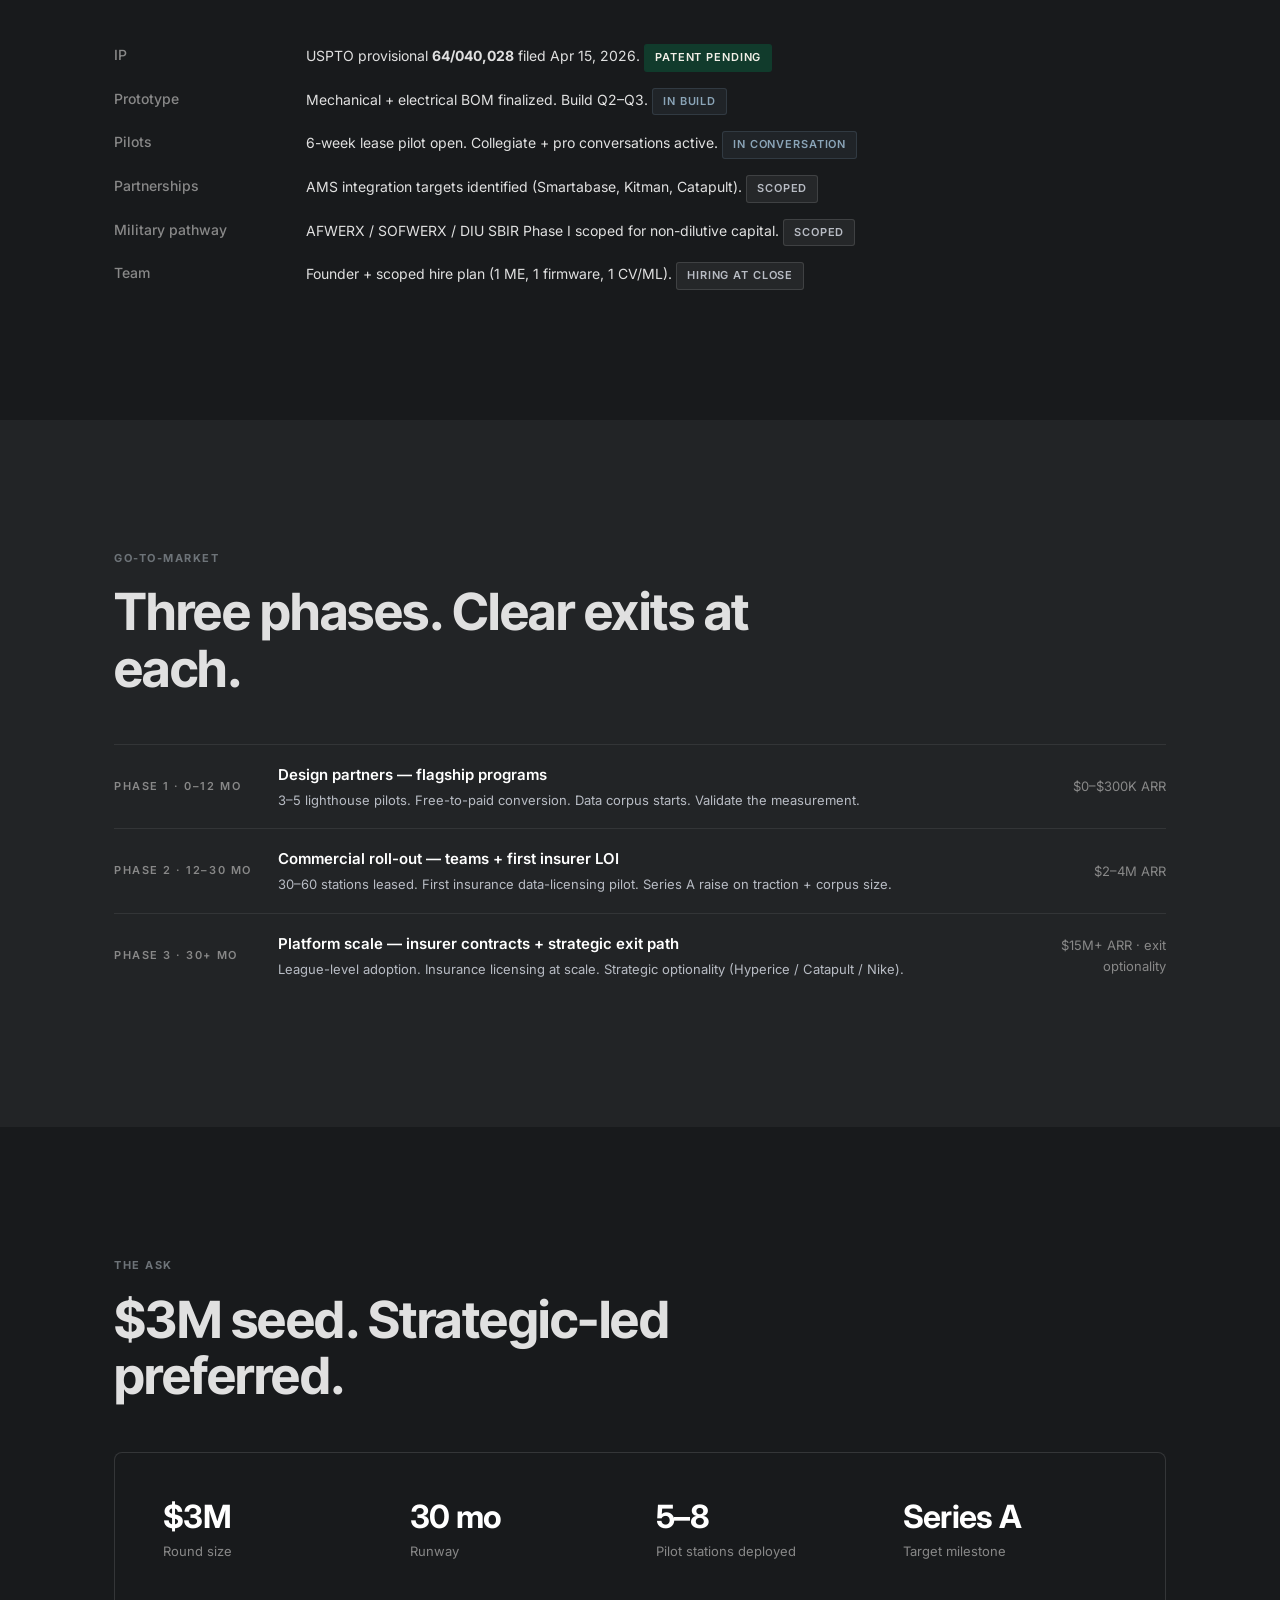
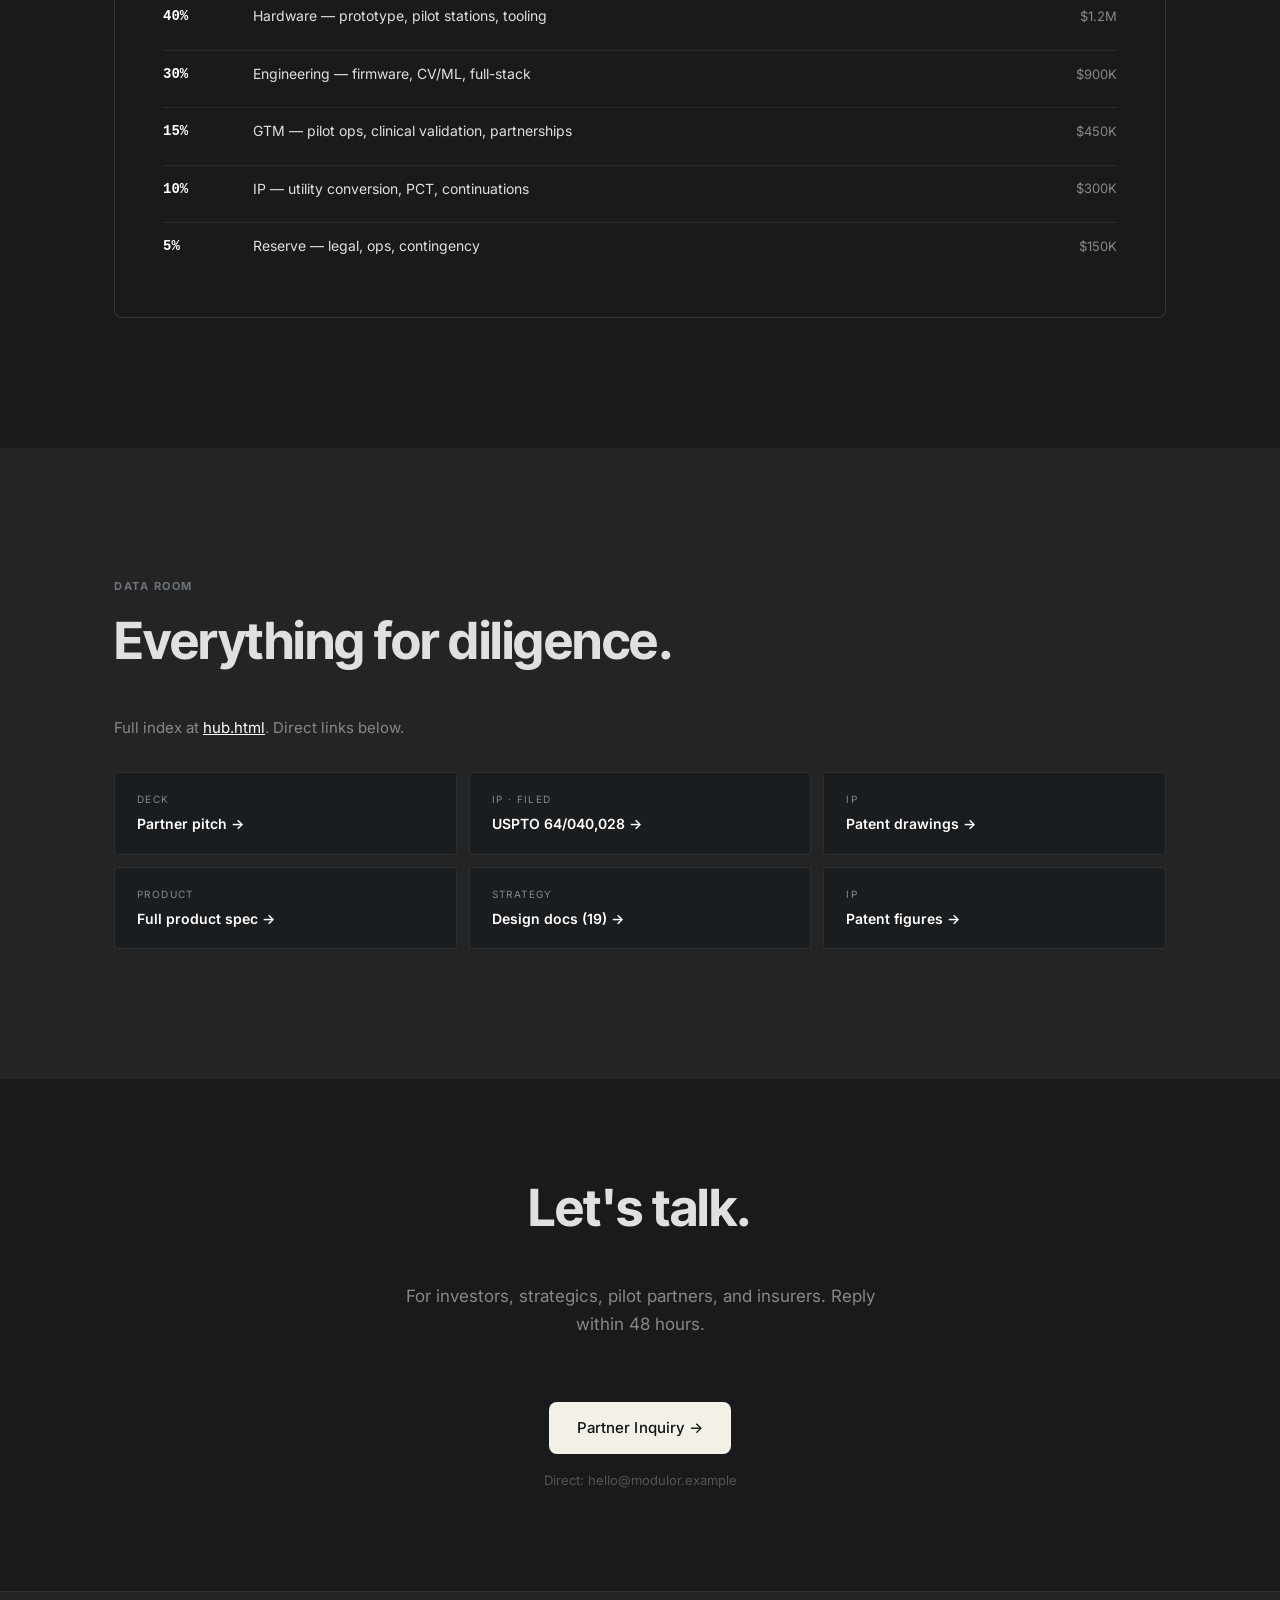
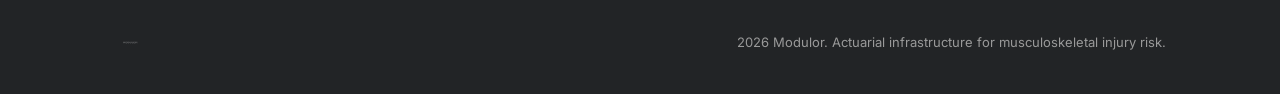
==== commit 729566f4: "Remove redundant hero wordmark, tighten subtitle Wordmark in nav + wordmark in hero = 'MODULOR' appe" ====
--- a/index.html
+++ b/index.html
@@ -73,13 +73,11 @@
 
   <!-- HERO -->
   <section class="hero">
-    <div class="hero-bg"></div>
     <div class="hero-content">
       <div class="hero-split">
         <div class="hero-text">
-          <img src="modulor-wordmark.png" alt="Modulor" class="hero-wordmark">
           <h1>Actuarial infrastructure for musculoskeletal injury risk.</h1>
-          <p class="subtitle">Powered by an autonomous, force-controlled stretching and measurement platform. Every session captures ROM, load, asymmetry, and compensation — building the data layer teams don't yet know they're missing.</p>
+          <p class="subtitle">An autonomous, force-controlled platform that captures what performance programs still track by eye — ROM, load, asymmetry, compensation — session by session, at scale.</p>
           <div class="hero-ctas">
             <a href="pitch.html" class="btn btn-primary">View Deck</a>
             <a href="hub.html" class="btn btn-secondary">Enter Data Room</a>
--- a/style.css
+++ b/style.css
@@ -47,7 +47,7 @@
 }
 
 .section {
-  padding: 100px 0;
+  padding: 130px 0;
 }
 
 .section-dark {
@@ -84,8 +84,8 @@
 }
 
 .logo img {
-  width: 130px;
-  height: auto;
+  height: 36px;
+  width: auto;
   max-width: none;
   object-fit: contain;
   filter: invert(1);
@@ -138,9 +138,8 @@
   min-height: 100vh;
   display: flex;
   align-items: center;
-  padding: 120px 24px 80px;
+  padding: 140px 24px 100px;
   background: #222426;
-  text-align: center;
 }
 
 .hero-content {
@@ -153,12 +152,12 @@
 }
 
 .hero-wordmark {
-  width: 260px;
+  width: 100%;
   height: auto;
   max-width: none;
   filter: invert(1);
   mix-blend-mode: screen;
-  margin-bottom: 36px;
+  margin-bottom: 32px;
 }
 
 /* Hero typography */
@@ -1787,13 +1786,13 @@
 }
 
 .footer-logo img {
-  width: 100px;
-  height: auto;
+  height: 22px;
+  width: auto;
   max-width: none;
   object-fit: contain;
   filter: invert(1);
   mix-blend-mode: screen;
-  opacity: 0.6;
+  opacity: 0.55;
 }
 
 .copyright {
@@ -1806,7 +1805,7 @@
 /* Tablet — 768px */
 @media (max-width: 768px) {
   .section {
-    padding: 64px 0;
+    padding: 80px 0;
   }
 
   /* Nav — tighten links so all 5 fit on phones */
@@ -1819,8 +1818,8 @@
     gap: 6px;
   }
   .logo img {
-    width: 110px;
-    height: auto;
+    height: 30px;
+    width: auto;
     max-width: none;
   }
   .nav-links {
@@ -2628,10 +2627,12 @@
   flex-direction: column;
   align-items: flex-start;
   text-align: left;
+  gap: 8px;
 }
 
 .hero-text .hero-ctas {
   justify-content: flex-start;
+  margin-top: 16px;
 }
 
 /* Le Corbusier sketch — hero background texture */
@@ -2662,21 +2663,25 @@
   display: flex;
   flex-direction: column;
   align-items: center;
-  gap: 16px;
+  gap: 14px;
+  align-self: center;
+  padding: 28px;
+  background: rgba(255,255,255,0.025);
+  border: 1px solid rgba(255,255,255,0.07);
+  border-radius: 6px;
 }
 
 .hero-exhibit-img {
   width: 100%;
-  max-width: 420px;
   height: auto;
-  filter: invert(1) grayscale(1) contrast(1.15) brightness(0.85);
-  opacity: 0.72;
+  filter: grayscale(1) contrast(1.2) brightness(0.55);
+  opacity: 0.82;
 }
 
 .hero-exhibit-caption {
   font-size: 11px;
   letter-spacing: 0.08em;
-  color: rgba(243,240,232,0.38);
+  color: rgba(243,240,232,0.35);
   text-align: center;
 }
 
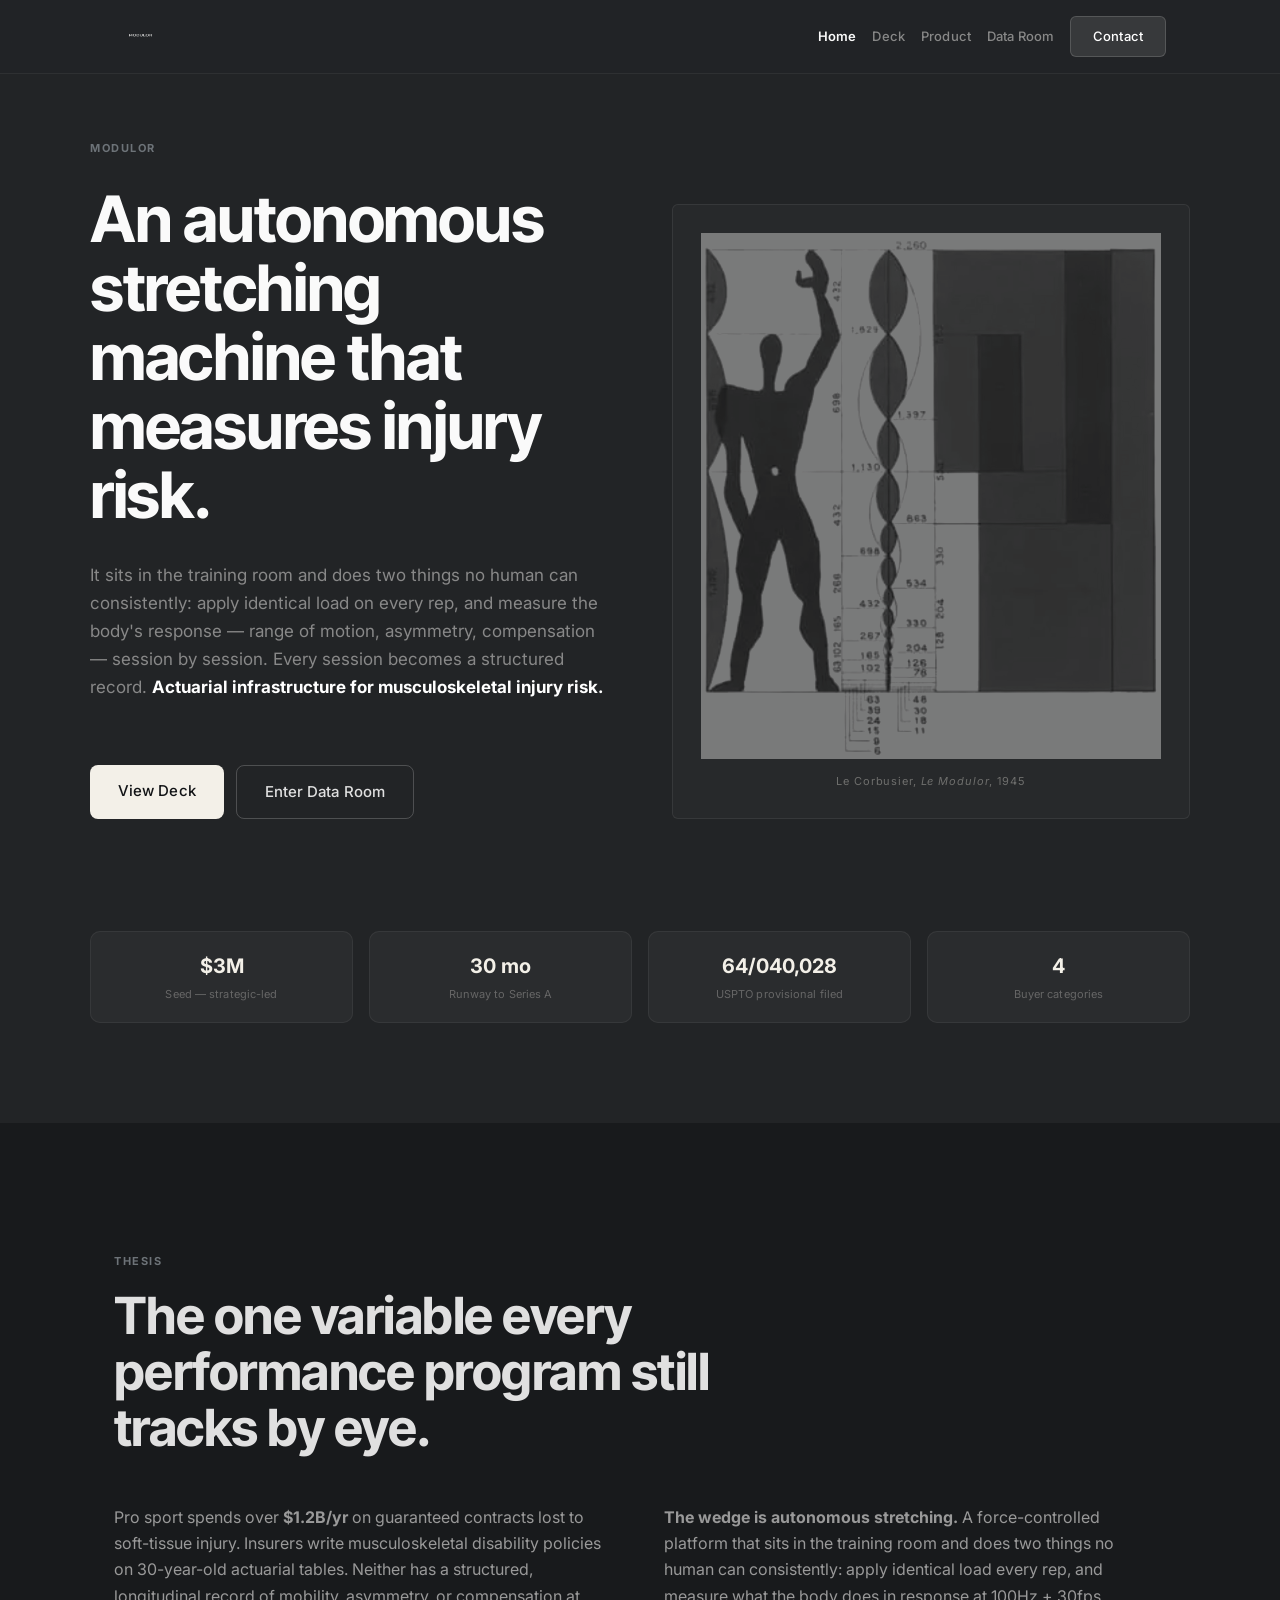
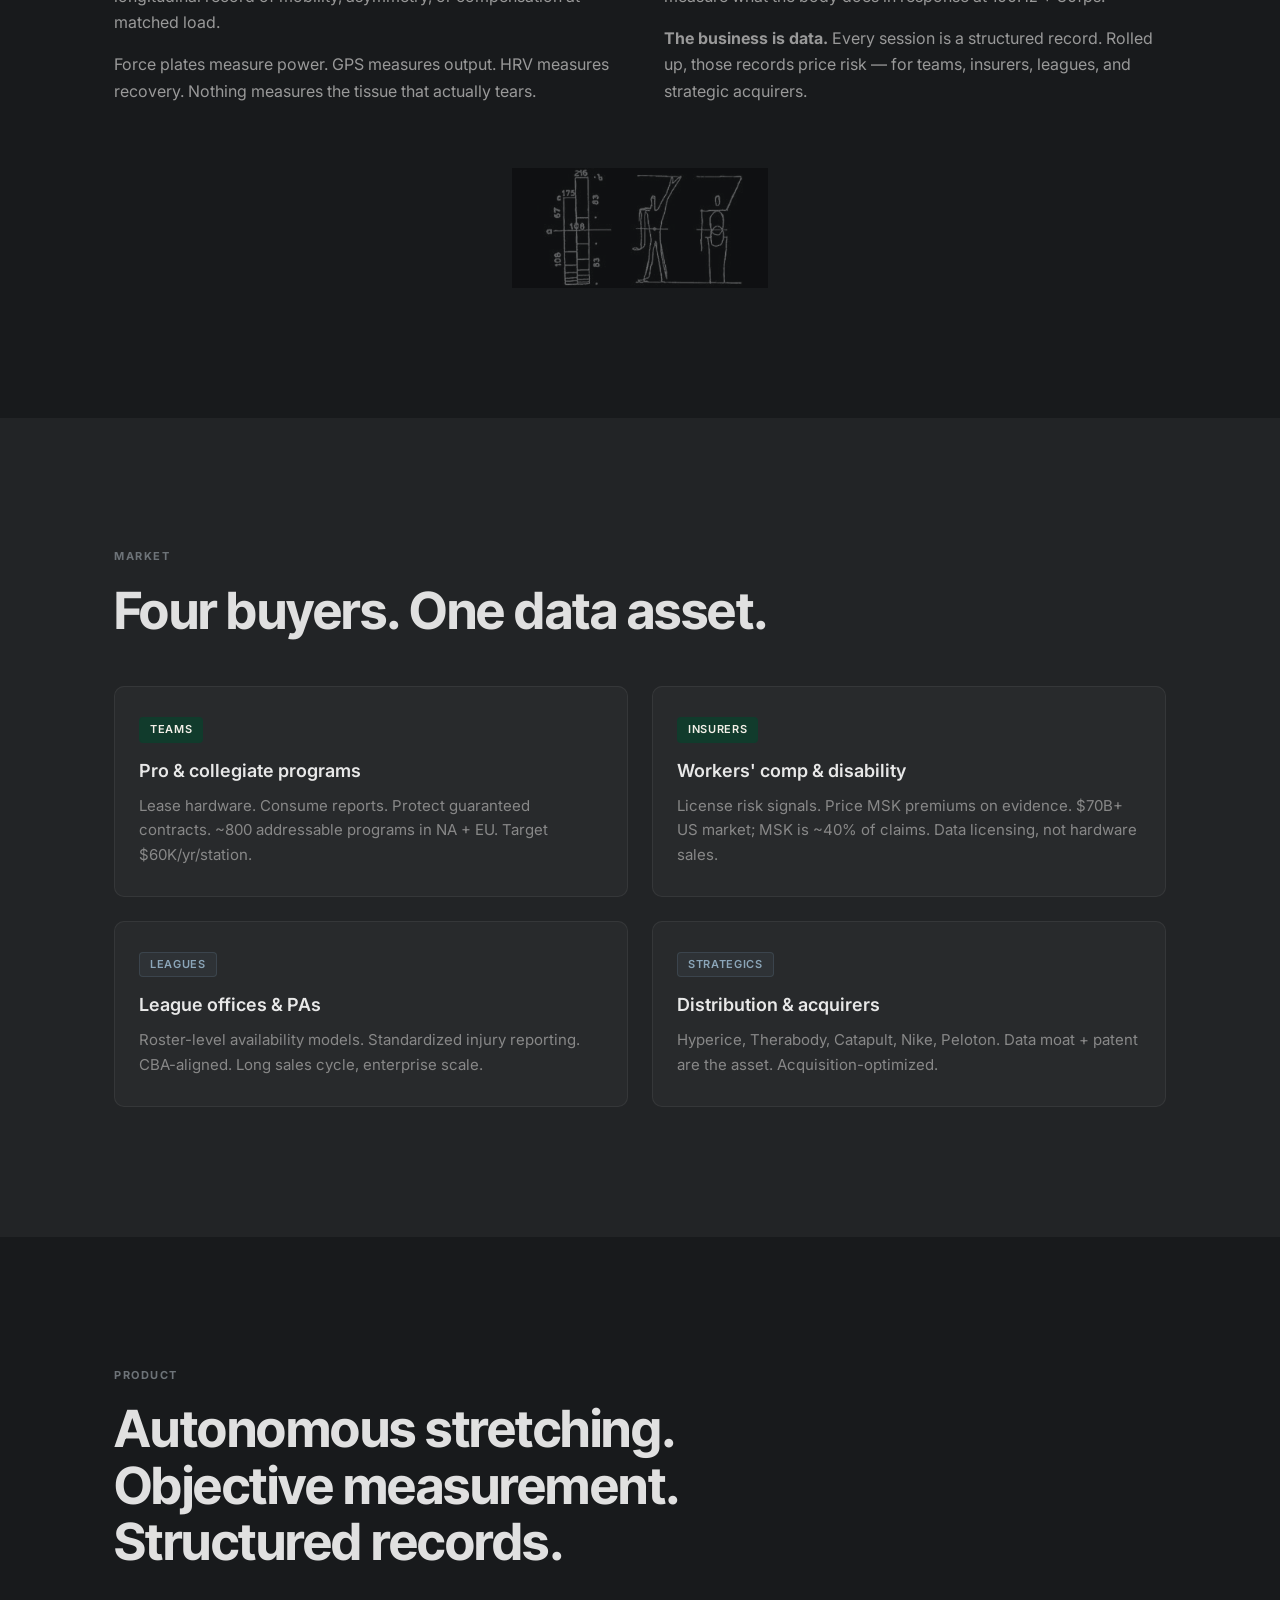
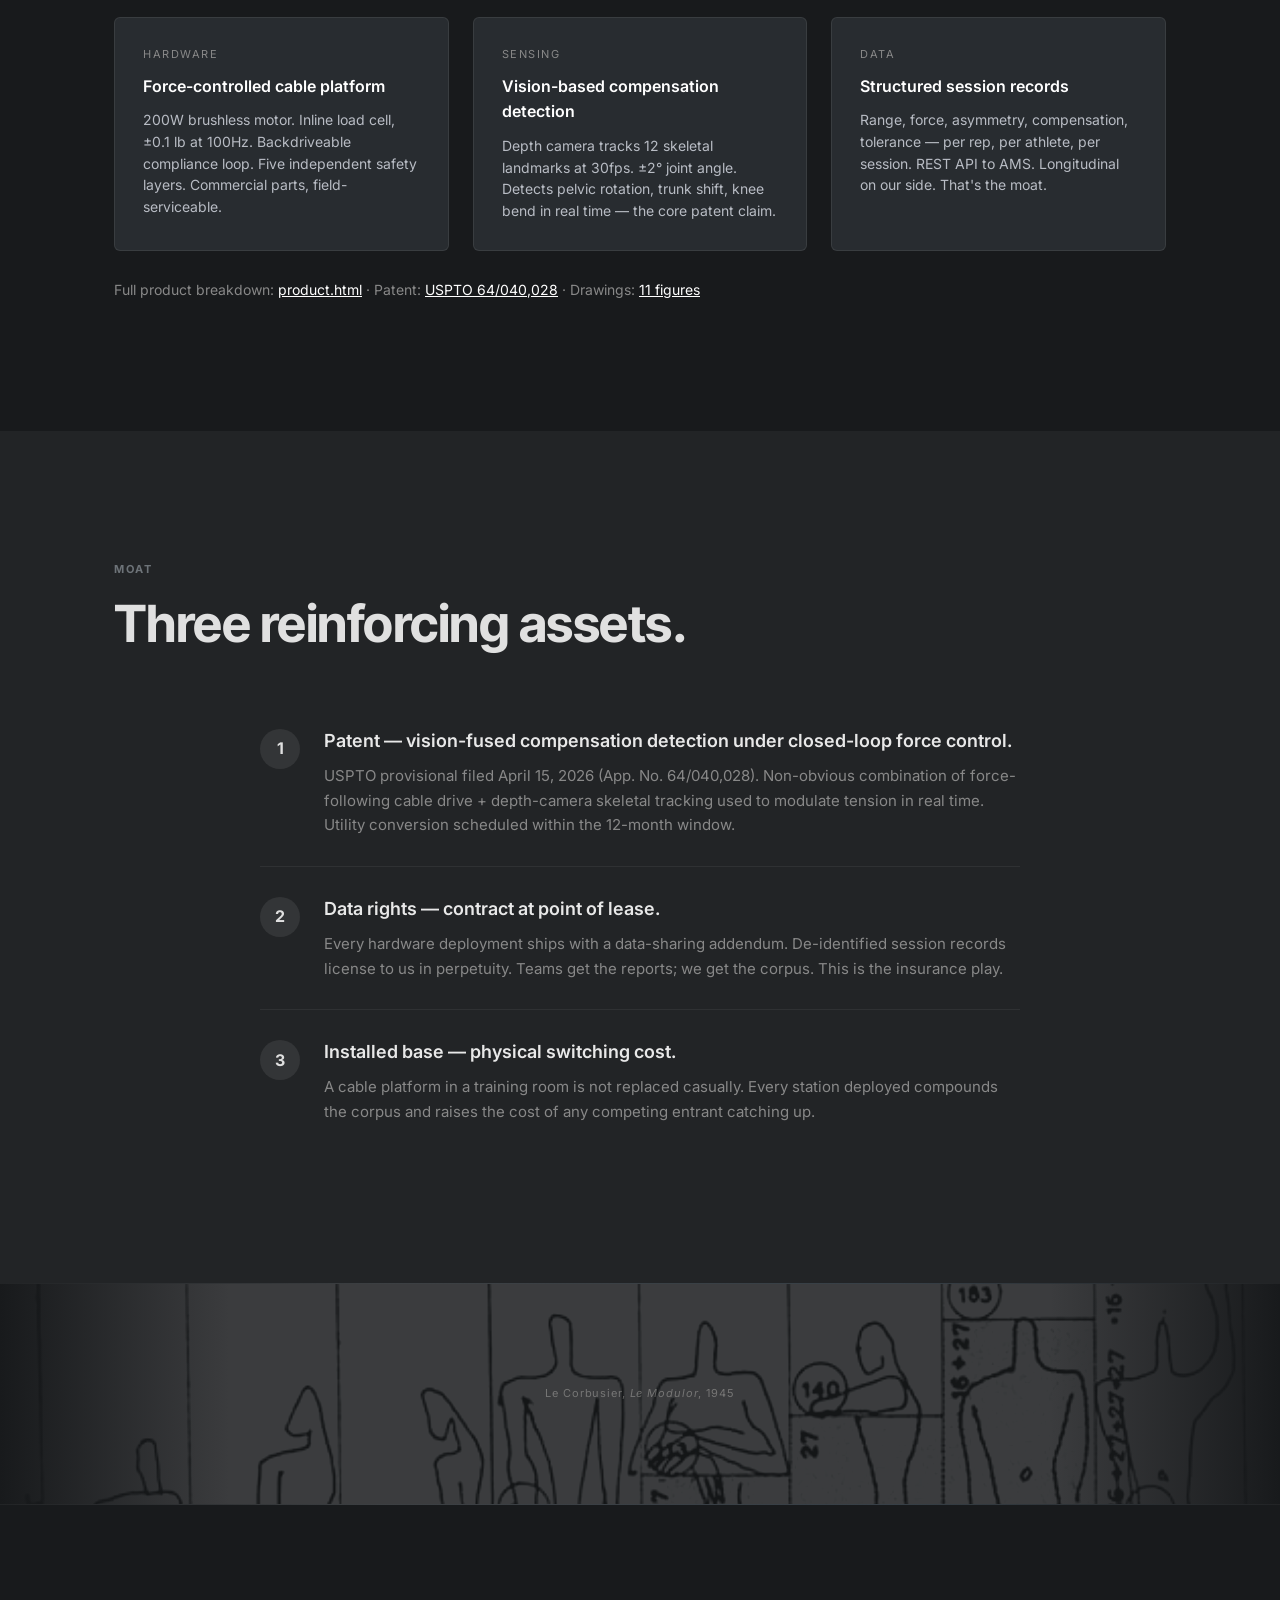
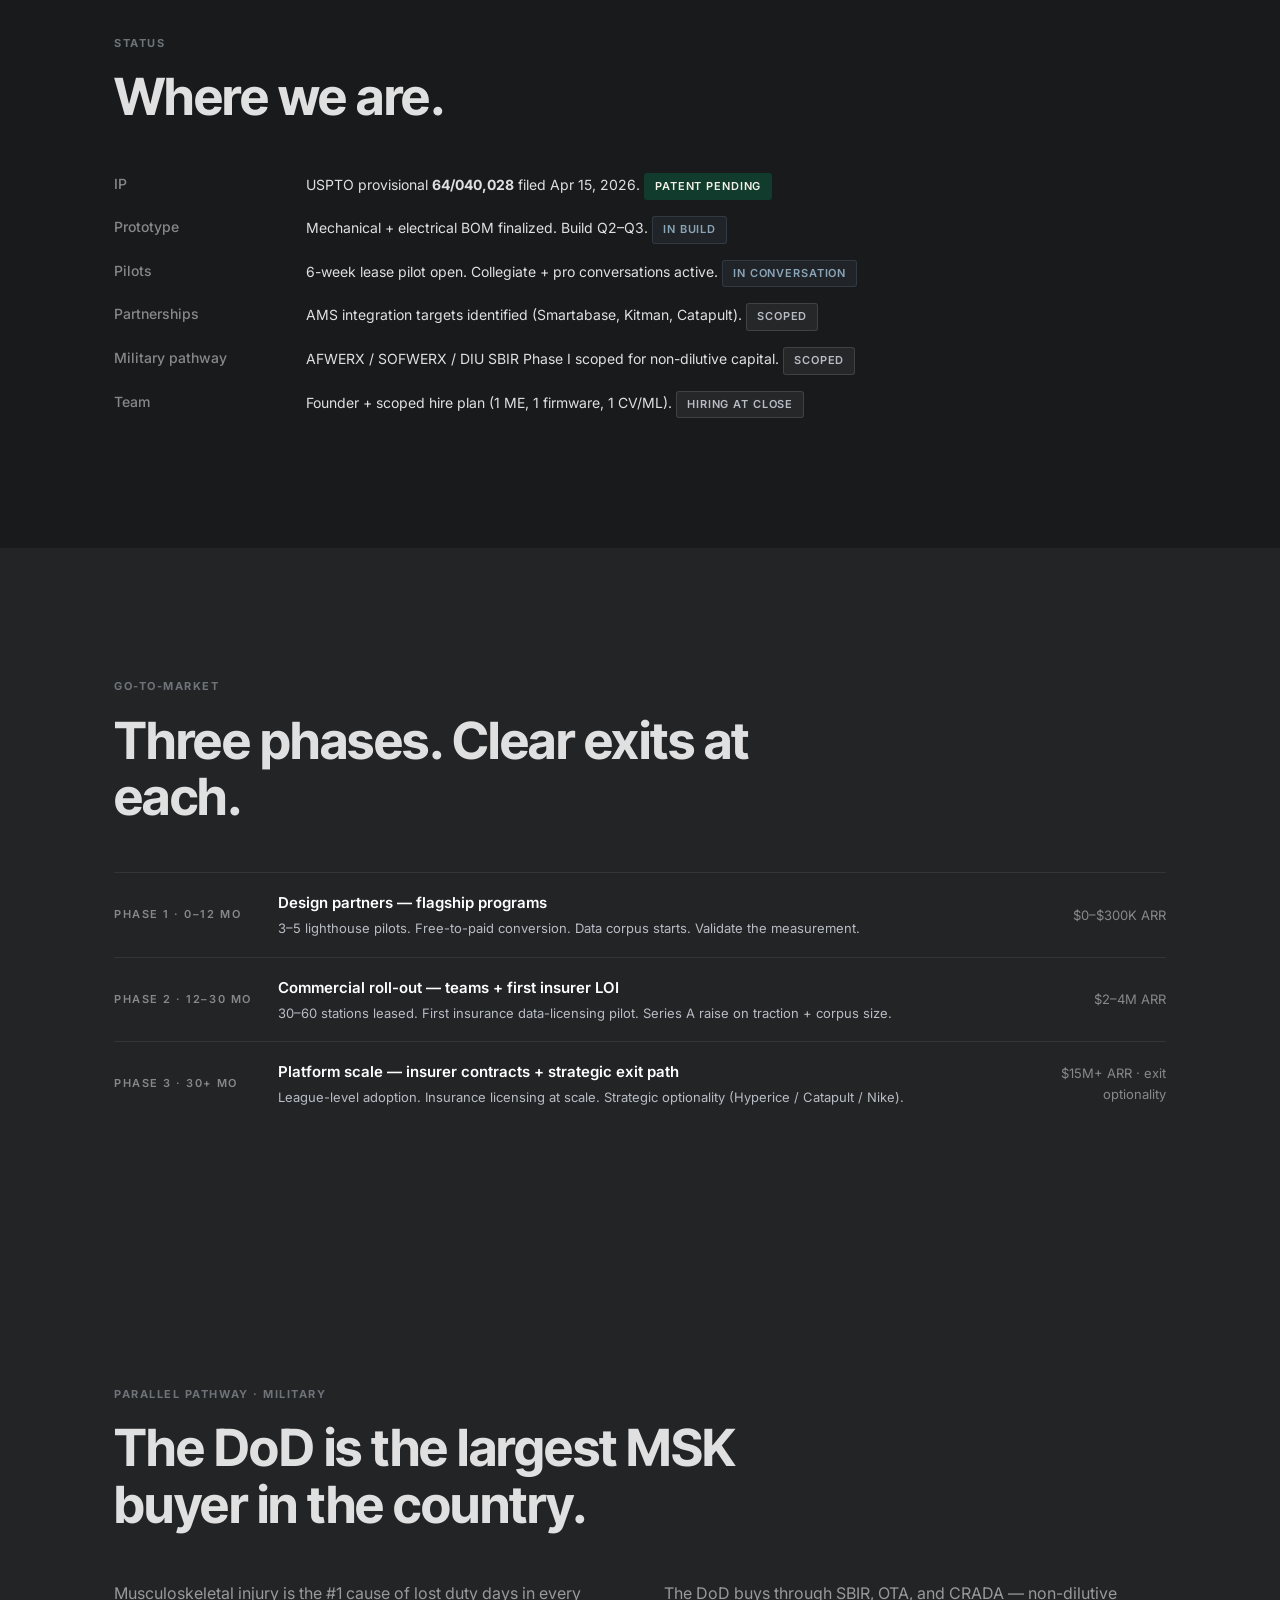
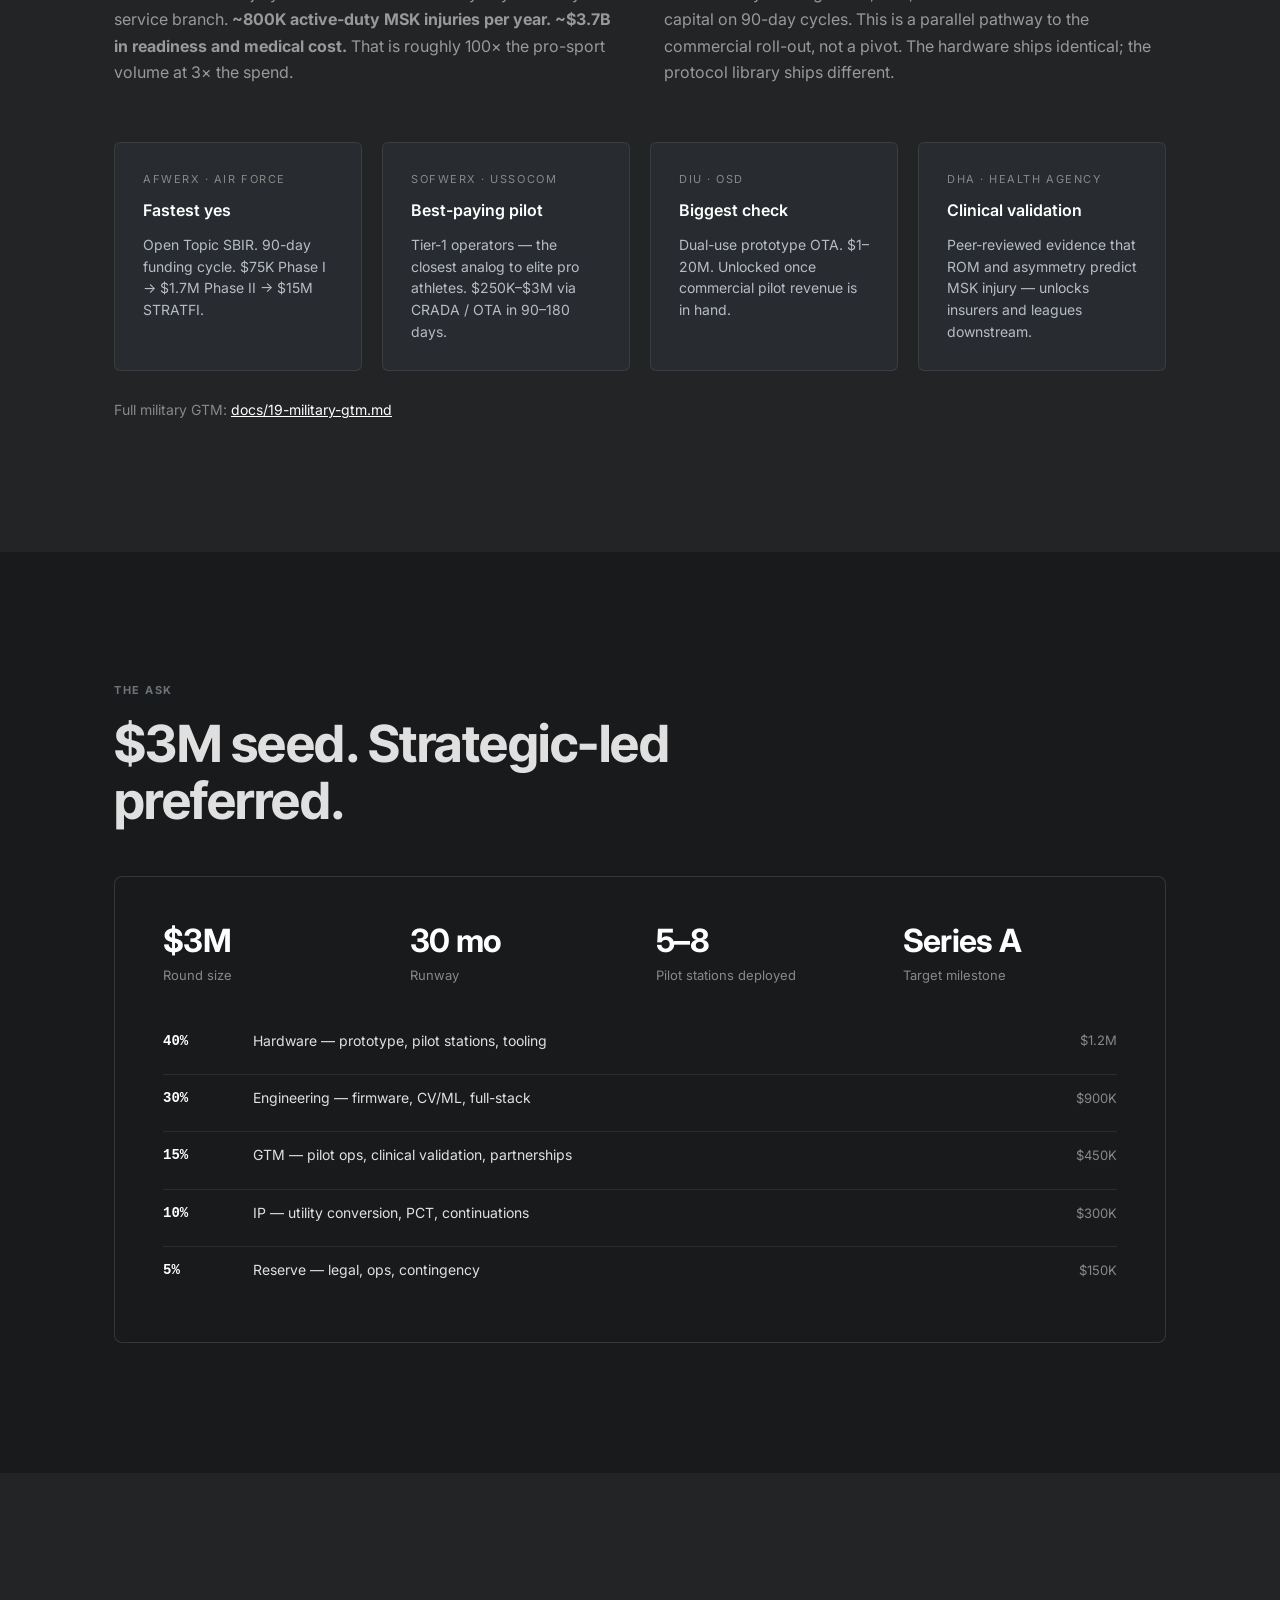
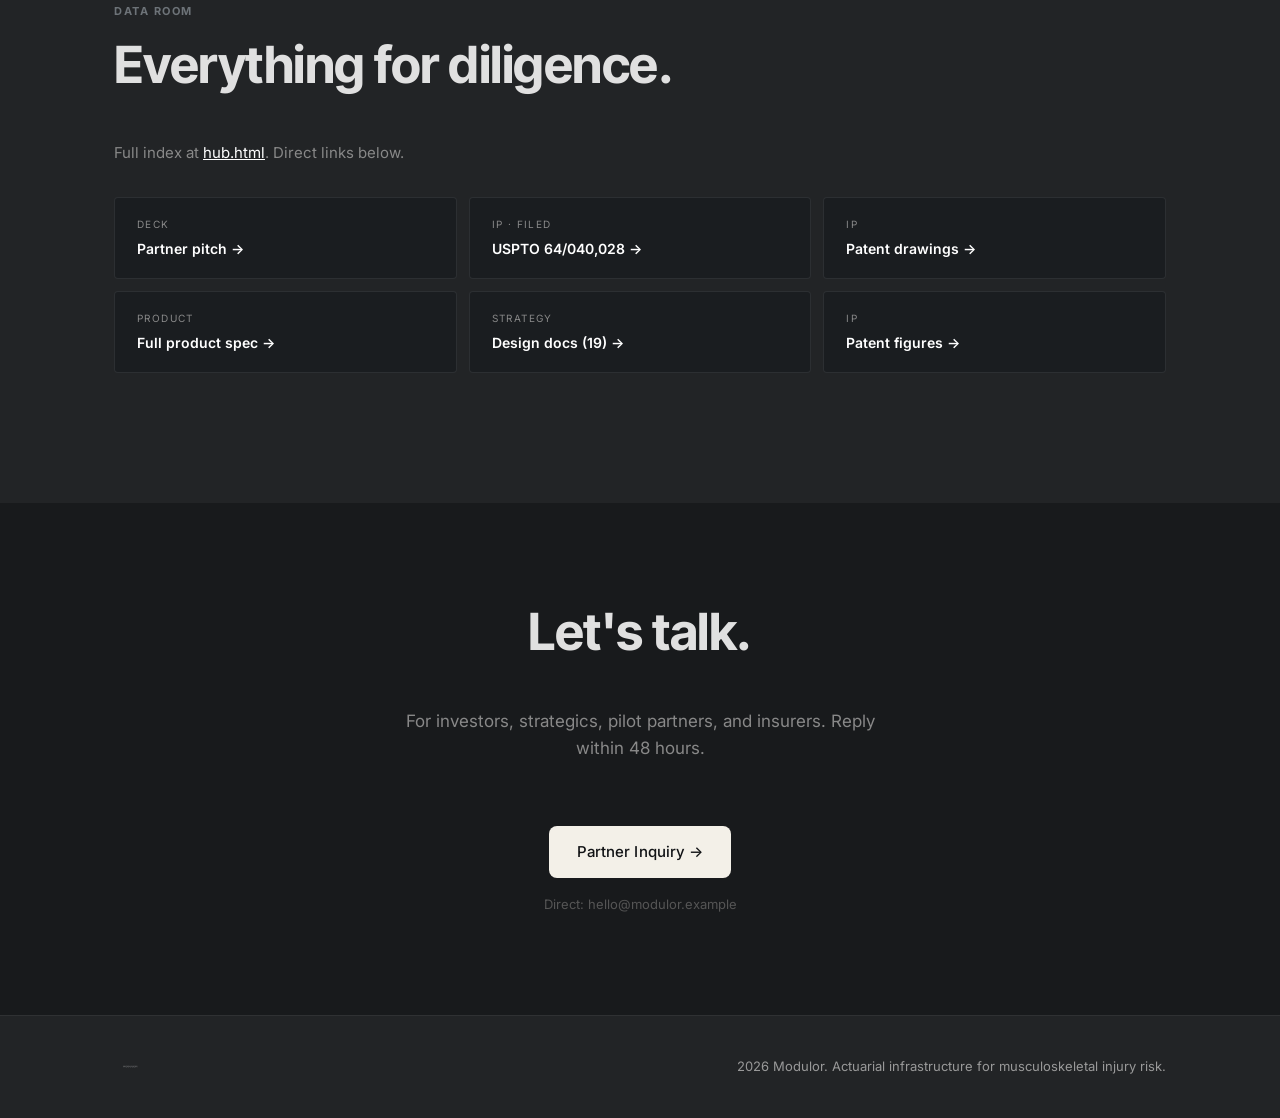
==== commit 16add499: "Lead hero with plain-language headline; surface military pathway Visitors (including non-investor au" ====
--- a/index.html
+++ b/index.html
@@ -68,6 +68,9 @@
         <a href="hub.html" class="nav-link">Data Room</a>
         <a href="feedback.html" class="nav-cta">Contact</a>
       </div>
+      <button class="nav-hamburger" id="navToggle" aria-label="Open menu" aria-expanded="false">
+        <span></span><span></span><span></span>
+      </button>
     </div>
   </nav>
 
@@ -76,8 +79,9 @@
     <div class="hero-content">
       <div class="hero-split">
         <div class="hero-text">
-          <h1>Actuarial infrastructure for musculoskeletal injury risk.</h1>
-          <p class="subtitle">An autonomous, force-controlled platform that captures what performance programs still track by eye — ROM, load, asymmetry, compensation — session by session, at scale.</p>
+          <p class="section-tag" style="margin-bottom:18px;">Modulor</p>
+          <h1>An autonomous stretching machine that measures injury risk.</h1>
+          <p class="subtitle">It sits in the training room and does two things no human can consistently: apply identical load on every rep, and measure the body's response — range of motion, asymmetry, compensation — session by session. Every session becomes a structured record. <strong style="color:#fff;">Actuarial infrastructure for musculoskeletal injury risk.</strong></p>
           <div class="hero-ctas">
             <a href="pitch.html" class="btn btn-primary">View Deck</a>
             <a href="hub.html" class="btn btn-secondary">Enter Data Room</a>
@@ -279,6 +283,45 @@
     </div>
   </section>
 
+  <!-- MILITARY / DoD -->
+  <section class="section" id="military">
+    <div class="container">
+      <p class="section-tag">Parallel Pathway · Military</p>
+      <h2>The DoD is the largest MSK buyer in the country.</h2>
+      <div class="two-col" style="margin-bottom:40px;">
+        <div class="col">
+          <p>Musculoskeletal injury is the #1 cause of lost duty days in every service branch. <strong>~800K active-duty MSK injuries per year. ~$3.7B in readiness and medical cost.</strong> That is roughly 100× the pro-sport volume at 3× the spend.</p>
+        </div>
+        <div class="col">
+          <p>The DoD buys through SBIR, OTA, and CRADA — non-dilutive capital on 90-day cycles. This is a parallel pathway to the commercial roll-out, not a pivot. The hardware ships identical; the protocol library ships different.</p>
+        </div>
+      </div>
+      <div class="inv-grid-4">
+        <div class="inv-card">
+          <div class="inv-label">AFWERX · Air Force</div>
+          <h3>Fastest yes</h3>
+          <p>Open Topic SBIR. 90-day funding cycle. $75K Phase I → $1.7M Phase II → $15M STRATFI.</p>
+        </div>
+        <div class="inv-card">
+          <div class="inv-label">SOFWERX · USSOCOM</div>
+          <h3>Best-paying pilot</h3>
+          <p>Tier-1 operators — the closest analog to elite pro athletes. $250K–$3M via CRADA / OTA in 90–180 days.</p>
+        </div>
+        <div class="inv-card">
+          <div class="inv-label">DIU · OSD</div>
+          <h3>Biggest check</h3>
+          <p>Dual-use prototype OTA. $1–20M. Unlocked once commercial pilot revenue is in hand.</p>
+        </div>
+        <div class="inv-card">
+          <div class="inv-label">DHA · Health Agency</div>
+          <h3>Clinical validation</h3>
+          <p>Peer-reviewed evidence that ROM and asymmetry predict MSK injury — unlocks insurers and leagues downstream.</p>
+        </div>
+      </div>
+      <p style="margin-top:28px; font-size:14px; color:#888;">Full military GTM: <a href="docs/19-military-gtm.md" style="color:#fff; text-decoration:underline;">docs/19-military-gtm.md</a></p>
+    </div>
+  </section>
+
   <!-- THE ASK -->
   <section class="section section-dark" id="ask">
     <div class="container">
@@ -351,5 +394,25 @@
     </div>
   </footer>
 
+
+<script>
+(function(){
+  var btn = document.getElementById('navToggle');
+  if (!btn) return;
+  function close() {
+    document.body.classList.remove('nav-open');
+    btn.setAttribute('aria-expanded', 'false');
+    btn.setAttribute('aria-label', 'Open menu');
+  }
+  btn.addEventListener('click', function() {
+    var open = document.body.classList.toggle('nav-open');
+    btn.setAttribute('aria-expanded', String(open));
+    btn.setAttribute('aria-label', open ? 'Close menu' : 'Open menu');
+  });
+  document.querySelectorAll('.nav-links .nav-link, .nav-links .nav-cta').forEach(function(el) {
+    el.addEventListener('click', close);
+  });
+})();
+</script>
 </body>
 </html>
--- a/style.css
+++ b/style.css
@@ -2769,3 +2769,251 @@
     margin-top: 32px;
   }
 }
+
+
+/* ============================================================
+   MOBILE OPTIMIZATIONS
+   Hamburger nav, iOS fixes, overflow, touch targets, spacing.
+   ============================================================ */
+
+/* Prevent horizontal scroll site-wide */
+html { overflow-x: hidden; }
+body { overflow-x: hidden; }
+
+/* iOS Safari: address-bar-aware viewport height */
+@supports (min-height: 100svh) {
+  .hero { min-height: 100svh; }
+}
+
+/* ── Hamburger button (hidden above 640px) ── */
+.nav-hamburger {
+  display: none;
+  flex-direction: column;
+  justify-content: center;
+  gap: 5px;
+  width: 40px;
+  height: 40px;
+  padding: 9px;
+  margin-left: auto;
+  background: none;
+  border: none;
+  cursor: pointer;
+  position: relative;
+  z-index: 201;
+  flex-shrink: 0;
+}
+
+.nav-hamburger span {
+  display: block;
+  width: 22px;
+  height: 2px;
+  background: #b0b0b0;
+  border-radius: 2px;
+  transition: transform 0.28s ease, opacity 0.22s ease;
+  pointer-events: none;
+}
+
+/* ── 640px: hamburger takes over from inline nav ── */
+@media (max-width: 640px) {
+  .nav-hamburger {
+    display: flex;
+  }
+
+  /* Full-screen overlay */
+  .nav-links {
+    position: fixed;
+    inset: 0;
+    display: flex;
+    flex-direction: column;
+    align-items: center;
+    justify-content: center;
+    gap: 28px;
+    background: rgba(20, 22, 24, 0.97);
+    backdrop-filter: blur(24px);
+    -webkit-backdrop-filter: blur(24px);
+    z-index: 200;
+    opacity: 0;
+    pointer-events: none;
+    transition: opacity 0.28s ease;
+  }
+
+  body.nav-open .nav-links {
+    opacity: 1;
+    pointer-events: auto;
+  }
+
+  body.nav-open {
+    overflow: hidden;
+  }
+
+  /* Large tap targets inside overlay */
+  .nav-links .nav-link {
+    font-size: 22px !important;
+    font-weight: 500 !important;
+    color: #999 !important;
+    letter-spacing: 0 !important;
+    padding: 10px 8px;
+    min-height: 44px;
+    display: flex;
+    align-items: center;
+  }
+
+  .nav-links .nav-link:hover,
+  .nav-links .nav-link.active {
+    color: #fafafa !important;
+  }
+
+  .nav-links .nav-cta {
+    font-size: 16px !important;
+    padding: 13px 36px !important;
+    margin-top: 8px;
+    min-height: 44px;
+  }
+
+  /* Hamburger → X */
+  body.nav-open .nav-hamburger span:nth-child(1) {
+    transform: translateY(7px) rotate(45deg);
+  }
+  body.nav-open .nav-hamburger span:nth-child(2) {
+    opacity: 0;
+    transform: scaleX(0);
+  }
+  body.nav-open .nav-hamburger span:nth-child(3) {
+    transform: translateY(-7px) rotate(-45deg);
+  }
+
+  /* Nav bar itself: just logo + hamburger.
+     Remove backdrop-filter so the fixed overlay child fills the viewport
+     (backdrop-filter creates a containing block that clips position:fixed children). */
+  nav {
+    backdrop-filter: none;
+    -webkit-backdrop-filter: none;
+  }
+  .nav-inner {
+    padding: 12px 16px !important;
+    gap: 0;
+  }
+
+  /* Keep logo readable now that hamburger replaces crowded inline links */
+  .logo span {
+    display: inline !important;
+  }
+
+  /* Tighter container */
+  .container {
+    padding: 0 16px;
+  }
+
+  /* Section spacing */
+  .section {
+    padding: 64px 0;
+  }
+
+  .section-cta {
+    padding: 72px 0;
+  }
+
+  /* Hero */
+  .hero {
+    padding: 80px 16px 48px;
+  }
+}
+
+/* ── Fix inv-kv (Traction section): stack to single column ── */
+@media (max-width: 640px) {
+  .inv-kv {
+    grid-template-columns: 1fr;
+    gap: 0;
+  }
+
+  .inv-kv dt {
+    padding-top: 16px;
+    font-size: 11px;
+    font-weight: 600;
+    text-transform: uppercase;
+    letter-spacing: 0.10em;
+    color: #555;
+    border-top: 1px solid rgba(255,255,255,0.06);
+  }
+
+  .inv-kv dt:first-child {
+    border-top: none;
+    padding-top: 0;
+  }
+
+  .inv-kv dd {
+    padding-bottom: 14px;
+    font-size: 14px;
+    line-height: 1.6;
+    margin: 4px 0 0;
+  }
+}
+
+/* ── Fix ask-big: reduce padding on mobile ── */
+@media (max-width: 640px) {
+  .ask-big {
+    padding: 28px 20px;
+  }
+}
+
+/* ── Corbusier strip: shorter on mobile ── */
+@media (max-width: 640px) {
+  .corbusier-strip {
+    height: 140px;
+  }
+}
+
+/* ── Demo + view tabs: horizontally scrollable ── */
+@media (max-width: 640px) {
+  .demo-tabs,
+  .view-tabs {
+    overflow-x: auto;
+    flex-wrap: nowrap;
+    padding-bottom: 4px;
+    -webkit-overflow-scrolling: touch;
+    scrollbar-width: none;
+  }
+
+  .demo-tabs::-webkit-scrollbar,
+  .view-tabs::-webkit-scrollbar {
+    display: none;
+  }
+
+  .demo-tab,
+  .view-tab {
+    flex-shrink: 0;
+  }
+}
+
+/* ── Touch targets: 44px minimum height ── */
+@media (max-width: 768px) {
+  .btn {
+    min-height: 44px;
+    display: inline-flex;
+    align-items: center;
+    justify-content: center;
+  }
+
+  .nav-cta {
+    min-height: 44px;
+    display: inline-flex;
+    align-items: center;
+  }
+
+  .faq-q {
+    min-height: 56px;
+  }
+
+  .demo-btn .btn {
+    min-height: 44px;
+  }
+}
+
+/* ── Prevent section overflow on small screens ── */
+@media (max-width: 640px) {
+  .section,
+  .section-dark,
+  .section-cta {
+    overflow-x: hidden;
+  }
+}
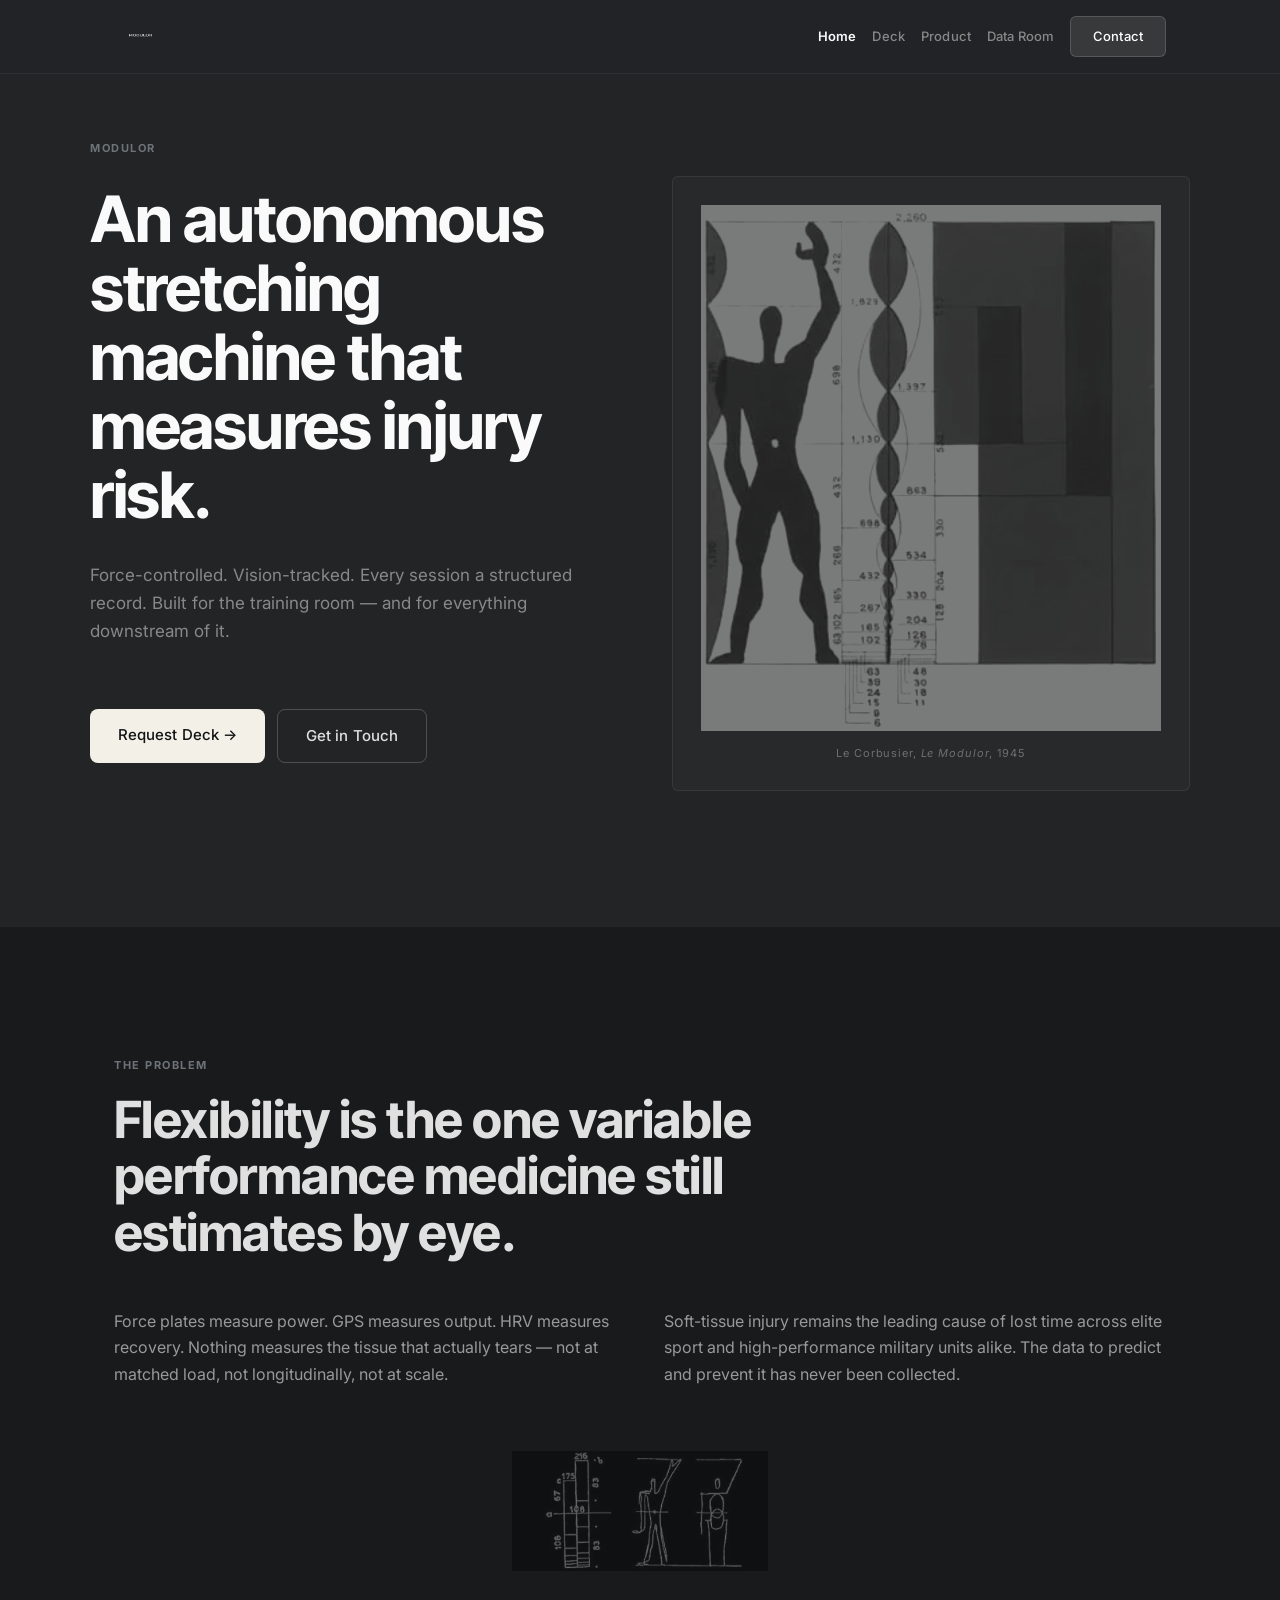
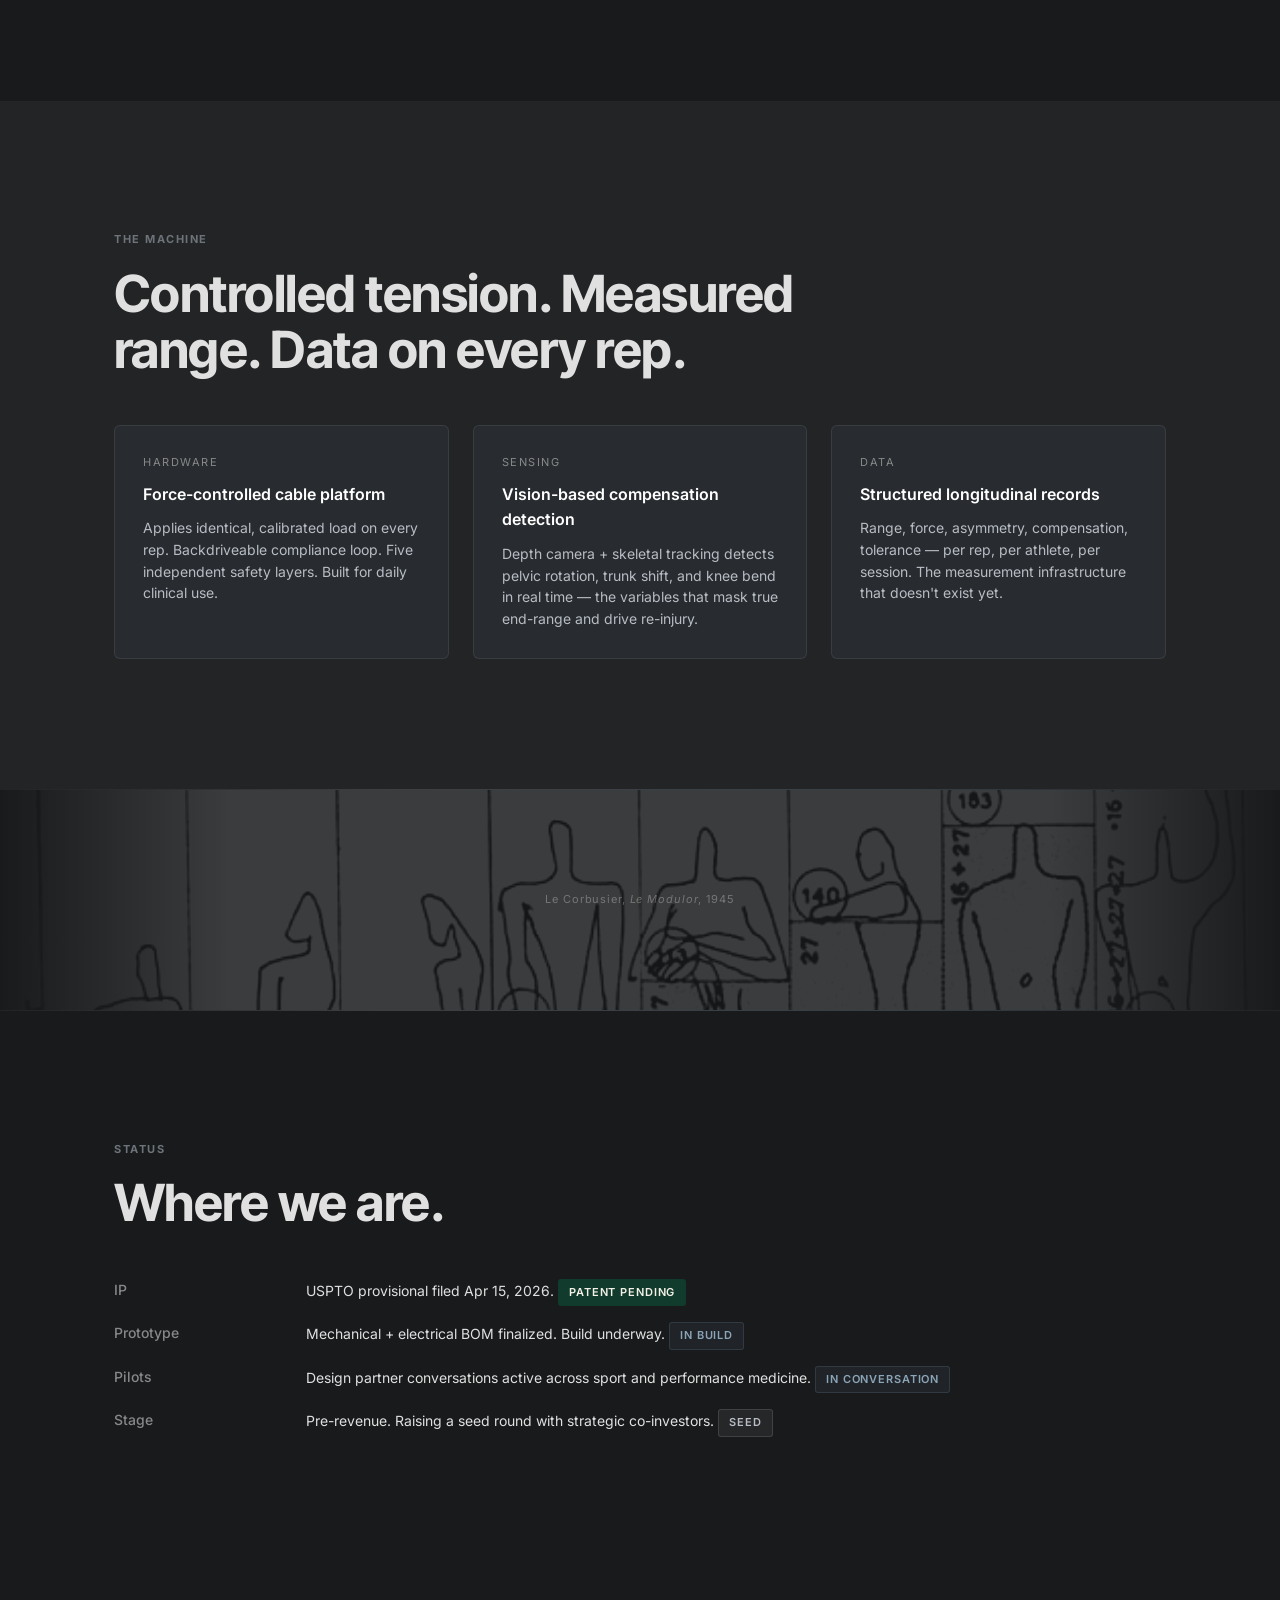
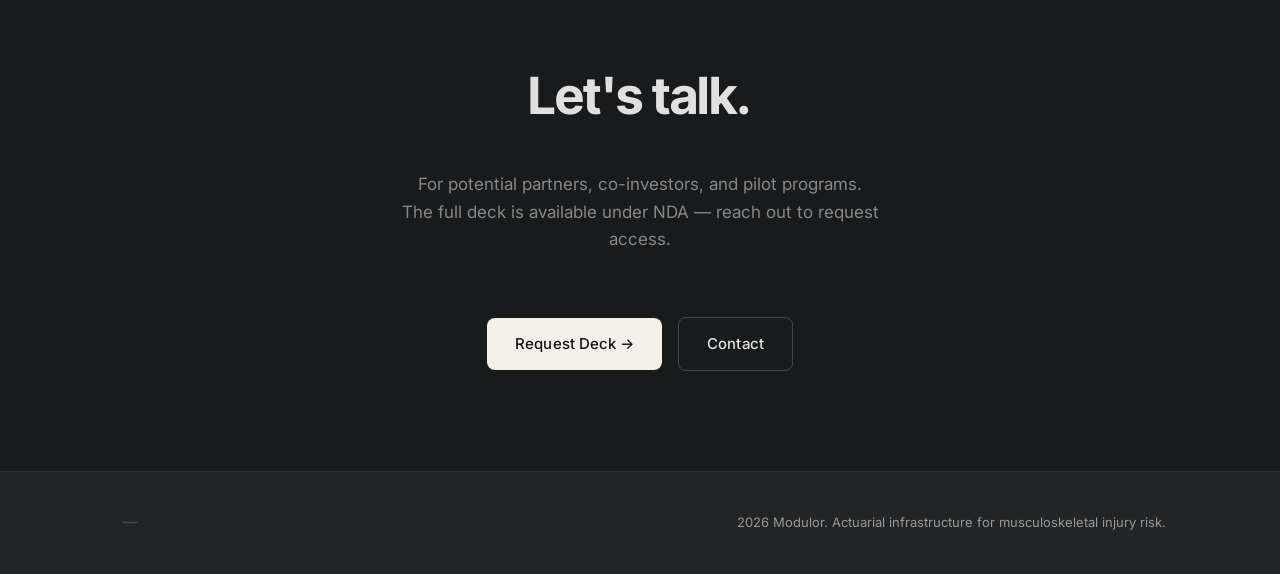
==== commit c98955b8: "Strip homepage back to brand teaser — remove all confidential content Homepage was a full copy of th" ====
--- a/index.html
+++ b/index.html
@@ -81,10 +81,10 @@
         <div class="hero-text">
           <p class="section-tag" style="margin-bottom:18px;">Modulor</p>
           <h1>An autonomous stretching machine that measures injury risk.</h1>
-          <p class="subtitle">It sits in the training room and does two things no human can consistently: apply identical load on every rep, and measure the body's response — range of motion, asymmetry, compensation — session by session. Every session becomes a structured record. <strong style="color:#fff;">Actuarial infrastructure for musculoskeletal injury risk.</strong></p>
+          <p class="subtitle">Force-controlled. Vision-tracked. Every session a structured record. Built for the training room — and for everything downstream of it.</p>
           <div class="hero-ctas">
-            <a href="pitch.html" class="btn btn-primary">View Deck</a>
-            <a href="hub.html" class="btn btn-secondary">Enter Data Room</a>
+            <a href="pitch.html" class="btn btn-primary">Request Deck →</a>
+            <a href="feedback.html" class="btn btn-secondary">Get in Touch</a>
           </div>
         </div>
         <div class="hero-exhibit">
@@ -92,40 +92,20 @@
           <p class="hero-exhibit-caption">Le Corbusier, <em>Le Modulor</em>, 1945</p>
         </div>
       </div>
-      <div class="hero-metrics">
-        <div class="metric-card">
-          <span class="metric-num">$3M</span>
-          <span class="metric-label">Seed — strategic-led</span>
-        </div>
-        <div class="metric-card">
-          <span class="metric-num">30 mo</span>
-          <span class="metric-label">Runway to Series A</span>
-        </div>
-        <div class="metric-card">
-          <span class="metric-num">64/040,028</span>
-          <span class="metric-label">USPTO provisional filed</span>
-        </div>
-        <div class="metric-card">
-          <span class="metric-num">4</span>
-          <span class="metric-label">Buyer categories</span>
-        </div>
-      </div>
     </div>
   </section>
 
   <!-- THESIS -->
   <section class="section section-dark" id="thesis">
     <div class="container">
-      <p class="section-tag">Thesis</p>
-      <h2>The one variable every performance program still tracks by eye.</h2>
+      <p class="section-tag">The Problem</p>
+      <h2>Flexibility is the one variable performance medicine still estimates by eye.</h2>
       <div class="two-col">
         <div class="col">
-          <p>Pro sport spends over <strong>$1.2B/yr</strong> on guaranteed contracts lost to soft-tissue injury. Insurers write musculoskeletal disability policies on 30-year-old actuarial tables. Neither has a structured, longitudinal record of mobility, asymmetry, or compensation at matched load.</p>
-          <p>Force plates measure power. GPS measures output. HRV measures recovery. Nothing measures the tissue that actually tears.</p>
+          <p>Force plates measure power. GPS measures output. HRV measures recovery. Nothing measures the tissue that actually tears — not at matched load, not longitudinally, not at scale.</p>
         </div>
         <div class="col">
-          <p><strong>The wedge is autonomous stretching.</strong> A force-controlled platform that sits in the training room and does two things no human can consistently: apply identical load every rep, and measure what the body does in response at 100Hz + 30fps.</p>
-          <p><strong>The business is data.</strong> Every session is a structured record. Rolled up, those records price risk — for teams, insurers, leagues, and strategic acquirers.</p>
+          <p>Soft-tissue injury remains the leading cause of lost time across elite sport and high-performance military units alike. The data to predict and prevent it has never been collected.</p>
         </div>
       </div>
       <div class="modulor-diagram">
@@ -134,88 +114,26 @@
     </div>
   </section>
 
-  <!-- MARKET -->
-  <section class="section" id="market">
-    <div class="container">
-      <p class="section-tag">Market</p>
-      <h2>Four buyers. One data asset.</h2>
-      <div class="benefit-tiers">
-        <div class="benefit-tier">
-          <div class="benefit-priority high">Teams</div>
-          <h3>Pro &amp; collegiate programs</h3>
-          <p>Lease hardware. Consume reports. Protect guaranteed contracts. ~800 addressable programs in NA + EU. Target $60K/yr/station.</p>
-        </div>
-        <div class="benefit-tier">
-          <div class="benefit-priority high">Insurers</div>
-          <h3>Workers' comp &amp; disability</h3>
-          <p>License risk signals. Price MSK premiums on evidence. $70B+ US market; MSK is ~40% of claims. Data licensing, not hardware sales.</p>
-        </div>
-        <div class="benefit-tier">
-          <div class="benefit-priority med">Leagues</div>
-          <h3>League offices &amp; PAs</h3>
-          <p>Roster-level availability models. Standardized injury reporting. CBA-aligned. Long sales cycle, enterprise scale.</p>
-        </div>
-        <div class="benefit-tier">
-          <div class="benefit-priority med">Strategics</div>
-          <h3>Distribution &amp; acquirers</h3>
-          <p>Hyperice, Therabody, Catapult, Nike, Peloton. Data moat + patent are the asset. Acquisition-optimized.</p>
-        </div>
-      </div>
-    </div>
-  </section>
-
   <!-- PRODUCT -->
-  <section class="section section-dark" id="product">
-    <div class="container">
-      <p class="section-tag">Product</p>
-      <h2>Autonomous stretching. Objective measurement. Structured records.</h2>
+  <section class="section" id="product">
+    <div class="container">
+      <p class="section-tag">The Machine</p>
+      <h2>Controlled tension. Measured range. Data on every rep.</h2>
       <div class="inv-grid-3">
         <div class="inv-card">
           <div class="inv-label">Hardware</div>
           <h3>Force-controlled cable platform</h3>
-          <p>200W brushless motor. Inline load cell, ±0.1 lb at 100Hz. Backdriveable compliance loop. Five independent safety layers. Commercial parts, field-serviceable.</p>
+          <p>Applies identical, calibrated load on every rep. Backdriveable compliance loop. Five independent safety layers. Built for daily clinical use.</p>
         </div>
         <div class="inv-card">
           <div class="inv-label">Sensing</div>
           <h3>Vision-based compensation detection</h3>
-          <p>Depth camera tracks 12 skeletal landmarks at 30fps. ±2° joint angle. Detects pelvic rotation, trunk shift, knee bend in real time — the core patent claim.</p>
+          <p>Depth camera + skeletal tracking detects pelvic rotation, trunk shift, and knee bend in real time — the variables that mask true end-range and drive re-injury.</p>
         </div>
         <div class="inv-card">
           <div class="inv-label">Data</div>
-          <h3>Structured session records</h3>
-          <p>Range, force, asymmetry, compensation, tolerance — per rep, per athlete, per session. REST API to AMS. Longitudinal on our side. That's the moat.</p>
-        </div>
-      </div>
-      <p style="margin-top:28px; font-size:14px; color:#888;">Full product breakdown: <a href="product.html" style="color:#fff; text-decoration:underline;">product.html</a> · Patent: <a href="patent.html" style="color:#fff; text-decoration:underline;">USPTO 64/040,028</a> · Drawings: <a href="drawings.html" style="color:#fff; text-decoration:underline;">11 figures</a></p>
-    </div>
-  </section>
-
-  <!-- MOAT -->
-  <section class="section" id="moat">
-    <div class="container">
-      <p class="section-tag">Moat</p>
-      <h2>Three reinforcing assets.</h2>
-      <div class="value-list">
-        <div class="value-item">
-          <div class="value-num">1</div>
-          <div class="value-body">
-            <h3>Patent — vision-fused compensation detection under closed-loop force control.</h3>
-            <p>USPTO provisional filed April 15, 2026 (App. No. 64/040,028). Non-obvious combination of force-following cable drive + depth-camera skeletal tracking used to modulate tension in real time. Utility conversion scheduled within the 12-month window.</p>
-          </div>
-        </div>
-        <div class="value-item">
-          <div class="value-num">2</div>
-          <div class="value-body">
-            <h3>Data rights — contract at point of lease.</h3>
-            <p>Every hardware deployment ships with a data-sharing addendum. De-identified session records license to us in perpetuity. Teams get the reports; we get the corpus. This is the insurance play.</p>
-          </div>
-        </div>
-        <div class="value-item">
-          <div class="value-num">3</div>
-          <div class="value-body">
-            <h3>Installed base — physical switching cost.</h3>
-            <p>A cable platform in a training room is not replaced casually. Every station deployed compounds the corpus and raises the cost of any competing entrant catching up.</p>
-          </div>
+          <h3>Structured longitudinal records</h3>
+          <p>Range, force, asymmetry, compensation, tolerance — per rep, per athlete, per session. The measurement infrastructure that doesn't exist yet.</p>
         </div>
       </div>
     </div>
@@ -229,148 +147,21 @@
   </div>
   <div class="proportion-rule"></div>
 
-  <!-- TRACTION -->
+  <!-- STATUS -->
   <section class="section section-dark" id="traction">
     <div class="container">
       <p class="section-tag">Status</p>
       <h2>Where we are.</h2>
       <dl class="inv-kv">
         <dt>IP</dt>
-        <dd>USPTO provisional <strong>64/040,028</strong> filed Apr 15, 2026. <span class="inv-pill">Patent pending</span></dd>
+        <dd>USPTO provisional filed Apr 15, 2026. <span class="inv-pill">Patent pending</span></dd>
         <dt>Prototype</dt>
-        <dd>Mechanical + electrical BOM finalized. Build Q2–Q3. <span class="inv-pill pending">In build</span></dd>
+        <dd>Mechanical + electrical BOM finalized. Build underway. <span class="inv-pill pending">In build</span></dd>
         <dt>Pilots</dt>
-        <dd>6-week lease pilot open. Collegiate + pro conversations active. <span class="inv-pill pending">In conversation</span></dd>
-        <dt>Partnerships</dt>
-        <dd>AMS integration targets identified (Smartabase, Kitman, Catapult). <span class="inv-pill neutral">Scoped</span></dd>
-        <dt>Military pathway</dt>
-        <dd>AFWERX / SOFWERX / DIU SBIR Phase I scoped for non-dilutive capital. <span class="inv-pill neutral">Scoped</span></dd>
-        <dt>Team</dt>
-        <dd>Founder + scoped hire plan (1 ME, 1 firmware, 1 CV/ML). <span class="inv-pill neutral">Hiring at close</span></dd>
+        <dd>Design partner conversations active across sport and performance medicine. <span class="inv-pill pending">In conversation</span></dd>
+        <dt>Stage</dt>
+        <dd>Pre-revenue. Raising a seed round with strategic co-investors. <span class="inv-pill neutral">Seed</span></dd>
       </dl>
-    </div>
-  </section>
-
-  <!-- GTM -->
-  <section class="section" id="gtm">
-    <div class="container">
-      <p class="section-tag">Go-to-Market</p>
-      <h2>Three phases. Clear exits at each.</h2>
-      <div class="inv-row">
-        <div class="inv-phase">Phase 1 · 0–12 mo</div>
-        <div class="inv-phase-body">
-          <h4>Design partners — flagship programs</h4>
-          <p>3–5 lighthouse pilots. Free-to-paid conversion. Data corpus starts. Validate the measurement.</p>
-        </div>
-        <div class="inv-phase-target">$0–$300K ARR</div>
-      </div>
-      <div class="inv-row">
-        <div class="inv-phase">Phase 2 · 12–30 mo</div>
-        <div class="inv-phase-body">
-          <h4>Commercial roll-out — teams + first insurer LOI</h4>
-          <p>30–60 stations leased. First insurance data-licensing pilot. Series A raise on traction + corpus size.</p>
-        </div>
-        <div class="inv-phase-target">$2–4M ARR</div>
-      </div>
-      <div class="inv-row">
-        <div class="inv-phase">Phase 3 · 30+ mo</div>
-        <div class="inv-phase-body">
-          <h4>Platform scale — insurer contracts + strategic exit path</h4>
-          <p>League-level adoption. Insurance licensing at scale. Strategic optionality (Hyperice / Catapult / Nike).</p>
-        </div>
-        <div class="inv-phase-target">$15M+ ARR · exit optionality</div>
-      </div>
-    </div>
-  </section>
-
-  <!-- MILITARY / DoD -->
-  <section class="section" id="military">
-    <div class="container">
-      <p class="section-tag">Parallel Pathway · Military</p>
-      <h2>The DoD is the largest MSK buyer in the country.</h2>
-      <div class="two-col" style="margin-bottom:40px;">
-        <div class="col">
-          <p>Musculoskeletal injury is the #1 cause of lost duty days in every service branch. <strong>~800K active-duty MSK injuries per year. ~$3.7B in readiness and medical cost.</strong> That is roughly 100× the pro-sport volume at 3× the spend.</p>
-        </div>
-        <div class="col">
-          <p>The DoD buys through SBIR, OTA, and CRADA — non-dilutive capital on 90-day cycles. This is a parallel pathway to the commercial roll-out, not a pivot. The hardware ships identical; the protocol library ships different.</p>
-        </div>
-      </div>
-      <div class="inv-grid-4">
-        <div class="inv-card">
-          <div class="inv-label">AFWERX · Air Force</div>
-          <h3>Fastest yes</h3>
-          <p>Open Topic SBIR. 90-day funding cycle. $75K Phase I → $1.7M Phase II → $15M STRATFI.</p>
-        </div>
-        <div class="inv-card">
-          <div class="inv-label">SOFWERX · USSOCOM</div>
-          <h3>Best-paying pilot</h3>
-          <p>Tier-1 operators — the closest analog to elite pro athletes. $250K–$3M via CRADA / OTA in 90–180 days.</p>
-        </div>
-        <div class="inv-card">
-          <div class="inv-label">DIU · OSD</div>
-          <h3>Biggest check</h3>
-          <p>Dual-use prototype OTA. $1–20M. Unlocked once commercial pilot revenue is in hand.</p>
-        </div>
-        <div class="inv-card">
-          <div class="inv-label">DHA · Health Agency</div>
-          <h3>Clinical validation</h3>
-          <p>Peer-reviewed evidence that ROM and asymmetry predict MSK injury — unlocks insurers and leagues downstream.</p>
-        </div>
-      </div>
-      <p style="margin-top:28px; font-size:14px; color:#888;">Full military GTM: <a href="docs/19-military-gtm.md" style="color:#fff; text-decoration:underline;">docs/19-military-gtm.md</a></p>
-    </div>
-  </section>
-
-  <!-- THE ASK -->
-  <section class="section section-dark" id="ask">
-    <div class="container">
-      <p class="section-tag">The Ask</p>
-      <h2>$3M seed. Strategic-led preferred.</h2>
-      <div class="ask-big">
-        <div class="ask-stack">
-          <div class="ask-stat">
-            <div class="inv-bignum">$3M</div>
-            <div class="inv-bignum-label">Round size</div>
-          </div>
-          <div class="ask-stat">
-            <div class="inv-bignum">30 mo</div>
-            <div class="inv-bignum-label">Runway</div>
-          </div>
-          <div class="ask-stat">
-            <div class="inv-bignum">5–8</div>
-            <div class="inv-bignum-label">Pilot stations deployed</div>
-          </div>
-          <div class="ask-stat">
-            <div class="inv-bignum">Series A</div>
-            <div class="inv-bignum-label">Target milestone</div>
-          </div>
-        </div>
-        <div class="use-of-funds">
-          <div class="use-row"><div class="use-pct">40%</div><div class="use-label">Hardware — prototype, pilot stations, tooling</div><div class="use-detail">$1.2M</div></div>
-          <div class="use-row"><div class="use-pct">30%</div><div class="use-label">Engineering — firmware, CV/ML, full-stack</div><div class="use-detail">$900K</div></div>
-          <div class="use-row"><div class="use-pct">15%</div><div class="use-label">GTM — pilot ops, clinical validation, partnerships</div><div class="use-detail">$450K</div></div>
-          <div class="use-row"><div class="use-pct">10%</div><div class="use-label">IP — utility conversion, PCT, continuations</div><div class="use-detail">$300K</div></div>
-          <div class="use-row"><div class="use-pct">5%</div><div class="use-label">Reserve — legal, ops, contingency</div><div class="use-detail">$150K</div></div>
-        </div>
-      </div>
-    </div>
-  </section>
-
-  <!-- DATA ROOM -->
-  <section class="section" id="dataroom">
-    <div class="container">
-      <p class="section-tag">Data Room</p>
-      <h2>Everything for diligence.</h2>
-      <p style="max-width:620px; color:#888; font-size:15px; margin-bottom:32px;">Full index at <a href="hub.html" style="color:#fff; text-decoration:underline;">hub.html</a>. Direct links below.</p>
-      <div class="inv-dr-grid">
-        <a class="inv-dr" href="pitch.html"><div class="inv-dr-tag">Deck</div><div class="inv-dr-title">Partner pitch →</div></a>
-        <a class="inv-dr" href="patent.html"><div class="inv-dr-tag">IP · Filed</div><div class="inv-dr-title">USPTO 64/040,028 →</div></a>
-        <a class="inv-dr" href="drawings.html"><div class="inv-dr-tag">IP</div><div class="inv-dr-title">Patent drawings →</div></a>
-        <a class="inv-dr" href="product.html"><div class="inv-dr-tag">Product</div><div class="inv-dr-title">Full product spec →</div></a>
-        <a class="inv-dr" href="docs/"><div class="inv-dr-tag">Strategy</div><div class="inv-dr-title">Design docs (19) →</div></a>
-        <a class="inv-dr" href="figures/"><div class="inv-dr-tag">IP</div><div class="inv-dr-title">Patent figures →</div></a>
-      </div>
     </div>
   </section>
 
@@ -378,9 +169,9 @@
   <section class="section section-cta" id="contact">
     <div class="container">
       <h2>Let's talk.</h2>
-      <p class="cta-sub">For investors, strategics, pilot partners, and insurers. Reply within 48 hours.</p>
-      <a href="feedback.html" class="btn btn-primary" style="margin-top:24px;">Partner Inquiry →</a>
-      <p class="form-note">Direct: hello@modulor.example</p>
+      <p class="cta-sub">For potential partners, co-investors, and pilot programs.<br>The full deck is available under NDA — reach out to request access.</p>
+      <a href="pitch.html" class="btn btn-primary" style="margin-top:24px;">Request Deck →</a>
+      <a href="feedback.html" class="btn btn-secondary" style="margin-top:24px; margin-left:12px;">Contact</a>
     </div>
   </section>
 
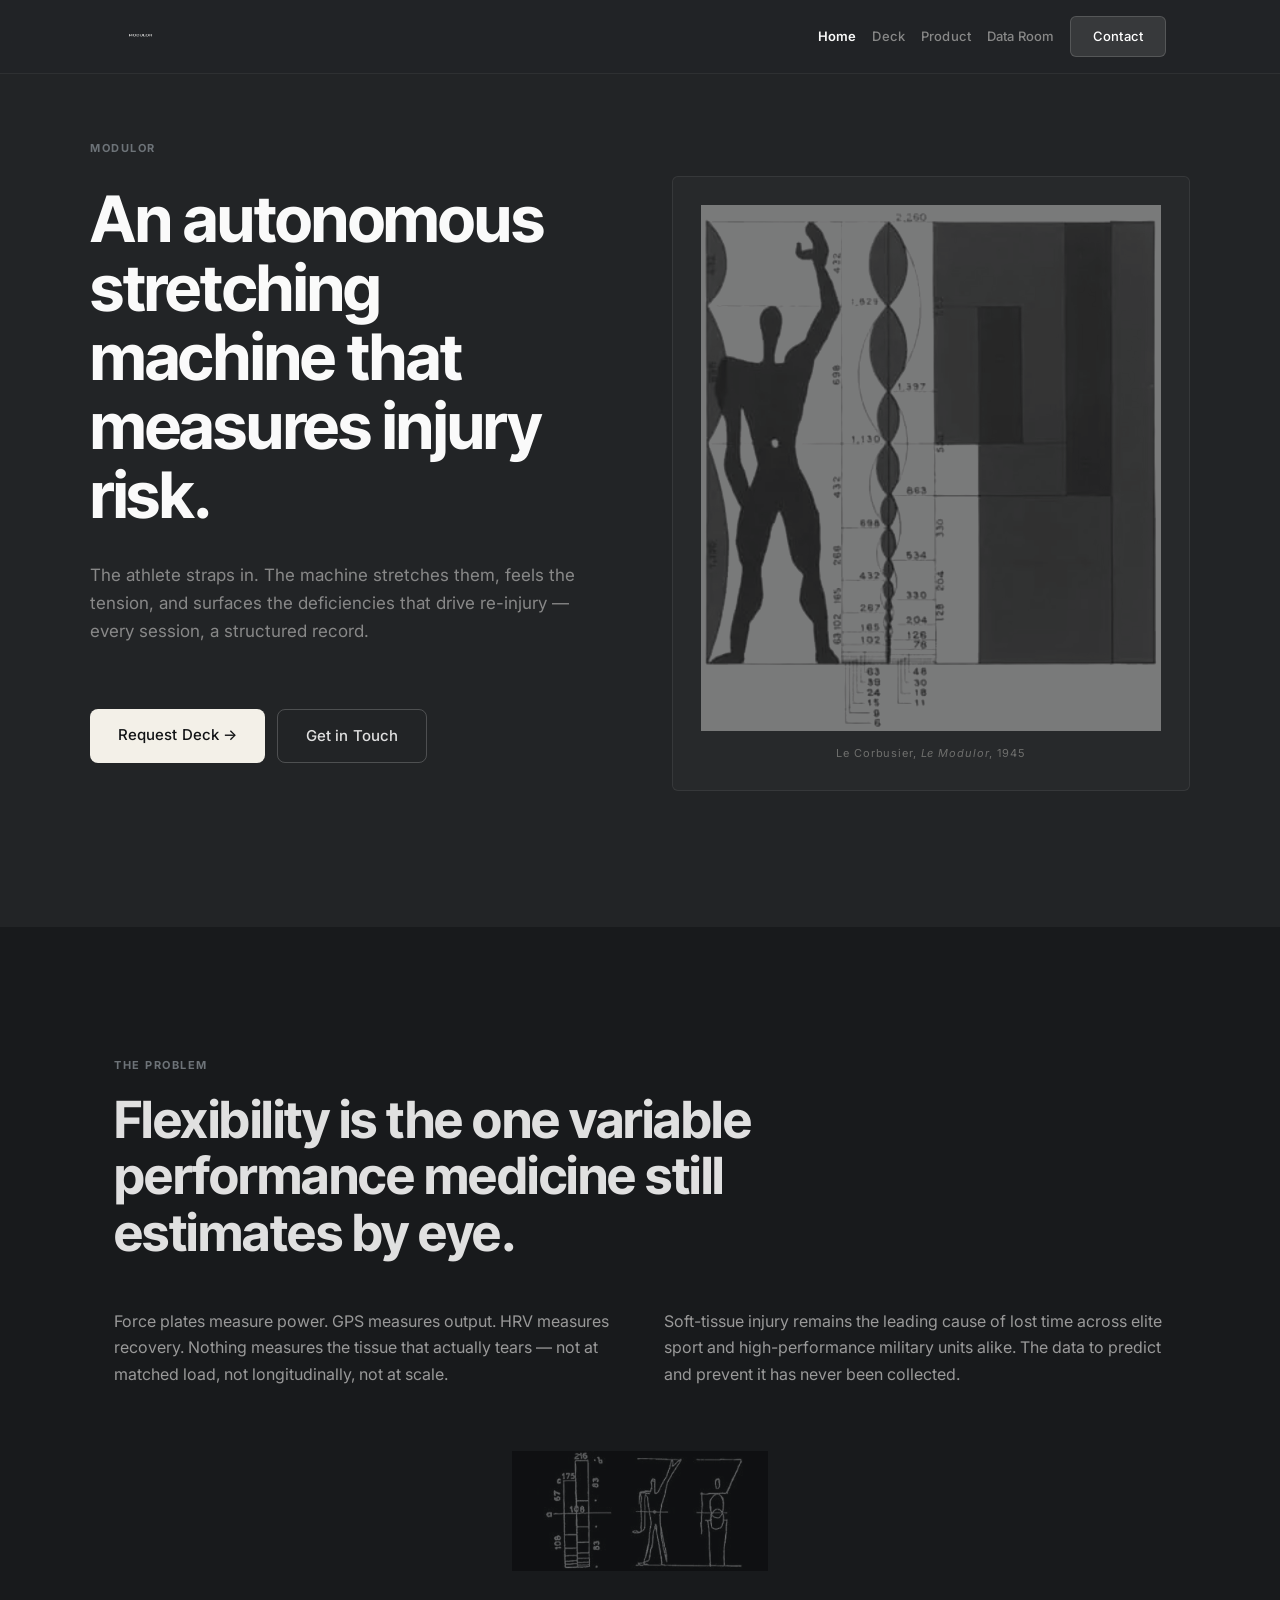
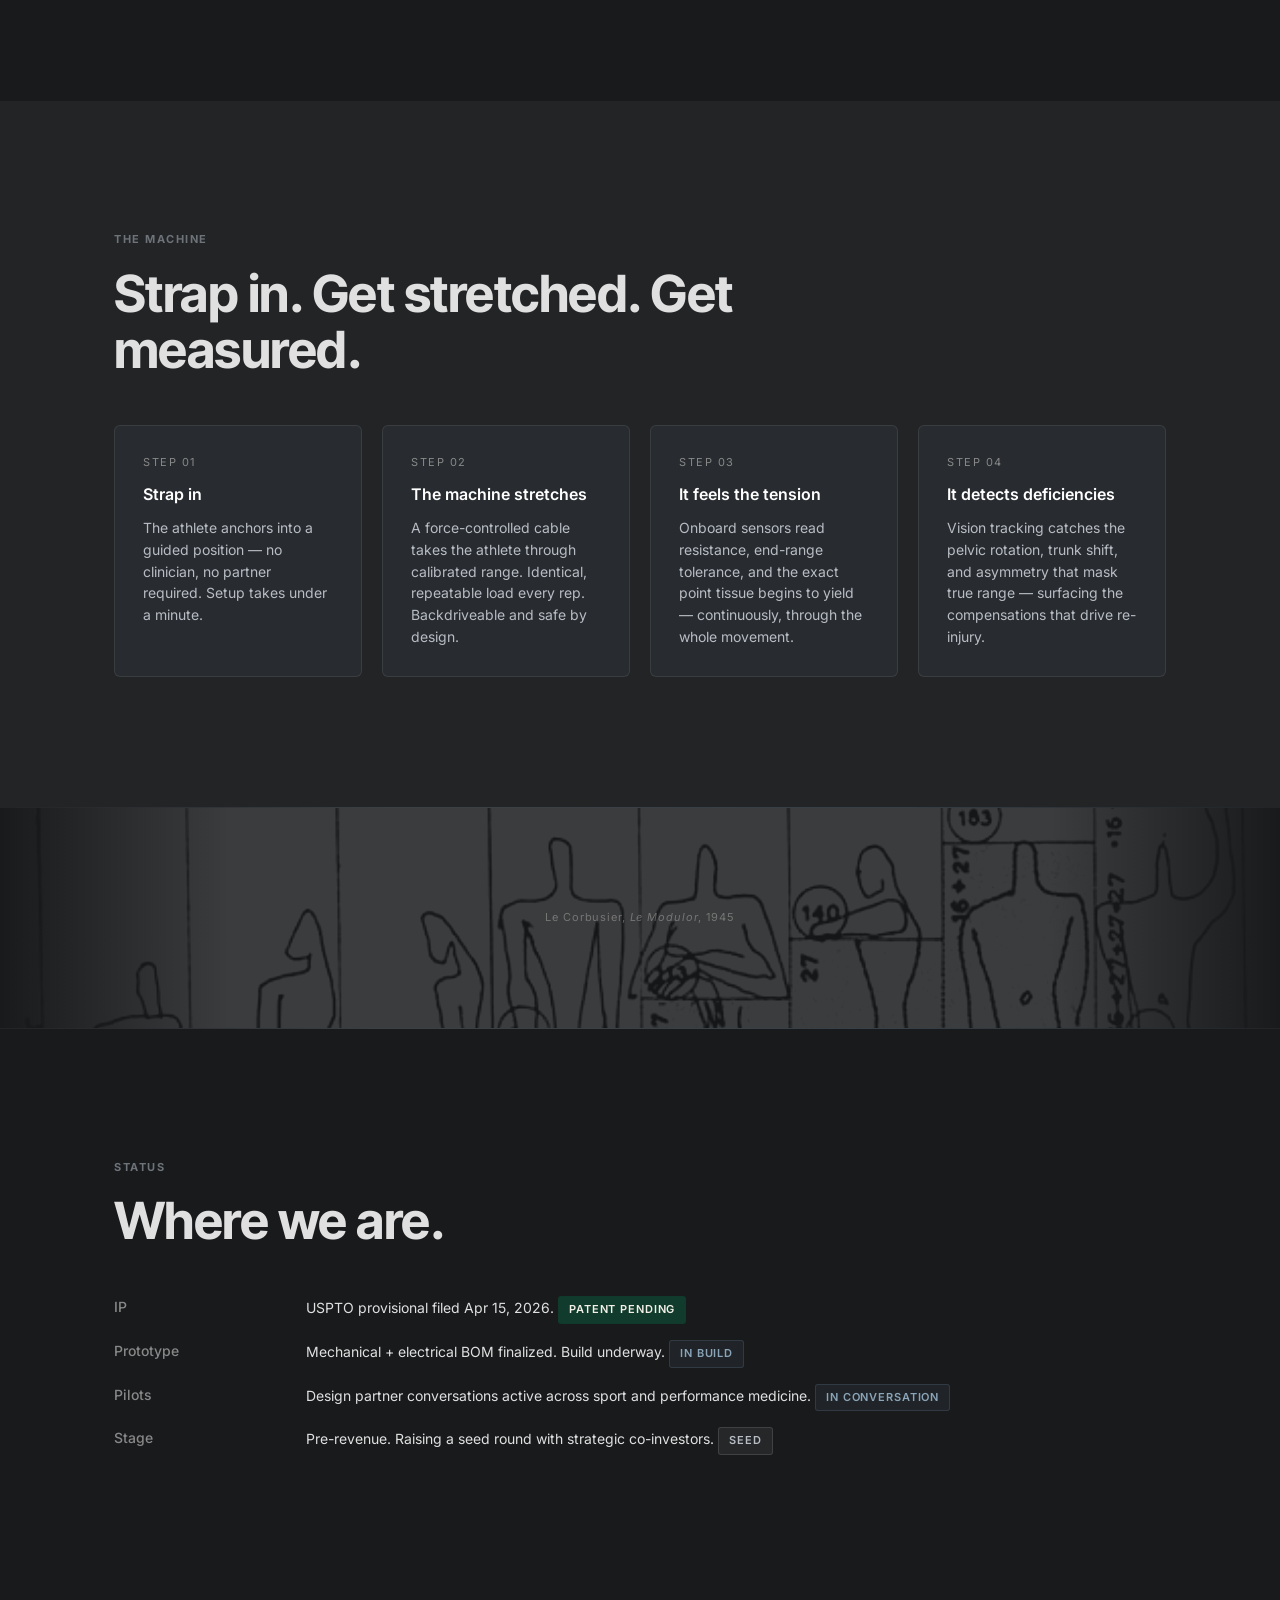
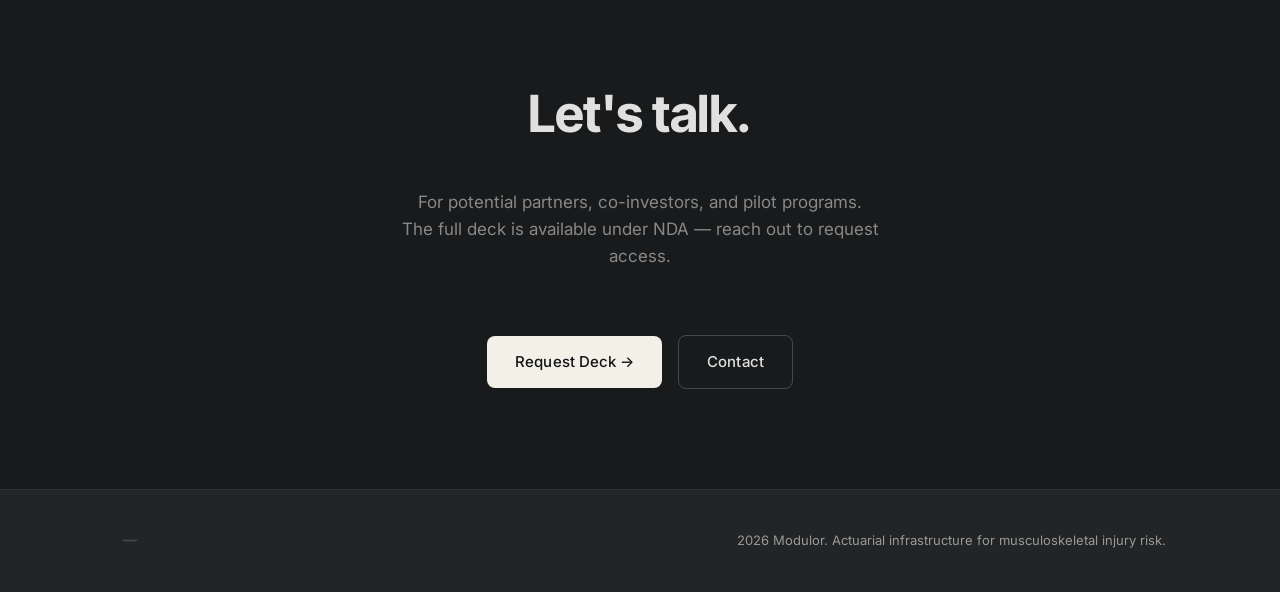
==== commit ce5e965a: "Reframe homepage product as 4-step UX narrative Replace feature-focused Hardware/Sensing/Data cards " ====
--- a/index.html
+++ b/index.html
@@ -81,7 +81,7 @@
         <div class="hero-text">
           <p class="section-tag" style="margin-bottom:18px;">Modulor</p>
           <h1>An autonomous stretching machine that measures injury risk.</h1>
-          <p class="subtitle">Force-controlled. Vision-tracked. Every session a structured record. Built for the training room — and for everything downstream of it.</p>
+          <p class="subtitle">The athlete straps in. The machine stretches them, feels the tension, and surfaces the deficiencies that drive re-injury — every session, a structured record.</p>
           <div class="hero-ctas">
             <a href="pitch.html" class="btn btn-primary">Request Deck →</a>
             <a href="feedback.html" class="btn btn-secondary">Get in Touch</a>
@@ -118,22 +118,27 @@
   <section class="section" id="product">
     <div class="container">
       <p class="section-tag">The Machine</p>
-      <h2>Controlled tension. Measured range. Data on every rep.</h2>
-      <div class="inv-grid-3">
-        <div class="inv-card">
-          <div class="inv-label">Hardware</div>
-          <h3>Force-controlled cable platform</h3>
-          <p>Applies identical, calibrated load on every rep. Backdriveable compliance loop. Five independent safety layers. Built for daily clinical use.</p>
-        </div>
-        <div class="inv-card">
-          <div class="inv-label">Sensing</div>
-          <h3>Vision-based compensation detection</h3>
-          <p>Depth camera + skeletal tracking detects pelvic rotation, trunk shift, and knee bend in real time — the variables that mask true end-range and drive re-injury.</p>
-        </div>
-        <div class="inv-card">
-          <div class="inv-label">Data</div>
-          <h3>Structured longitudinal records</h3>
-          <p>Range, force, asymmetry, compensation, tolerance — per rep, per athlete, per session. The measurement infrastructure that doesn't exist yet.</p>
+      <h2>Strap in. Get stretched. Get measured.</h2>
+      <div class="inv-grid-4">
+        <div class="inv-card">
+          <div class="inv-label">Step 01</div>
+          <h3>Strap in</h3>
+          <p>The athlete anchors into a guided position — no clinician, no partner required. Setup takes under a minute.</p>
+        </div>
+        <div class="inv-card">
+          <div class="inv-label">Step 02</div>
+          <h3>The machine stretches</h3>
+          <p>A force-controlled cable takes the athlete through calibrated range. Identical, repeatable load every rep. Backdriveable and safe by design.</p>
+        </div>
+        <div class="inv-card">
+          <div class="inv-label">Step 03</div>
+          <h3>It feels the tension</h3>
+          <p>Onboard sensors read resistance, end-range tolerance, and the exact point tissue begins to yield — continuously, through the whole movement.</p>
+        </div>
+        <div class="inv-card">
+          <div class="inv-label">Step 04</div>
+          <h3>It detects deficiencies</h3>
+          <p>Vision tracking catches the pelvic rotation, trunk shift, and asymmetry that mask true range — surfacing the compensations that drive re-injury.</p>
         </div>
       </div>
     </div>
